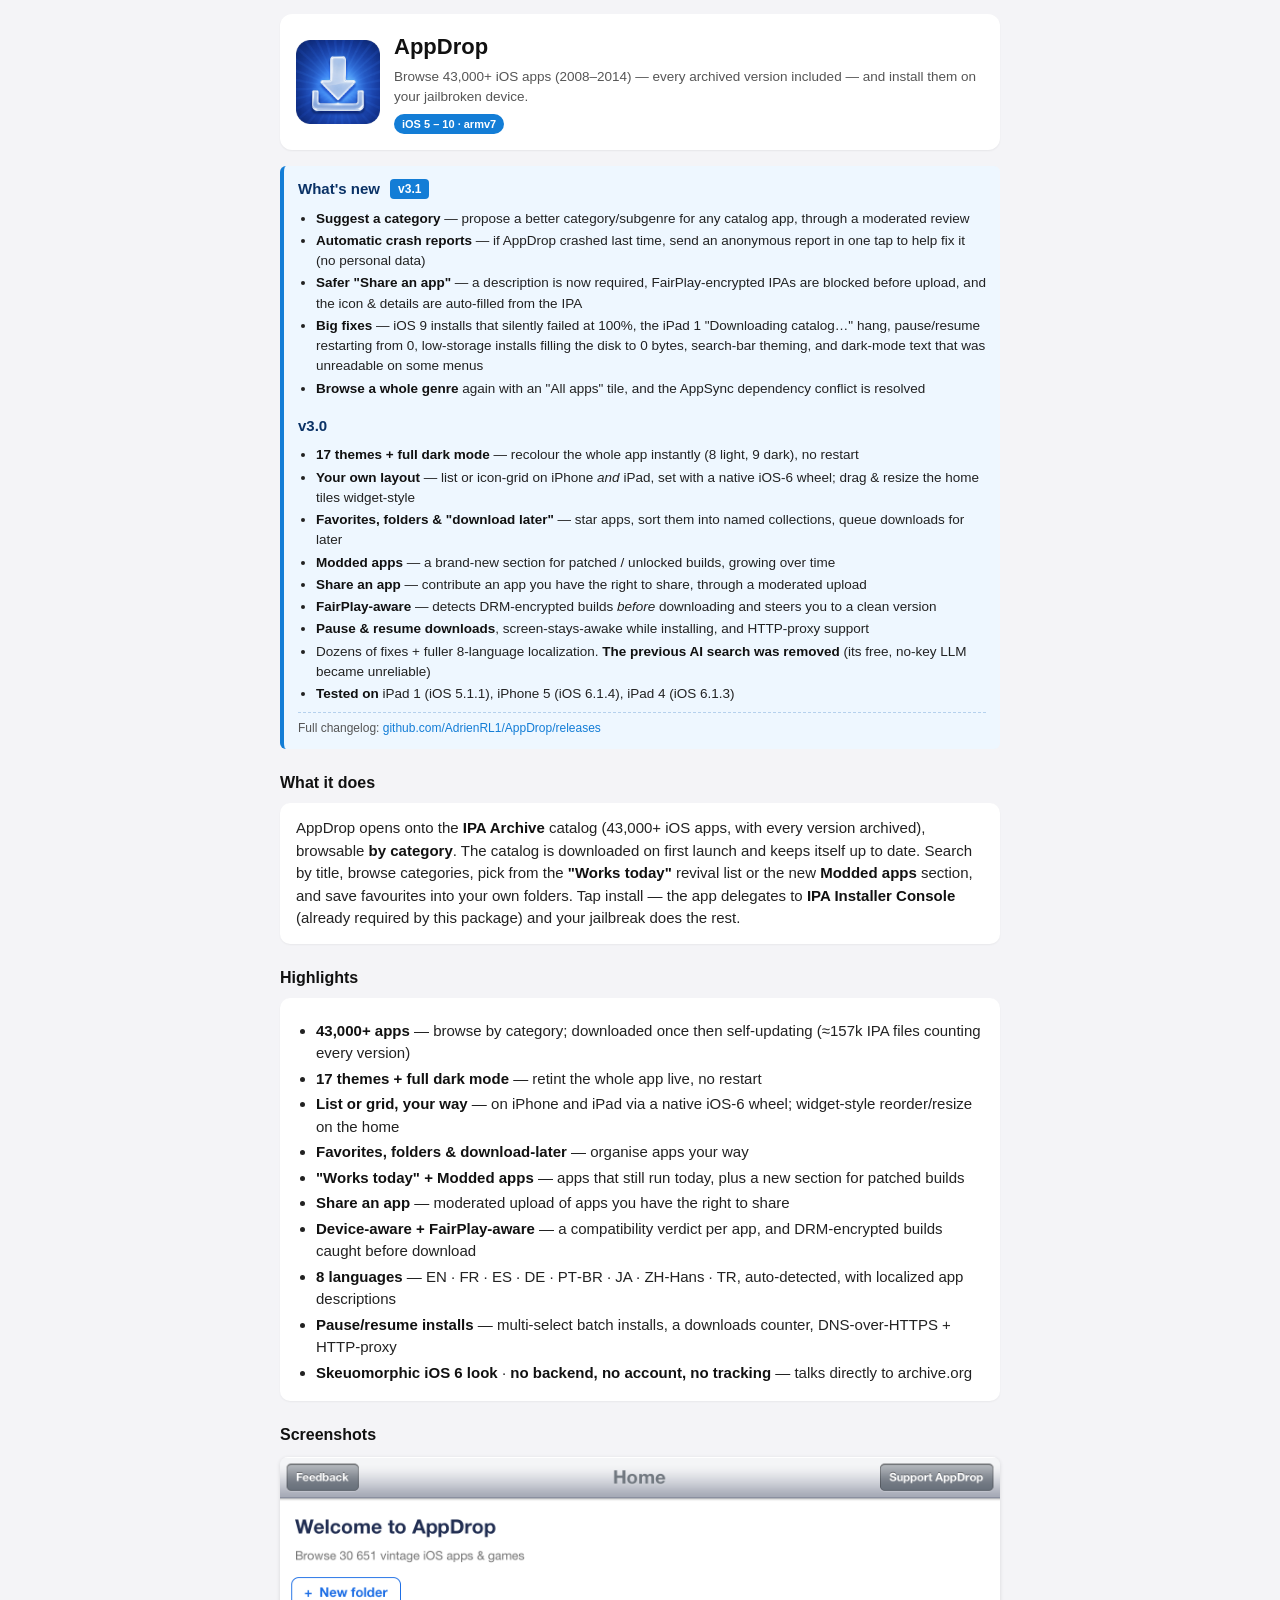
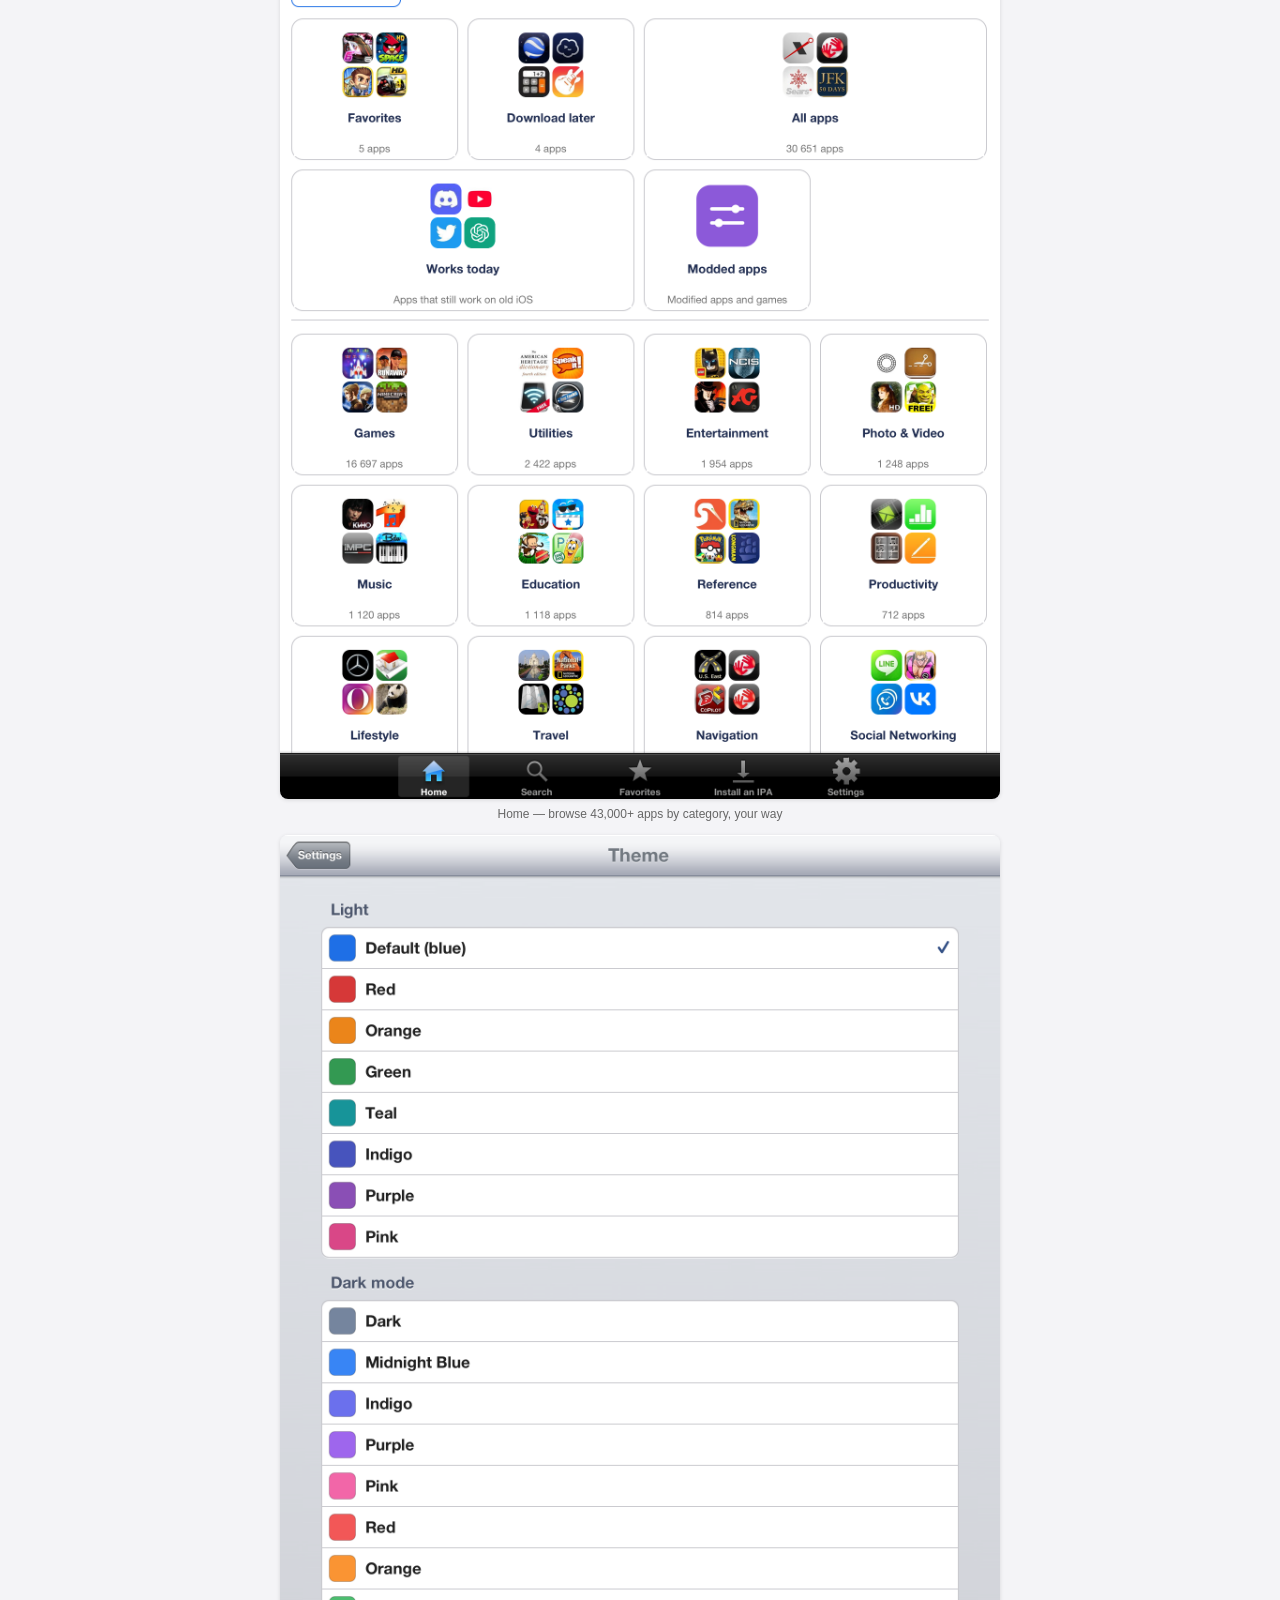
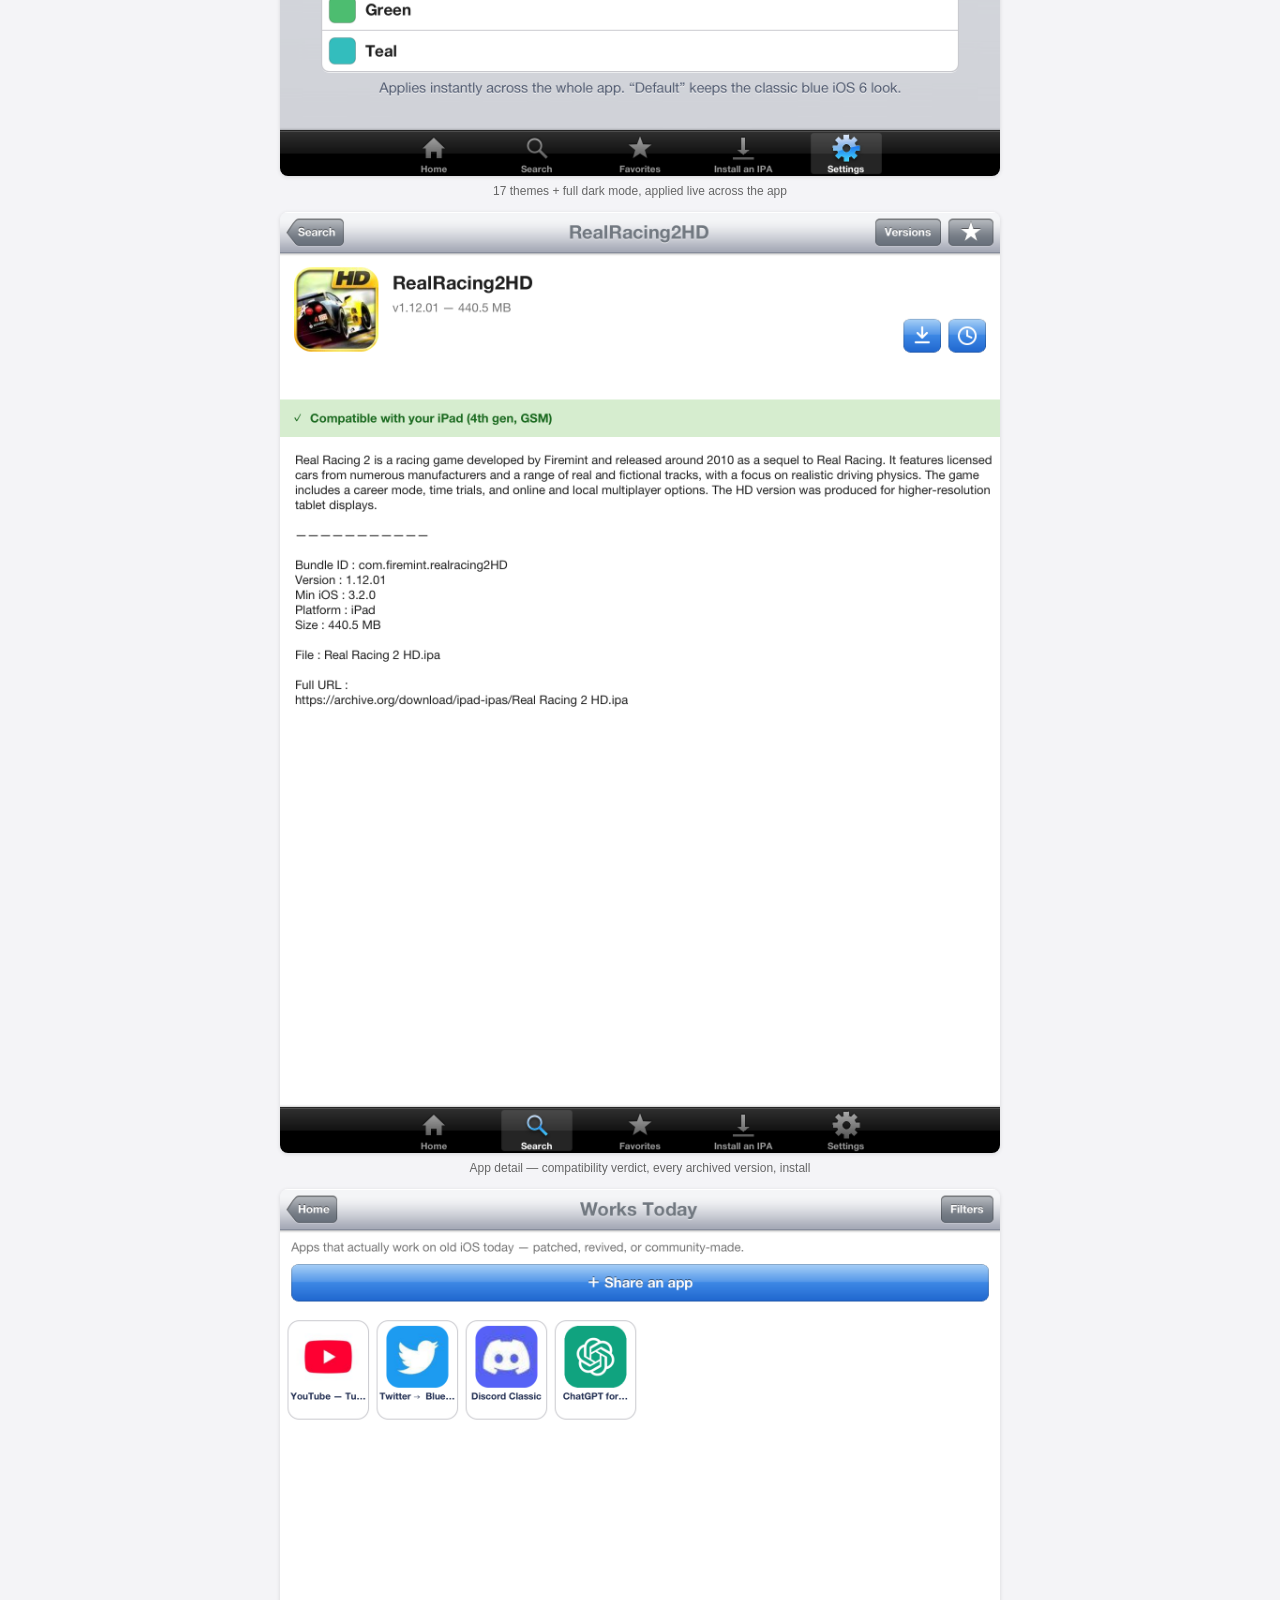
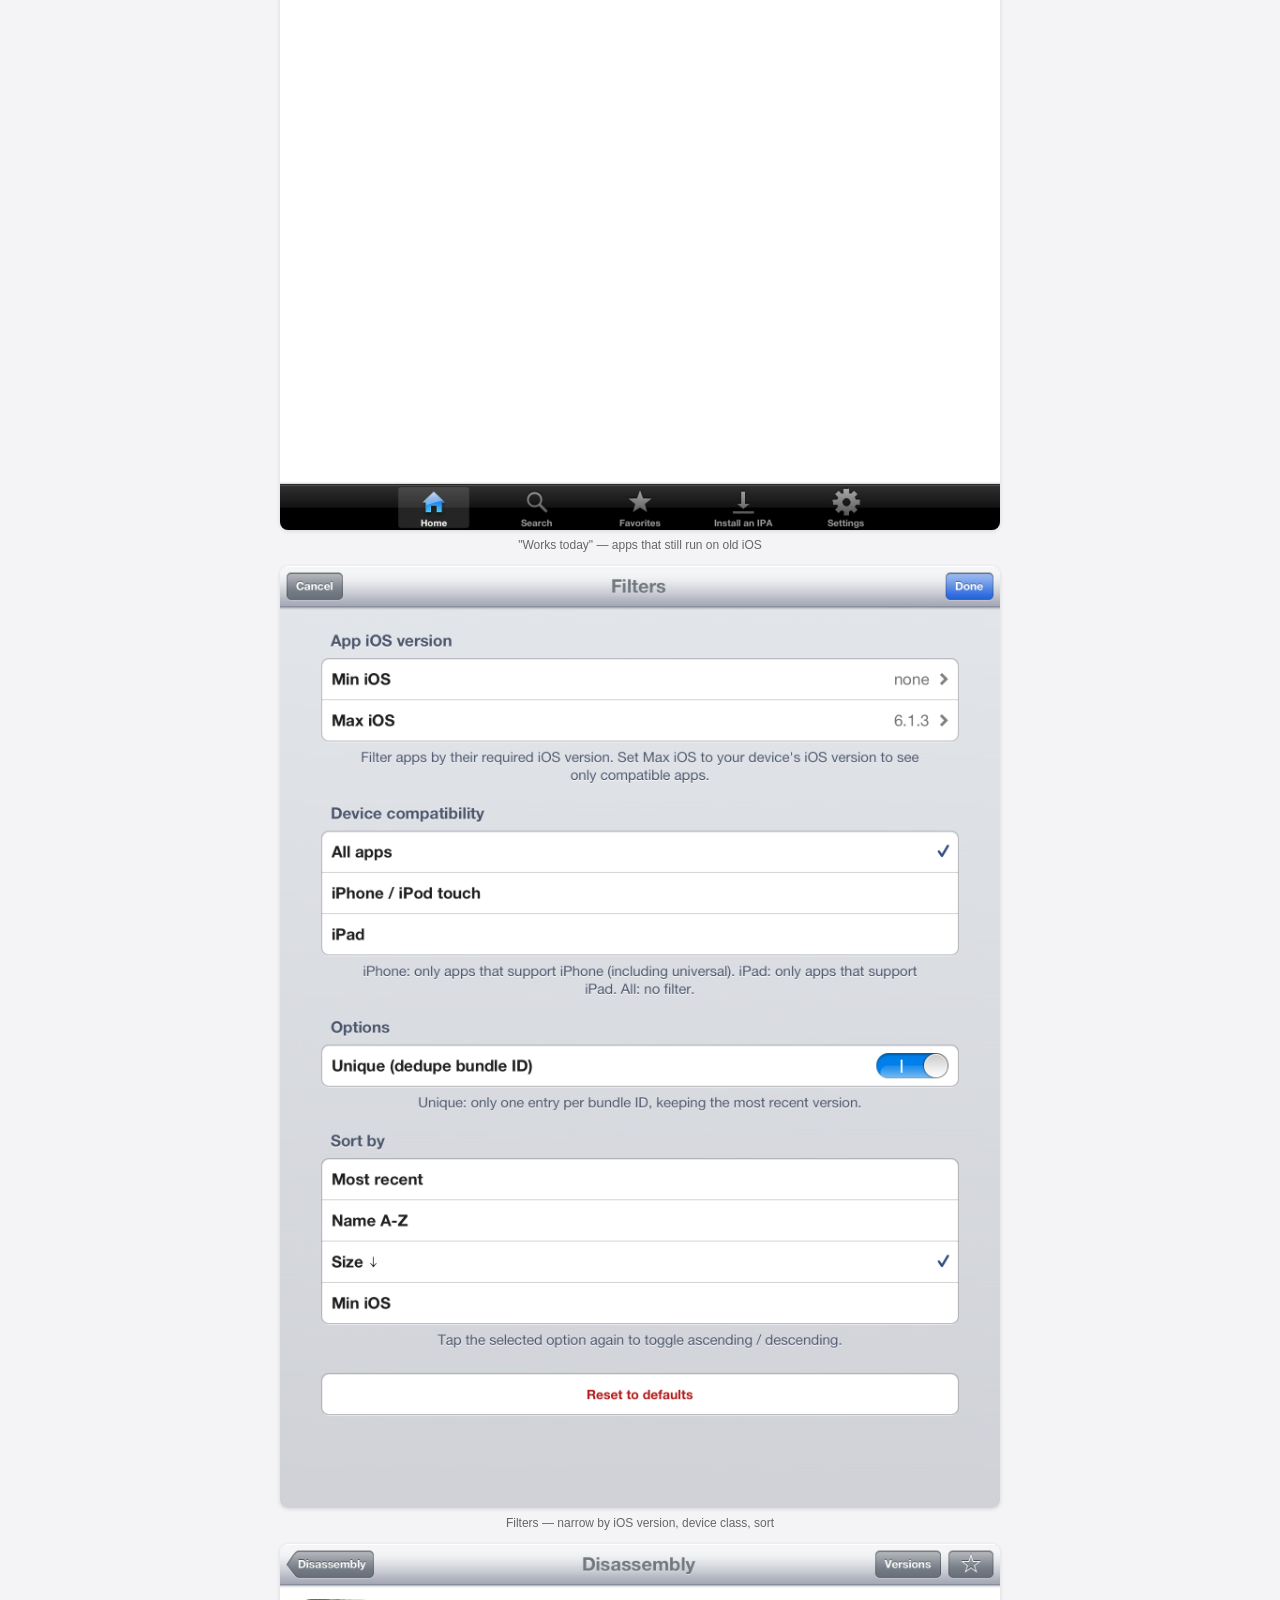
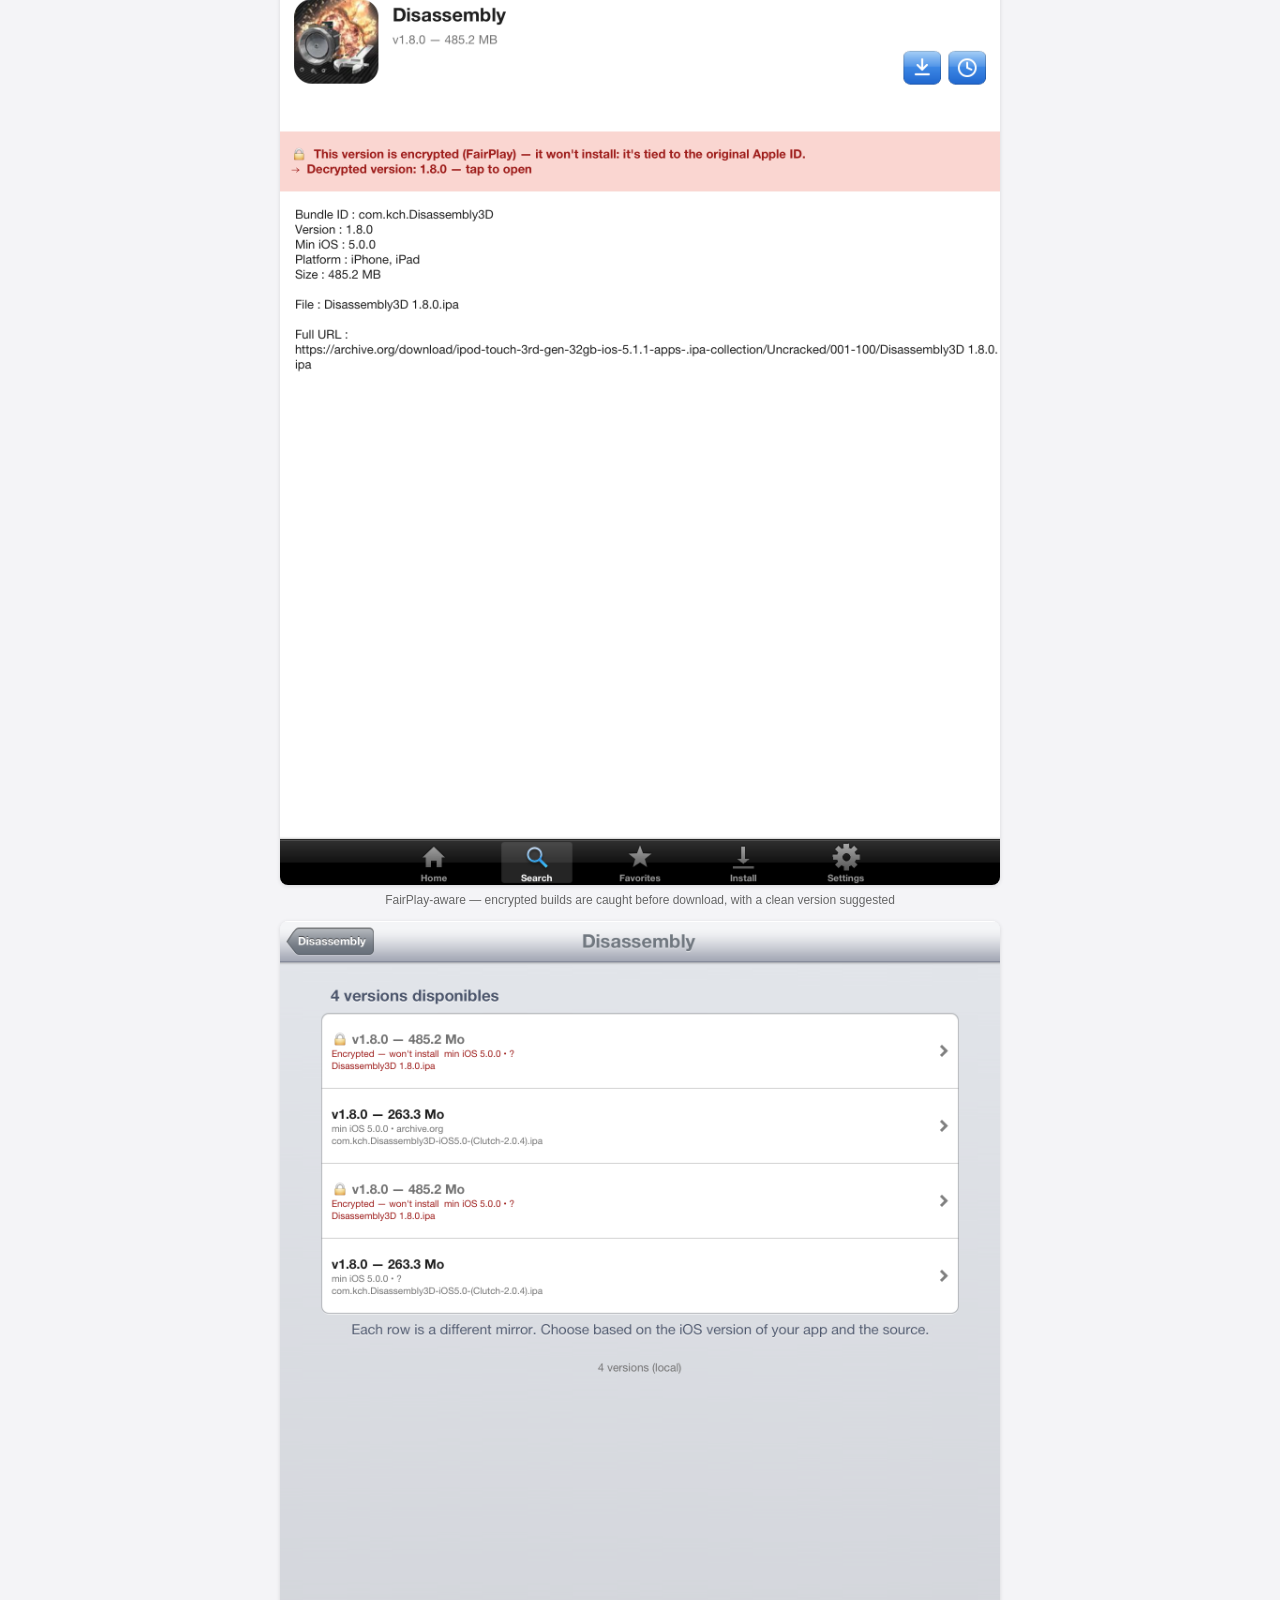
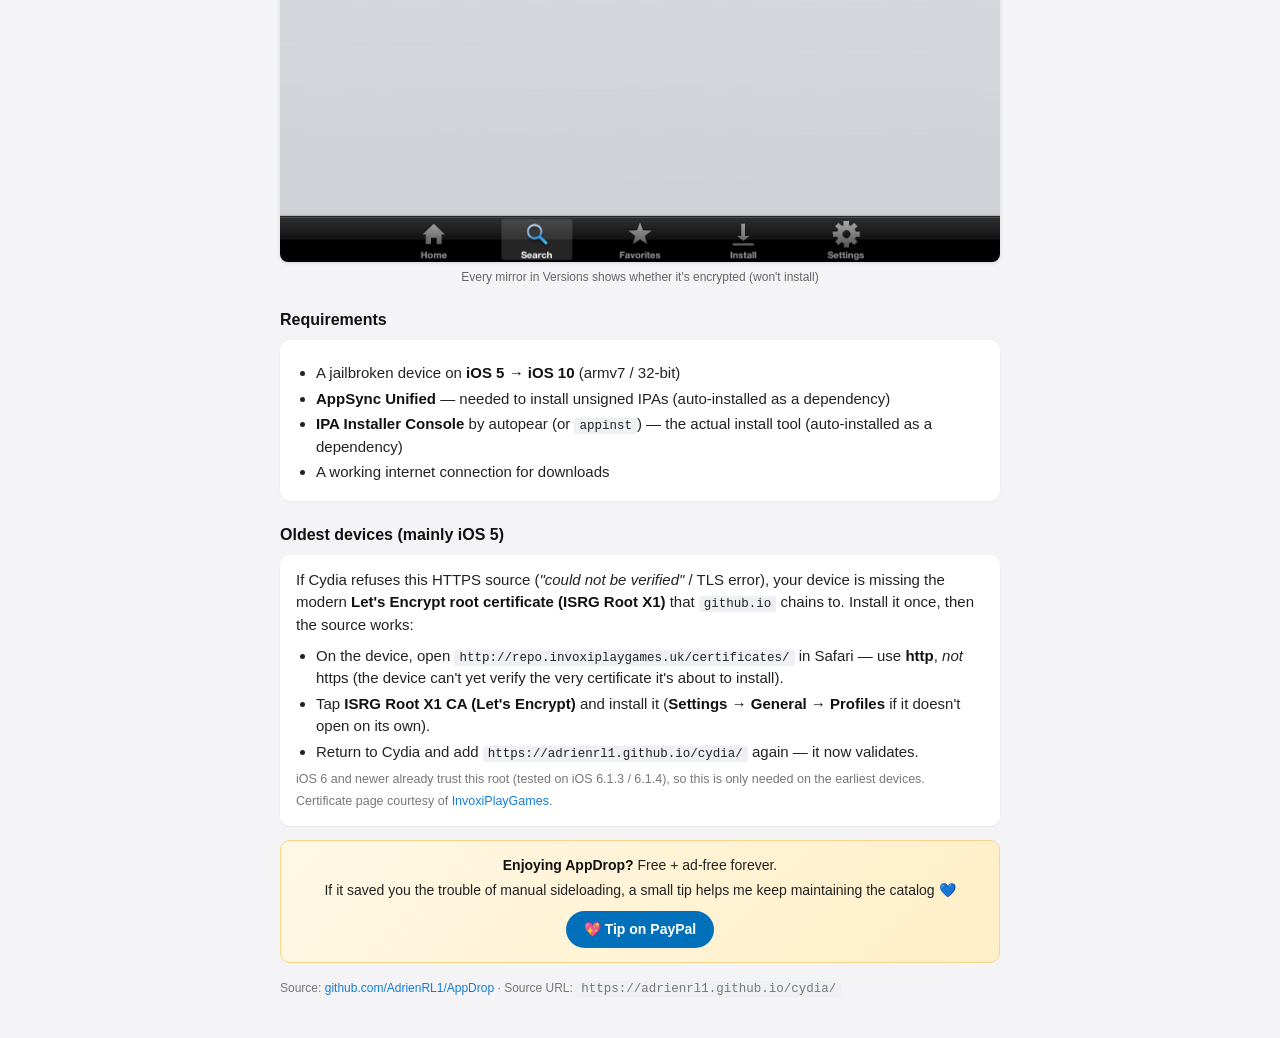
==== depiction.html @ 8e3e1da1 "Drop 'vintage' from repo metadata, depiction, Packages & revival notes; revival bump v17" ====
<!doctype html>
<html lang="en">
<head>
<meta charset="utf-8">
<meta name="viewport" content="width=device-width, initial-scale=1">
<title>AppDrop</title>
<style>
  html, body { margin: 0; padding: 0; }
  body {
    font-family: -apple-system, "Helvetica Neue", Helvetica, Arial, sans-serif;
    color: #222;
    background: #f4f4f7;
    line-height: 1.5;
    font-size: 15px;
    -webkit-text-size-adjust: 100%;
  }
  .wrap { padding: 14px 14px 28px 14px; max-width: 720px; margin: 0 auto; }

  .hero {
    background: #fff;
    border-radius: 12px;
    padding: 16px;
    display: flex;
    gap: 14px;
    align-items: center;
    box-shadow: 0 1px 2px rgba(0,0,0,.06);
  }
  .hero img { width: 84px; height: 84px; flex-shrink: 0; }
  .hero h1 { margin: 0 0 4px 0; font-size: 22px; font-weight: 700; color: #111; }
  .hero p { margin: 0; color: #555; font-size: 13.5px; }

  .pill {
    display: inline-block;
    background: #137dd6;
    color: #fff;
    font-size: 11px;
    padding: 2px 8px;
    border-radius: 999px;
    margin-top: 6px;
    font-weight: 600;
  }

  h2 {
    font-size: 16px;
    margin: 22px 0 8px 0;
    color: #111;
  }

  .card {
    background: #fff;
    border-radius: 10px;
    padding: 14px 16px;
    box-shadow: 0 1px 2px rgba(0,0,0,.05);
  }

  ul { margin: 8px 0 0 0; padding-left: 20px; }
  li { margin: 3px 0; }
  code {
    background: #eef0f4;
    padding: 1px 5px;
    border-radius: 3px;
    font-family: Menlo, Courier, monospace;
    font-size: 12.5px;
  }
  b { color: #111; }

  .shots img {
    width: 100%;
    max-width: 100%;
    height: auto;
    display: block;
    border-radius: 8px;
    margin: 10px 0;
    box-shadow: 0 1px 4px rgba(0,0,0,.12);
  }
  .caption {
    text-align: center;
    color: #666;
    font-size: 12px;
    margin: -4px 0 12px 0;
  }

  .meta {
    margin-top: 16px;
    color: #777;
    font-size: 12px;
  }
  a { color: #137dd6; text-decoration: none; }

  .tip-card {
    background: linear-gradient(135deg, #fff8e6 0%, #ffefc6 100%);
    border: 1px solid #f5d68a;
    border-radius: 10px;
    padding: 14px 16px;
    margin-top: 14px;
    text-align: center;
  }
  .tip-card a {
    display: inline-block;
    background: #0070ba;
    color: #fff;
    font-weight: 700;
    padding: 8px 18px;
    border-radius: 999px;
    margin-top: 6px;
    text-decoration: none;
    font-size: 14px;
  }
  .tip-card p { margin: 0 0 4px 0; font-size: 14px; }

  .changelog {
    background: #eef7ff;
    border-left: 4px solid #137dd6;
    border-radius: 6px;
    padding: 12px 14px;
    margin-top: 16px;
  }
  .changelog h3 {
    margin: 0 0 8px 0;
    font-size: 15px;
    color: #0a3266;
  }
  .changelog .ver {
    display: inline-block;
    background: #137dd6;
    color: #fff;
    padding: 1px 8px;
    border-radius: 4px;
    font-size: 12px;
    font-weight: 700;
    margin-left: 6px;
    vertical-align: 1px;
  }
  .changelog ul { margin: 4px 0 0 0; padding-left: 18px; }
  .changelog li { margin: 2px 0; font-size: 13.5px; }
  .changelog .older {
    font-size: 12px;
    color: #555;
    margin-top: 8px;
    padding-top: 6px;
    border-top: 1px dashed #b5d1ed;
  }
</style>
</head>
<body>
<div class="wrap">

<div class="hero">
  <img src="screenshots/appdrop-icon.png" alt="AppDrop icon">
  <div>
    <h1>AppDrop</h1>
    <p>Browse 43,000+ iOS apps (2008–2014) — every archived version included — and install them on your jailbroken device.</p>
    <span class="pill">iOS 5 – 10 · armv7</span>
  </div>
</div>

<div class="changelog">
  <h3>What's new <span class="ver">v3.1</span></h3>
  <ul>
    <li><b>Suggest a category</b> — propose a better category/subgenre for any catalog app, through a moderated review</li>
    <li><b>Automatic crash reports</b> — if AppDrop crashed last time, send an anonymous report in one tap to help fix it (no personal data)</li>
    <li><b>Safer "Share an app"</b> — a description is now required, FairPlay-encrypted IPAs are blocked before upload, and the icon &amp; details are auto-filled from the IPA</li>
    <li><b>Big fixes</b> — iOS 9 installs that silently failed at 100%, the iPad 1 "Downloading catalog…" hang, pause/resume restarting from 0, low-storage installs filling the disk to 0 bytes, search-bar theming, and dark-mode text that was unreadable on some menus</li>
    <li><b>Browse a whole genre</b> again with an "All apps" tile, and the AppSync dependency conflict is resolved</li>
  </ul>
  <h3 style="margin-top:16px">v3.0</h3>
  <ul>
    <li><b>17 themes + full dark mode</b> — recolour the whole app instantly (8 light, 9 dark), no restart</li>
    <li><b>Your own layout</b> — list or icon-grid on iPhone <i>and</i> iPad, set with a native iOS-6 wheel; drag &amp; resize the home tiles widget-style</li>
    <li><b>Favorites, folders &amp; "download later"</b> — star apps, sort them into named collections, queue downloads for later</li>
    <li><b>Modded apps</b> — a brand-new section for patched / unlocked builds, growing over time</li>
    <li><b>Share an app</b> — contribute an app you have the right to share, through a moderated upload</li>
    <li><b>FairPlay-aware</b> — detects DRM-encrypted builds <i>before</i> downloading and steers you to a clean version</li>
    <li><b>Pause &amp; resume downloads</b>, screen-stays-awake while installing, and HTTP-proxy support</li>
    <li>Dozens of fixes + fuller 8-language localization. <b>The previous AI search was removed</b> (its free, no-key LLM became unreliable)</li>
    <li><b>Tested on</b> iPad 1 (iOS 5.1.1), iPhone 5 (iOS 6.1.4), iPad 4 (iOS 6.1.3)</li>
  </ul>
  <div class="older">
    Full changelog: <a href="https://github.com/AdrienRL1/AppDrop/releases">github.com/AdrienRL1/AppDrop/releases</a>
  </div>
</div>

<h2>What it does</h2>
<div class="card">
AppDrop opens onto the <b>IPA Archive</b> catalog (43,000+ iOS apps, with every version archived), browsable <b>by category</b>. The catalog is downloaded on first launch and keeps itself up to date. Search by title, browse categories, pick from the <b>"Works today"</b> revival list or the new <b>Modded apps</b> section, and save favourites into your own folders. Tap install — the app delegates to <b>IPA Installer Console</b> (already required by this package) and your jailbreak does the rest.
</div>

<h2>Highlights</h2>
<div class="card">
<ul>
  <li><b>43,000+ apps</b> — browse by category; downloaded once then self-updating (≈157k IPA files counting every version)</li>
  <li><b>17 themes + full dark mode</b> — retint the whole app live, no restart</li>
  <li><b>List or grid, your way</b> — on iPhone and iPad via a native iOS-6 wheel; widget-style reorder/resize on the home</li>
  <li><b>Favorites, folders &amp; download-later</b> — organise apps your way</li>
  <li><b>"Works today" + Modded apps</b> — apps that still run today, plus a new section for patched builds</li>
  <li><b>Share an app</b> — moderated upload of apps you have the right to share</li>
  <li><b>Device-aware + FairPlay-aware</b> — a compatibility verdict per app, and DRM-encrypted builds caught before download</li>
  <li><b>8 languages</b> — EN · FR · ES · DE · PT‑BR · JA · ZH‑Hans · TR, auto-detected, with localized app descriptions</li>
  <li><b>Pause/resume installs</b> — multi-select batch installs, a downloads counter, DNS-over-HTTPS + HTTP-proxy</li>
  <li><b>Skeuomorphic iOS 6 look</b> · <b>no backend, no account, no tracking</b> — talks directly to archive.org</li>
</ul>
</div>

<h2>Screenshots</h2>
<div class="shots">
  <img src="screenshots/v3-home.png" alt="Categories home on iPad">
  <div class="caption">Home — browse 43,000+ apps by category, your way</div>

  <img src="screenshots/v3-themes.png" alt="Theme picker">
  <div class="caption">17 themes + full dark mode, applied live across the app</div>

  <img src="screenshots/v3-detail.png" alt="App detail screen">
  <div class="caption">App detail — compatibility verdict, every archived version, install</div>

  <img src="screenshots/v3-works-today.png" alt="Works Today list">
  <div class="caption">"Works today" — apps that still run on old iOS</div>

  <img src="screenshots/v3-filters.png" alt="Filters screen">
  <div class="caption">Filters — narrow by iOS version, device class, sort</div>

  <img src="screenshots/v3-fairplay-detail.png" alt="FairPlay-encrypted version flagged before download">
  <div class="caption">FairPlay-aware — encrypted builds are caught before download, with a clean version suggested</div>

  <img src="screenshots/v3-fairplay-versions.png" alt="Versions list marking encrypted mirrors">
  <div class="caption">Every mirror in Versions shows whether it's encrypted (won't install)</div>
</div>

<h2>Requirements</h2>
<div class="card">
<ul>
  <li>A jailbroken device on <b>iOS 5 → iOS 10</b> (armv7 / 32-bit)</li>
  <li><b>AppSync Unified</b> — needed to install unsigned IPAs (auto-installed as a dependency)</li>
  <li><b>IPA Installer Console</b> by autopear (or <code>appinst</code>) — the actual install tool (auto-installed as a dependency)</li>
  <li>A working internet connection for downloads</li>
</ul>
</div>

<h2>Oldest devices (mainly iOS 5)</h2>
<div class="card">
If Cydia refuses this HTTPS source (<i>"could not be verified"</i> / TLS error), your device is missing the modern <b>Let's Encrypt root certificate (ISRG Root X1)</b> that <code>github.io</code> chains to. Install it once, then the source works:
<ul>
  <li>On the device, open <code>http://repo.invoxiplaygames.uk/certificates/</code> in Safari — use <b>http</b>, <i>not</i> https (the device can't yet verify the very certificate it's about to install).</li>
  <li>Tap <b>ISRG Root X1 CA (Let's Encrypt)</b> and install it (<b>Settings → General → Profiles</b> if it doesn't open on its own).</li>
  <li>Return to Cydia and add <code>https://adrienrl1.github.io/cydia/</code> again — it now validates.</li>
</ul>
<span style="color:#777;font-size:12.5px">iOS 6 and newer already trust this root (tested on iOS 6.1.3 / 6.1.4), so this is only needed on the earliest devices. Certificate page courtesy of <a href="https://repo.invoxiplaygames.uk/">InvoxiPlayGames</a>.</span>
</div>

<div class="tip-card">
  <p><b>Enjoying AppDrop?</b> Free + ad-free forever.</p>
  <p>If it saved you the trouble of manual sideloading, a small tip helps me keep maintaining the catalog 💙</p>
  <a href="https://paypal.me/adrienrl1">💖 Tip on PayPal</a>
</div>

<p class="meta">
  Source: <a href="https://github.com/AdrienRL1/AppDrop">github.com/AdrienRL1/AppDrop</a> ·
  Source URL: <code>https://adrienrl1.github.io/cydia/</code>
</p>

</div>
</body>
</html>
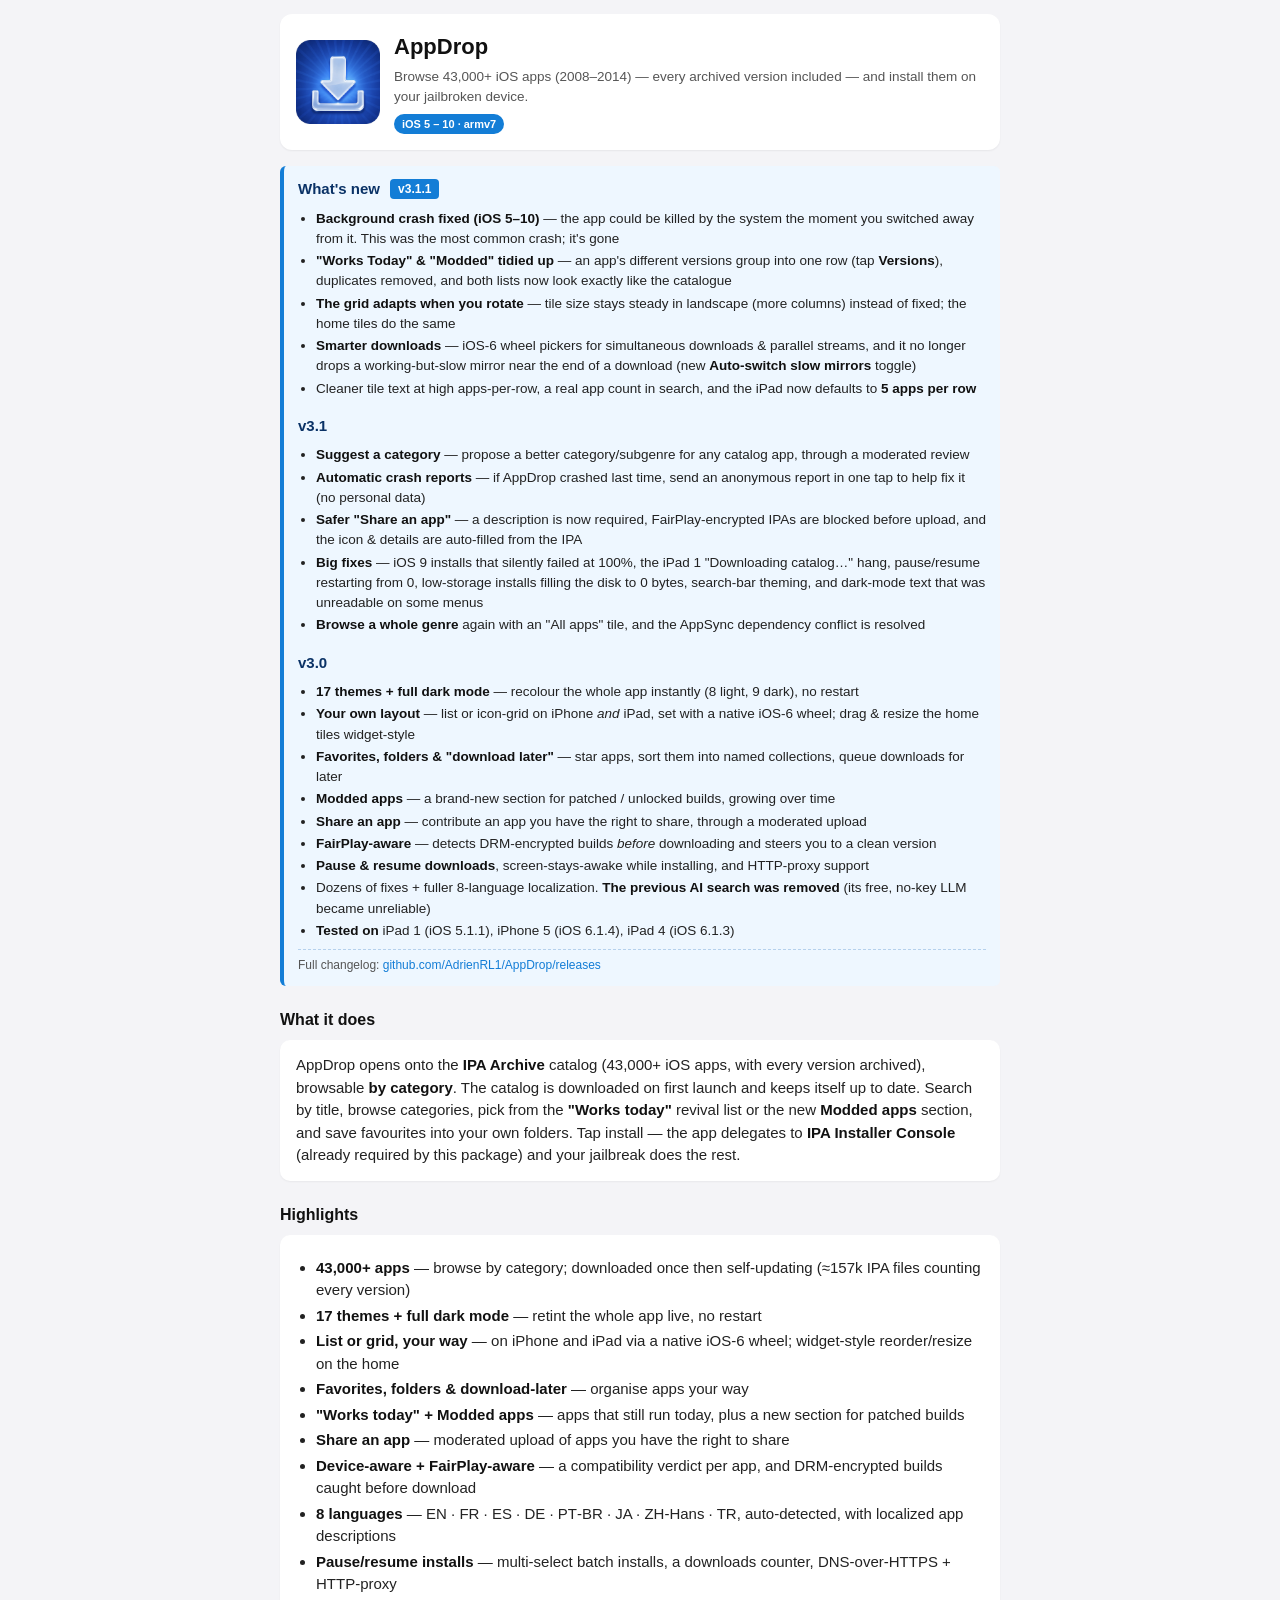
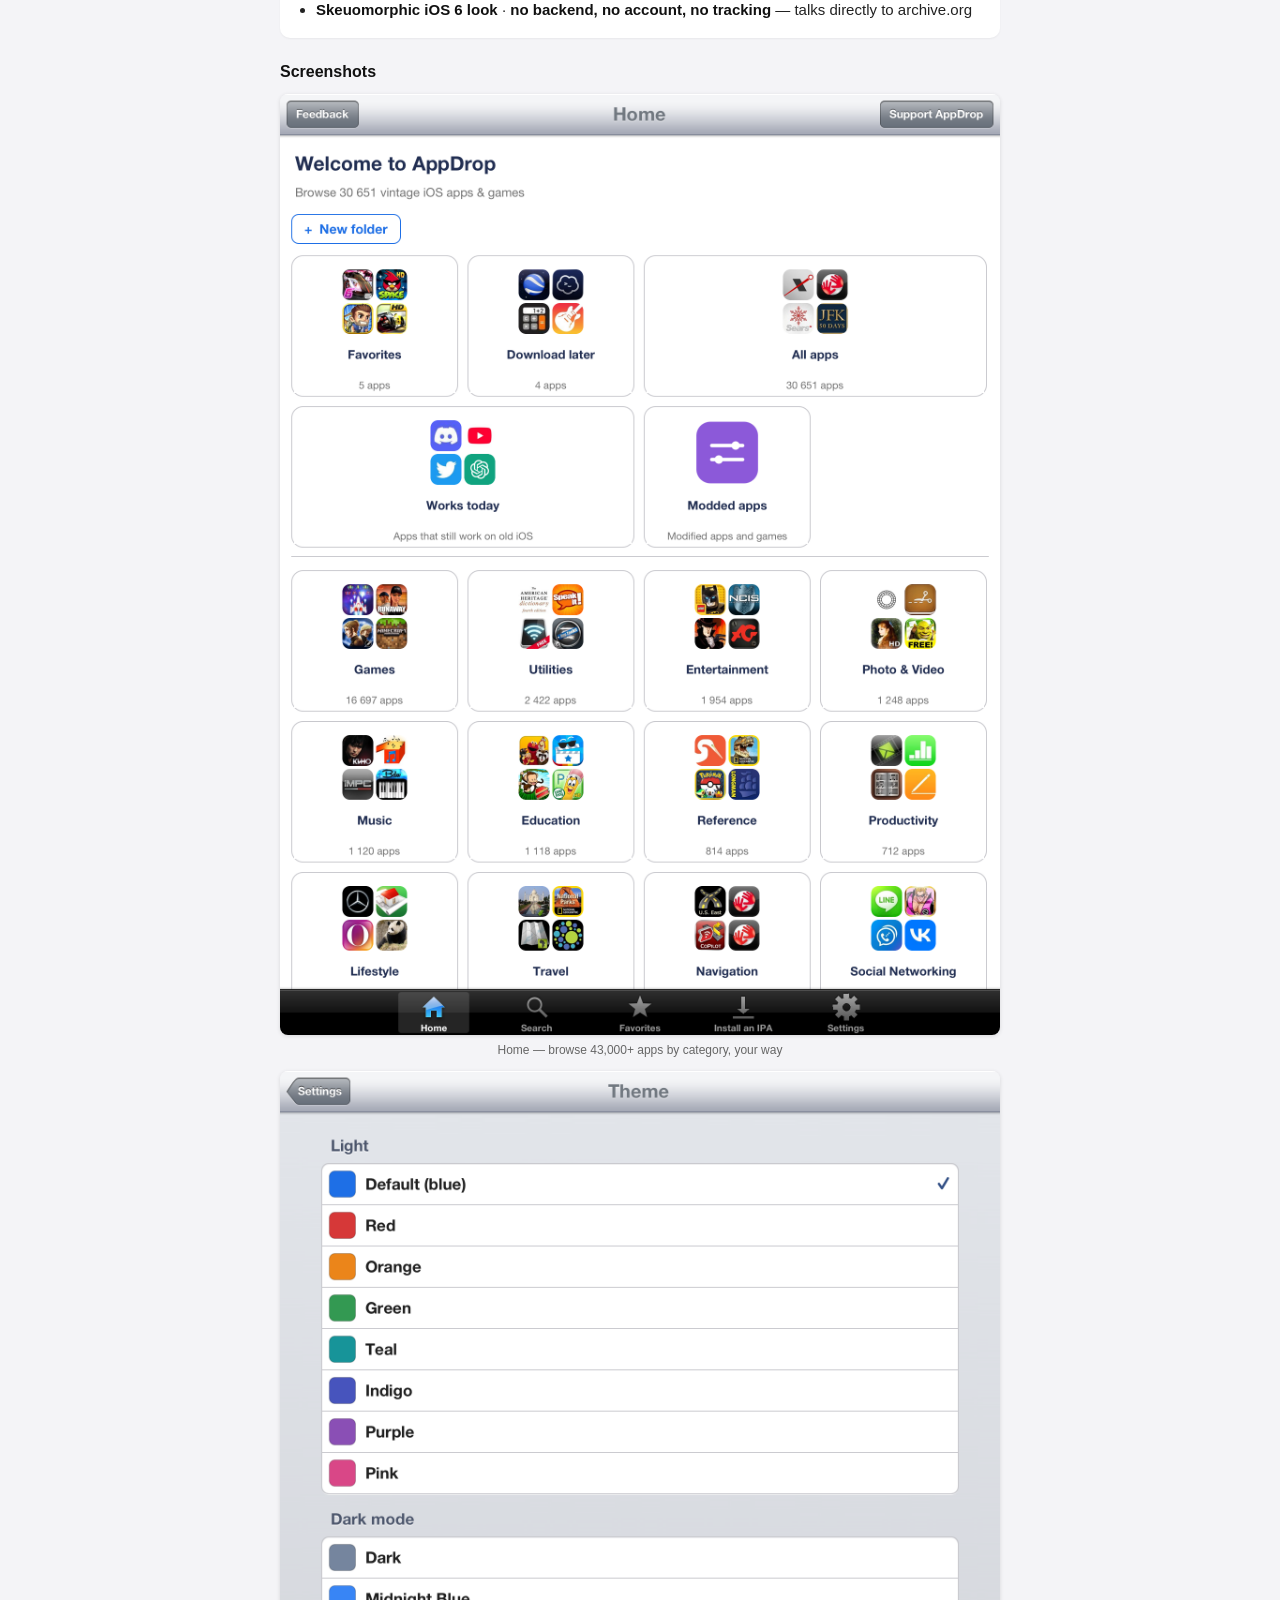
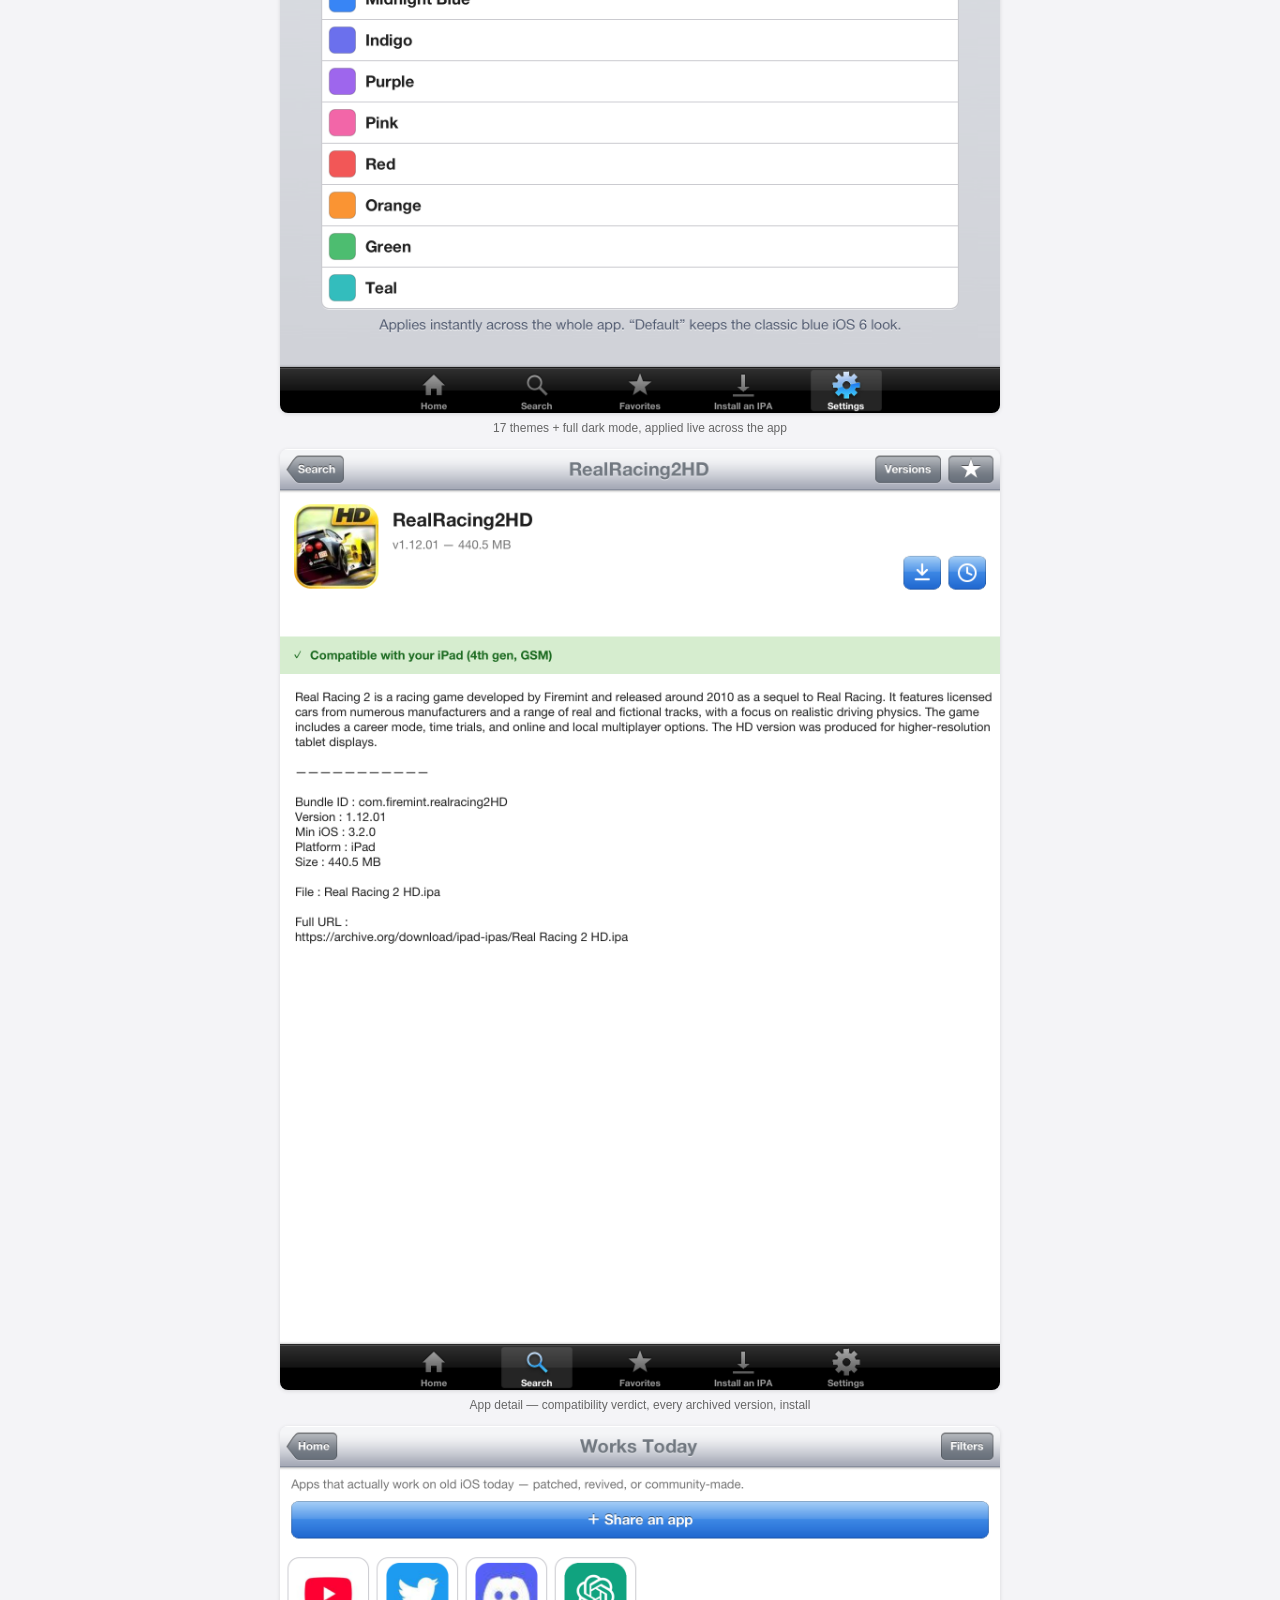
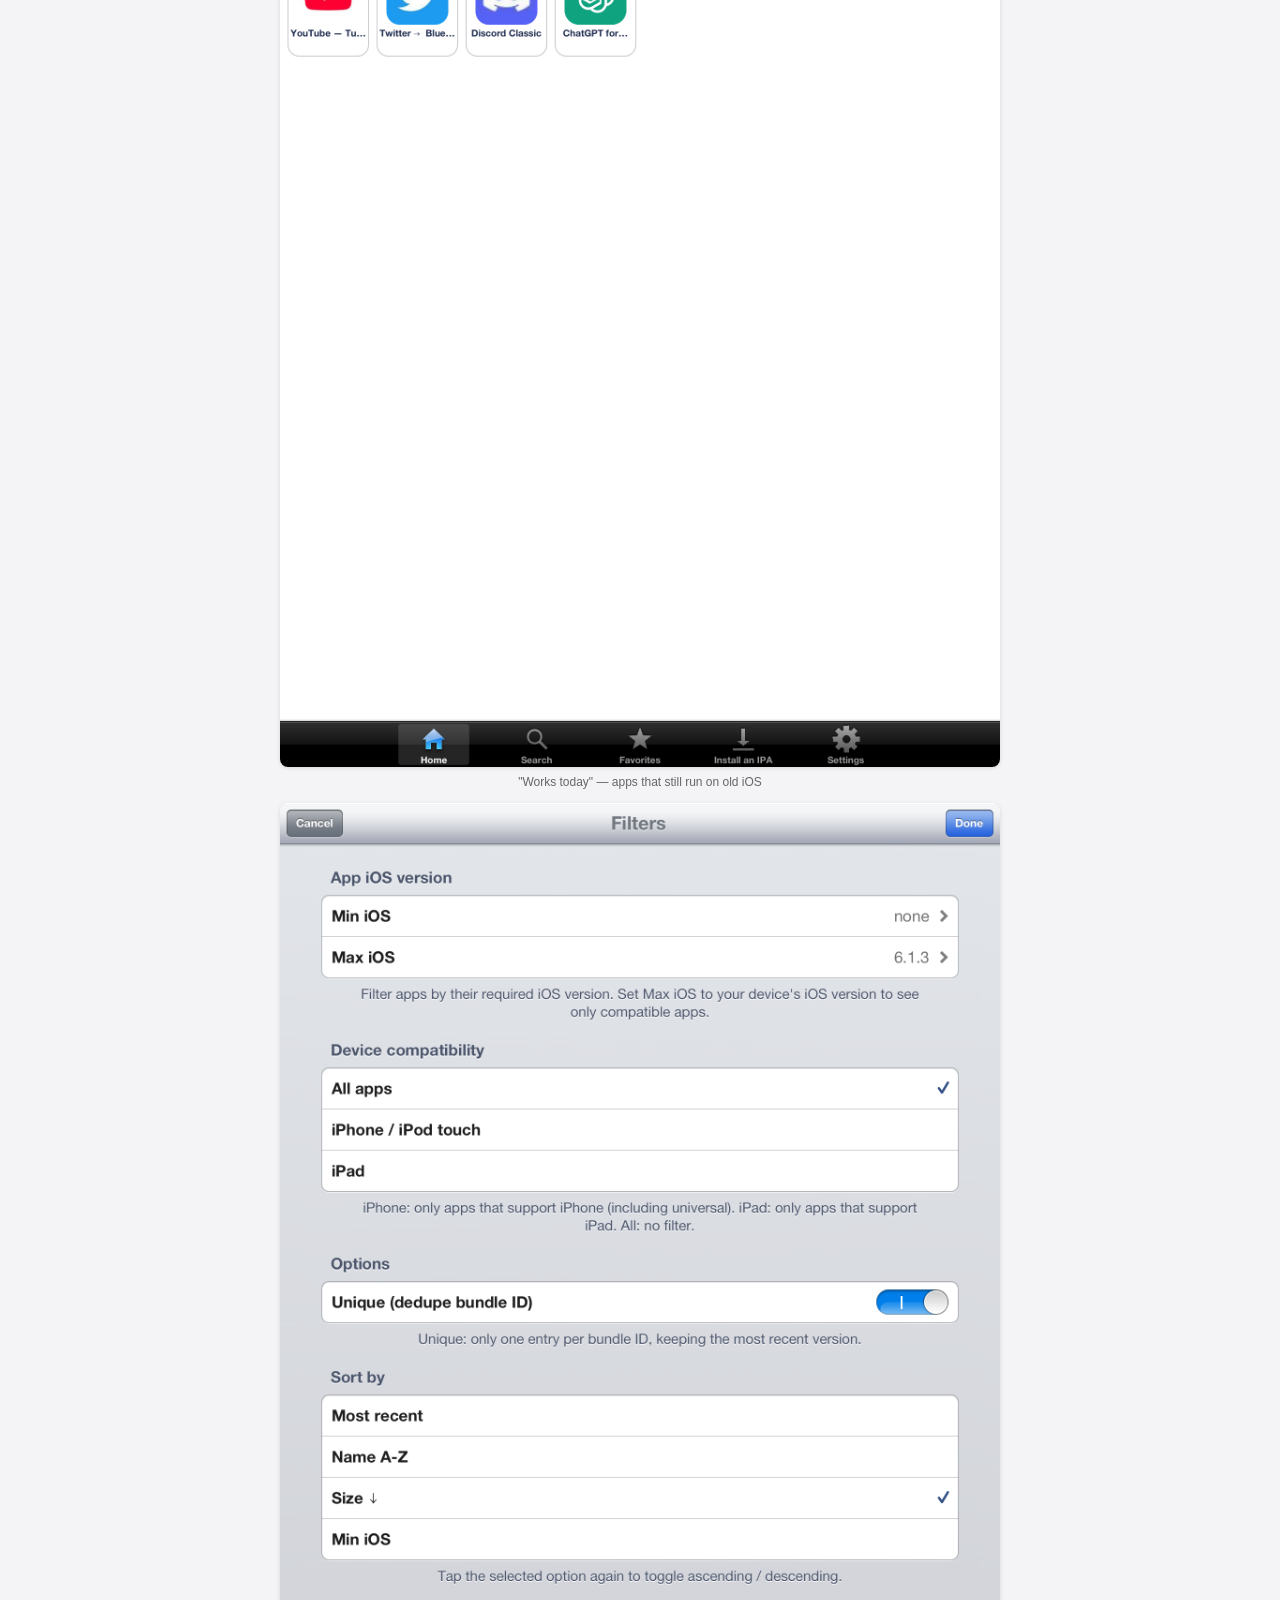
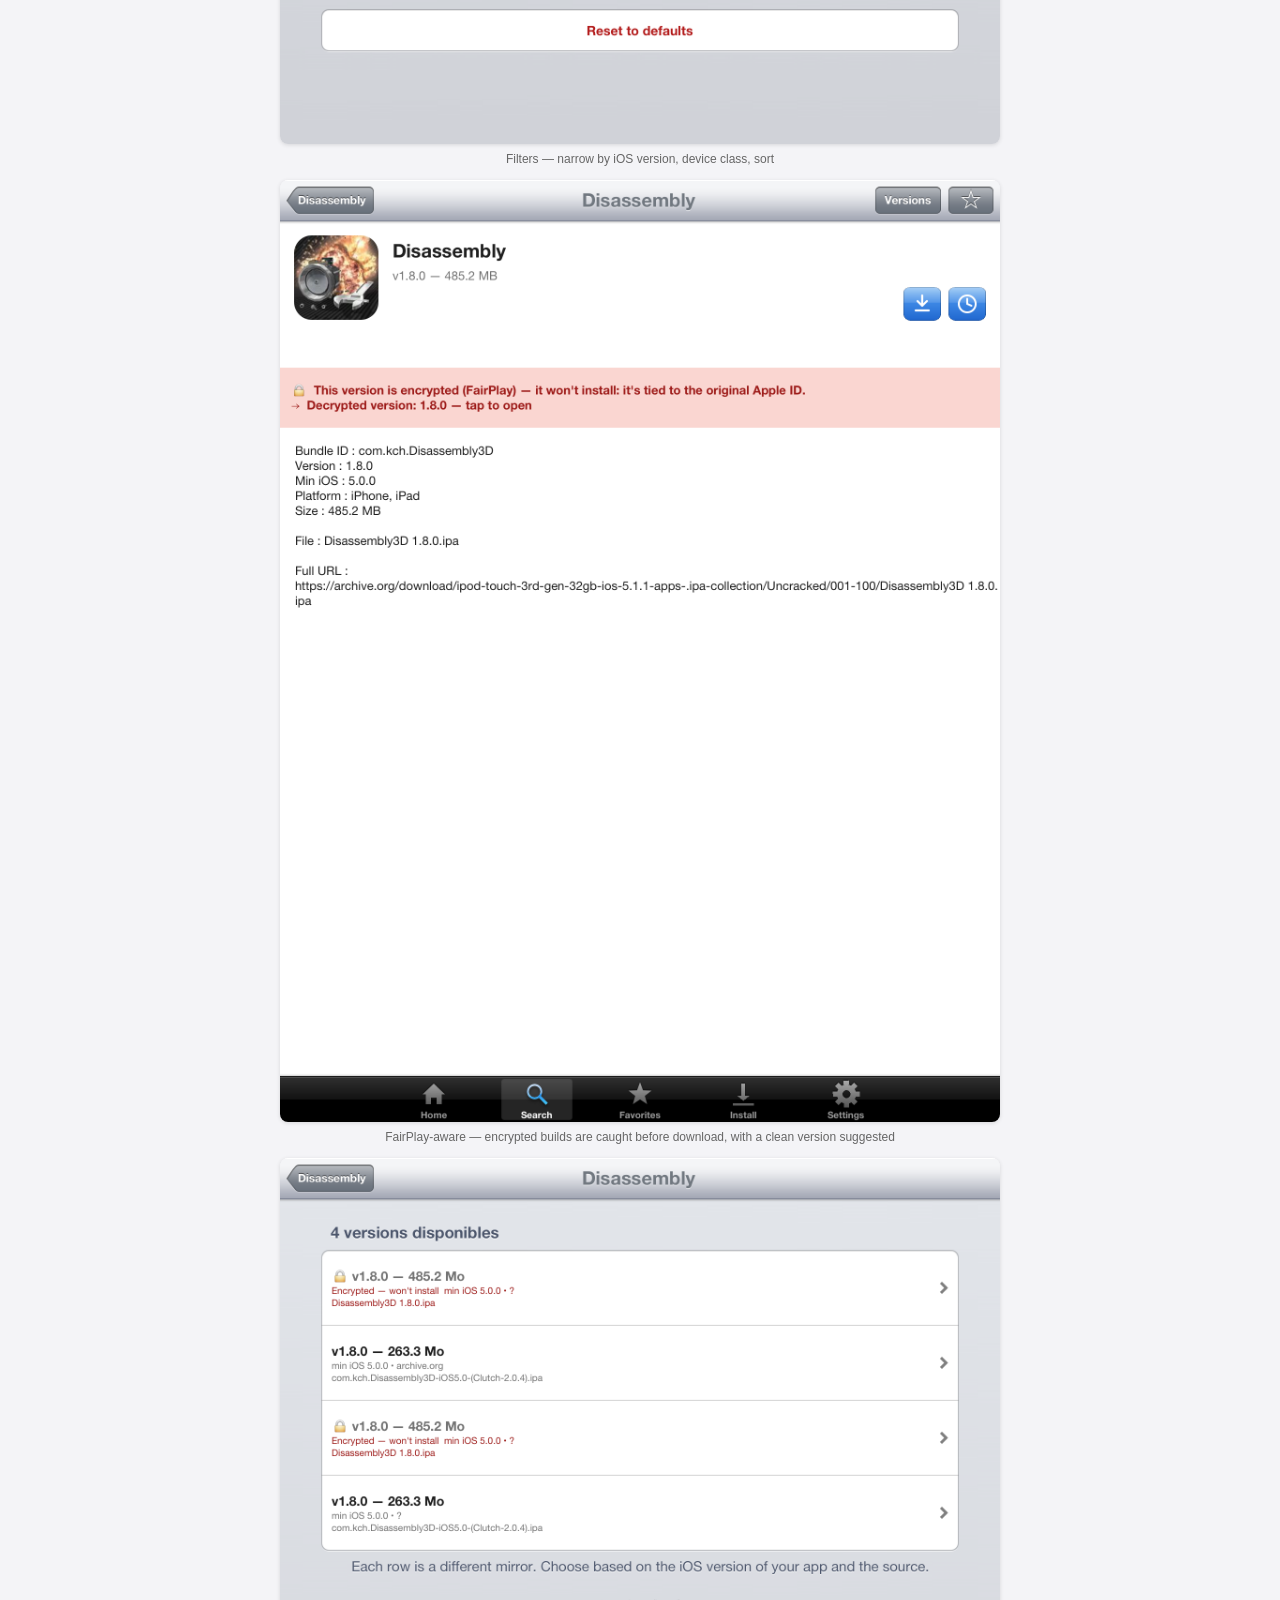
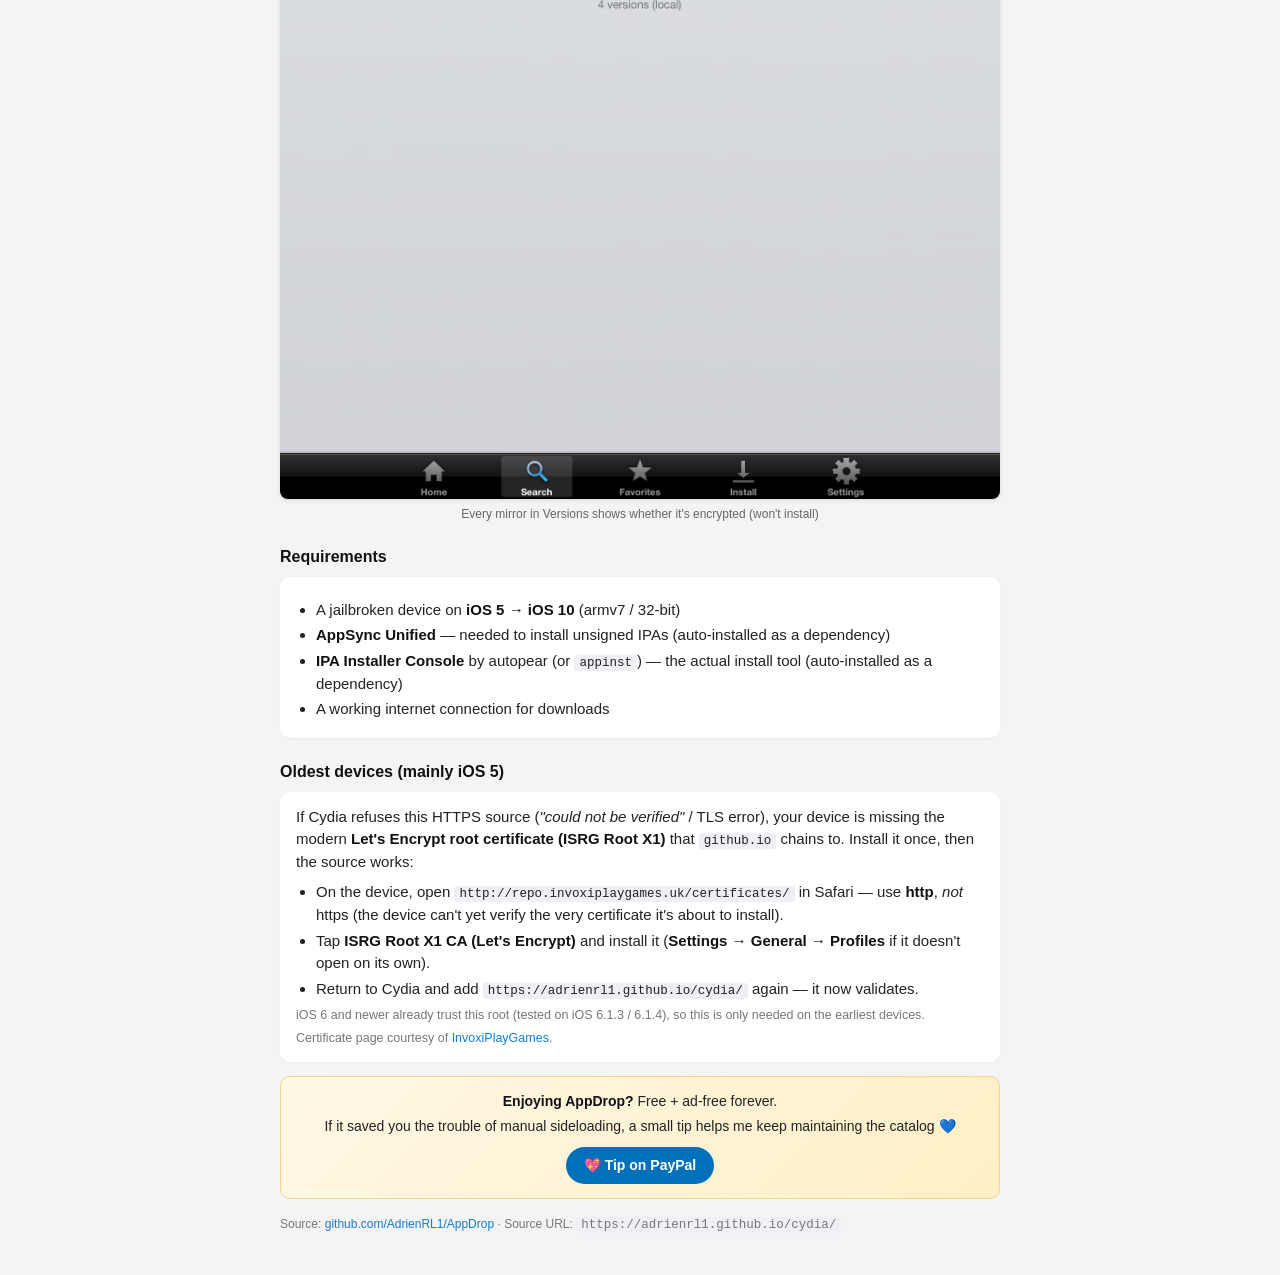
==== commit 2579afa4: "AppDrop v3.1.1: add .deb + Packages stanza 3.1.1 (+ gz/bz2) + depiction changelog" ====
--- a/depiction.html
+++ b/depiction.html
@@ -155,7 +155,15 @@
 </div>
 
 <div class="changelog">
-  <h3>What's new <span class="ver">v3.1</span></h3>
+  <h3>What's new <span class="ver">v3.1.1</span></h3>
+  <ul>
+    <li><b>Background crash fixed (iOS 5–10)</b> — the app could be killed by the system the moment you switched away from it. This was the most common crash; it's gone</li>
+    <li><b>"Works Today" &amp; "Modded" tidied up</b> — an app's different versions group into one row (tap <b>Versions</b>), duplicates removed, and both lists now look exactly like the catalogue</li>
+    <li><b>The grid adapts when you rotate</b> — tile size stays steady in landscape (more columns) instead of fixed; the home tiles do the same</li>
+    <li><b>Smarter downloads</b> — iOS-6 wheel pickers for simultaneous downloads &amp; parallel streams, and it no longer drops a working-but-slow mirror near the end of a download (new <b>Auto-switch slow mirrors</b> toggle)</li>
+    <li>Cleaner tile text at high apps-per-row, a real app count in search, and the iPad now defaults to <b>5 apps per row</b></li>
+  </ul>
+  <h3 style="margin-top:16px">v3.1</h3>
   <ul>
     <li><b>Suggest a category</b> — propose a better category/subgenre for any catalog app, through a moderated review</li>
     <li><b>Automatic crash reports</b> — if AppDrop crashed last time, send an anonymous report in one tap to help fix it (no personal data)</li>
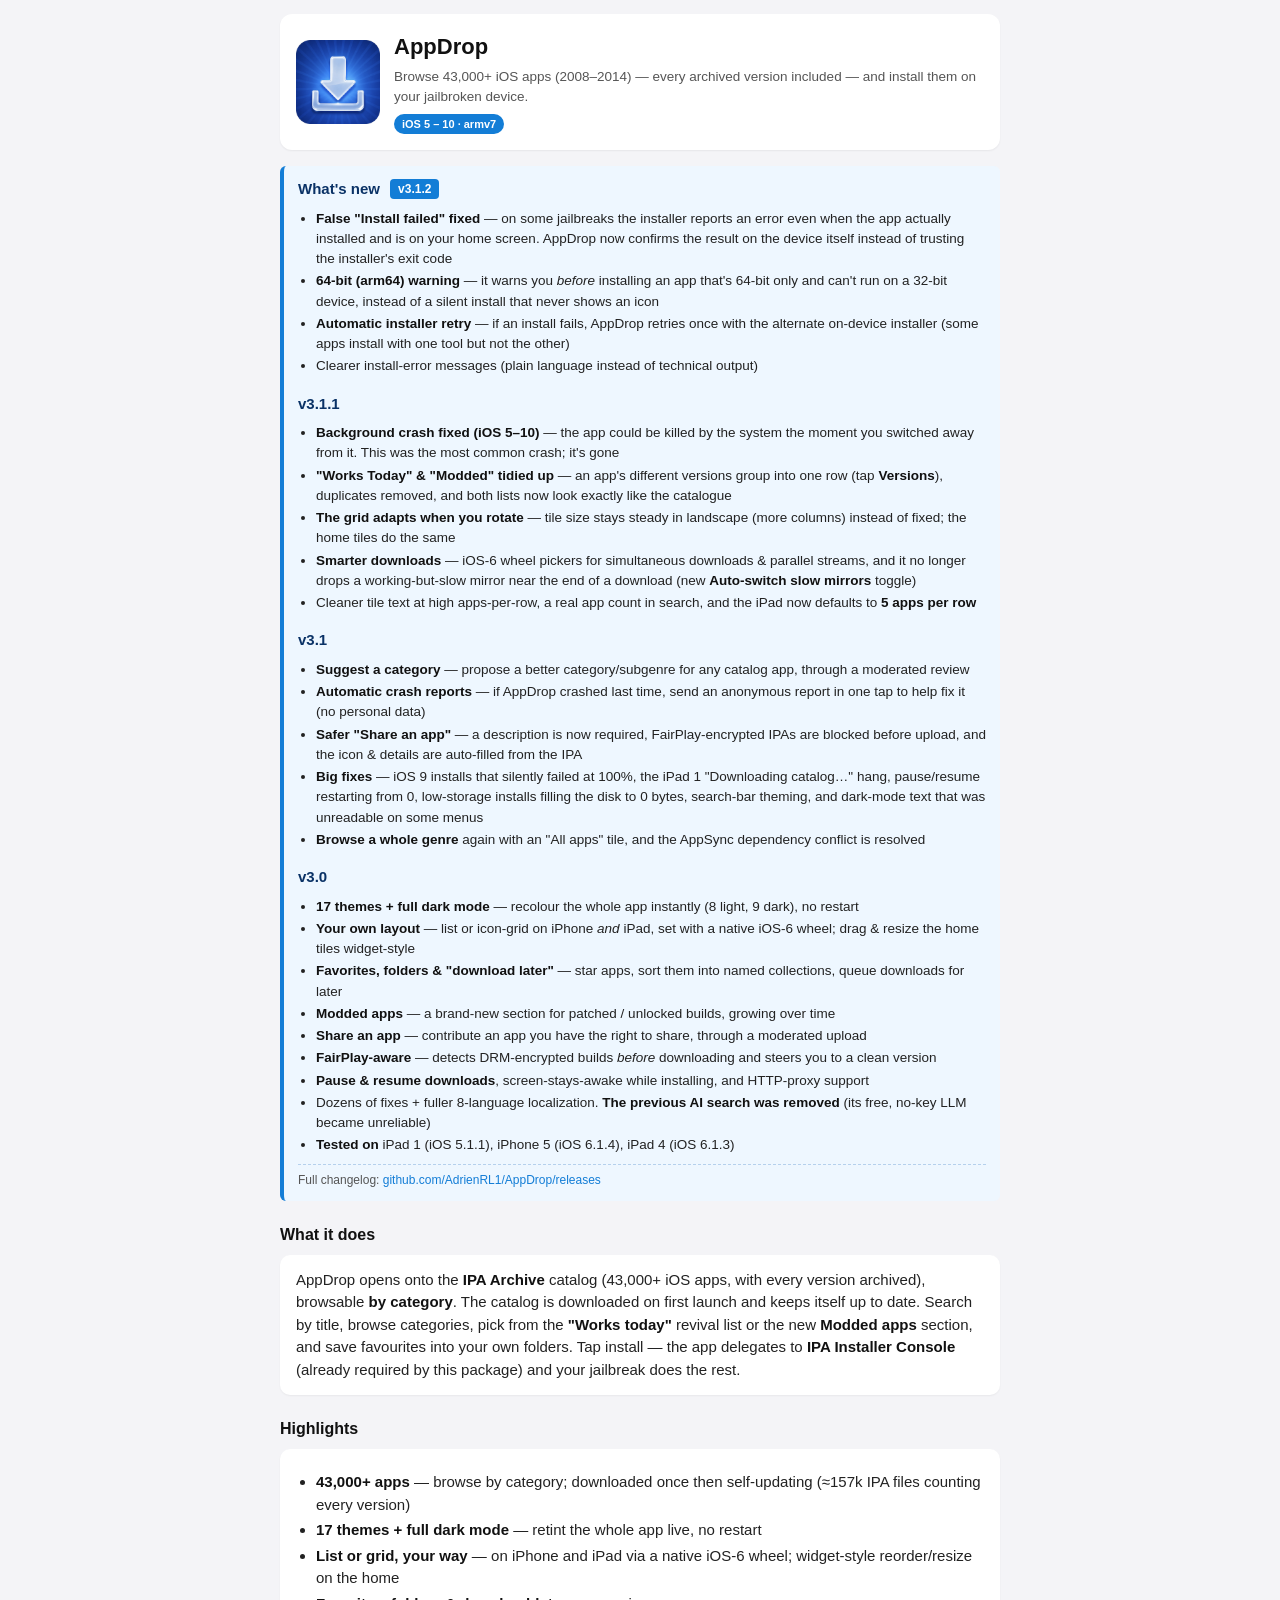
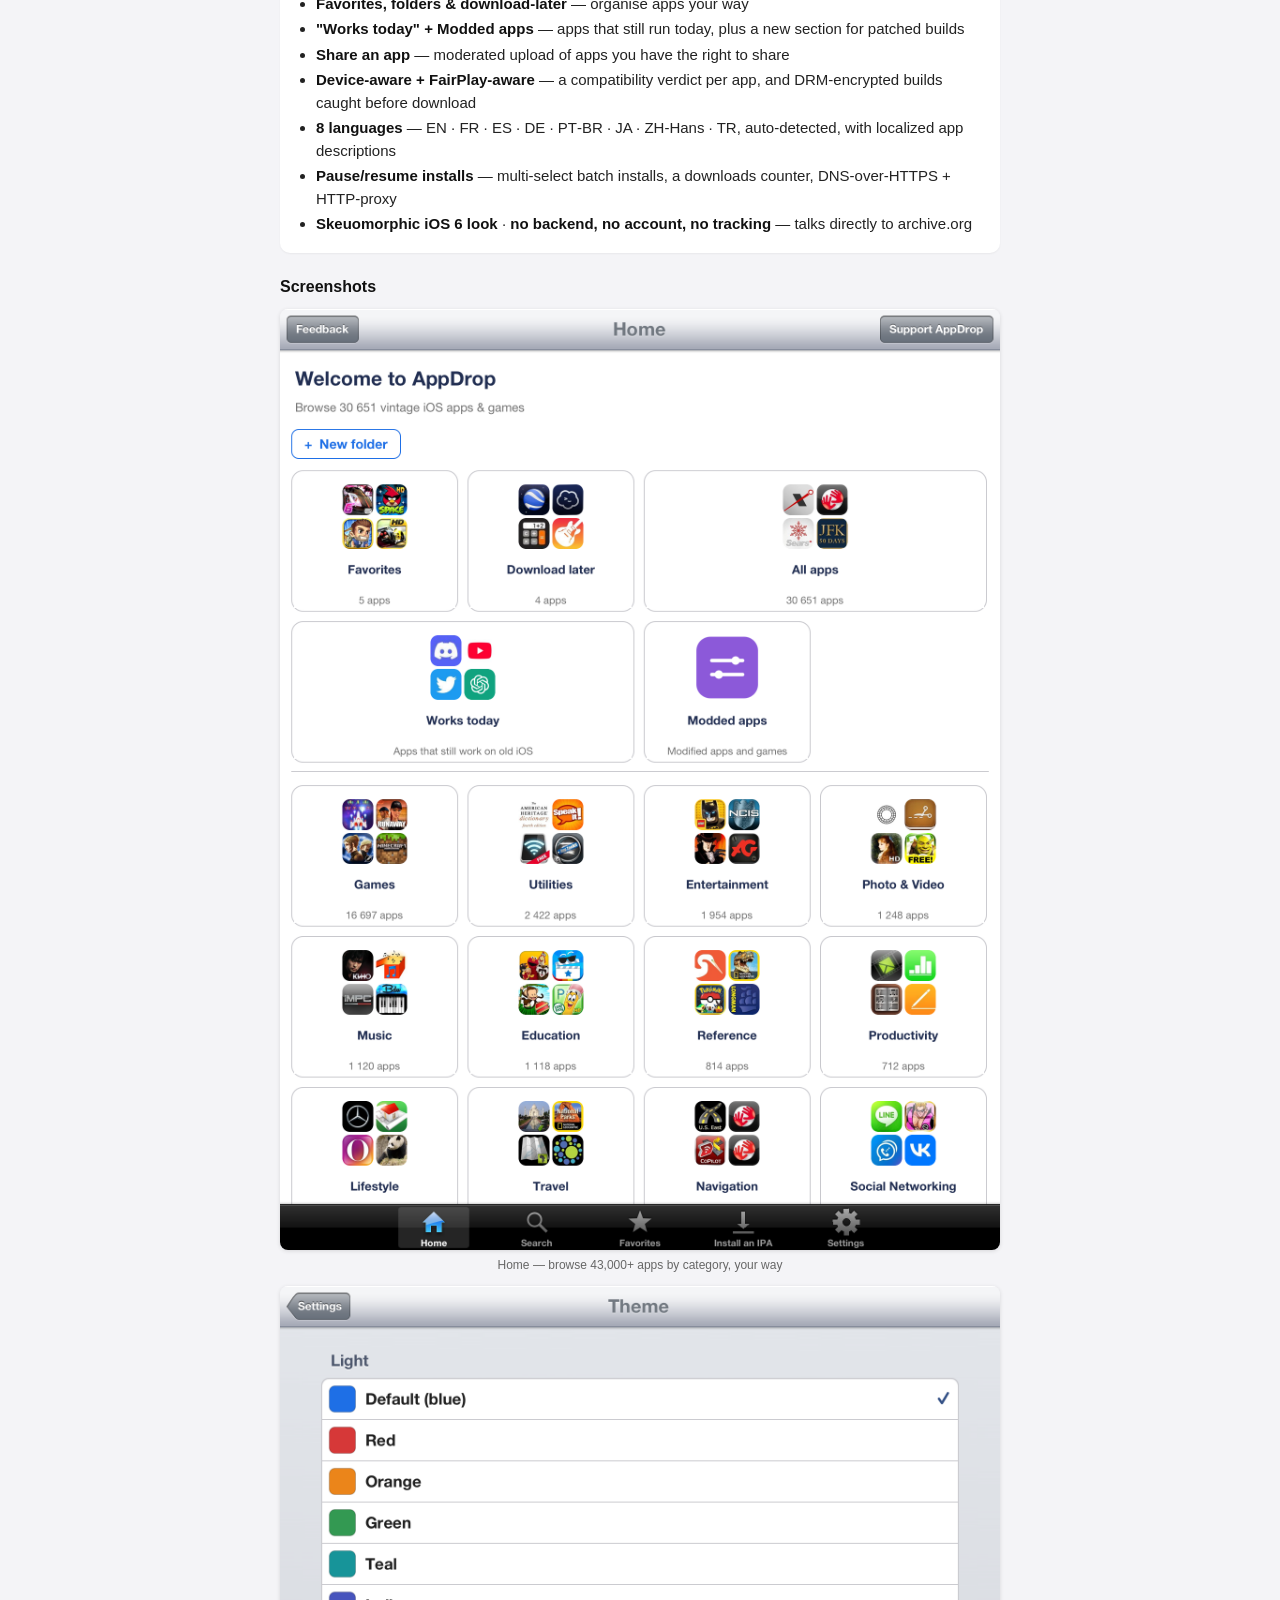
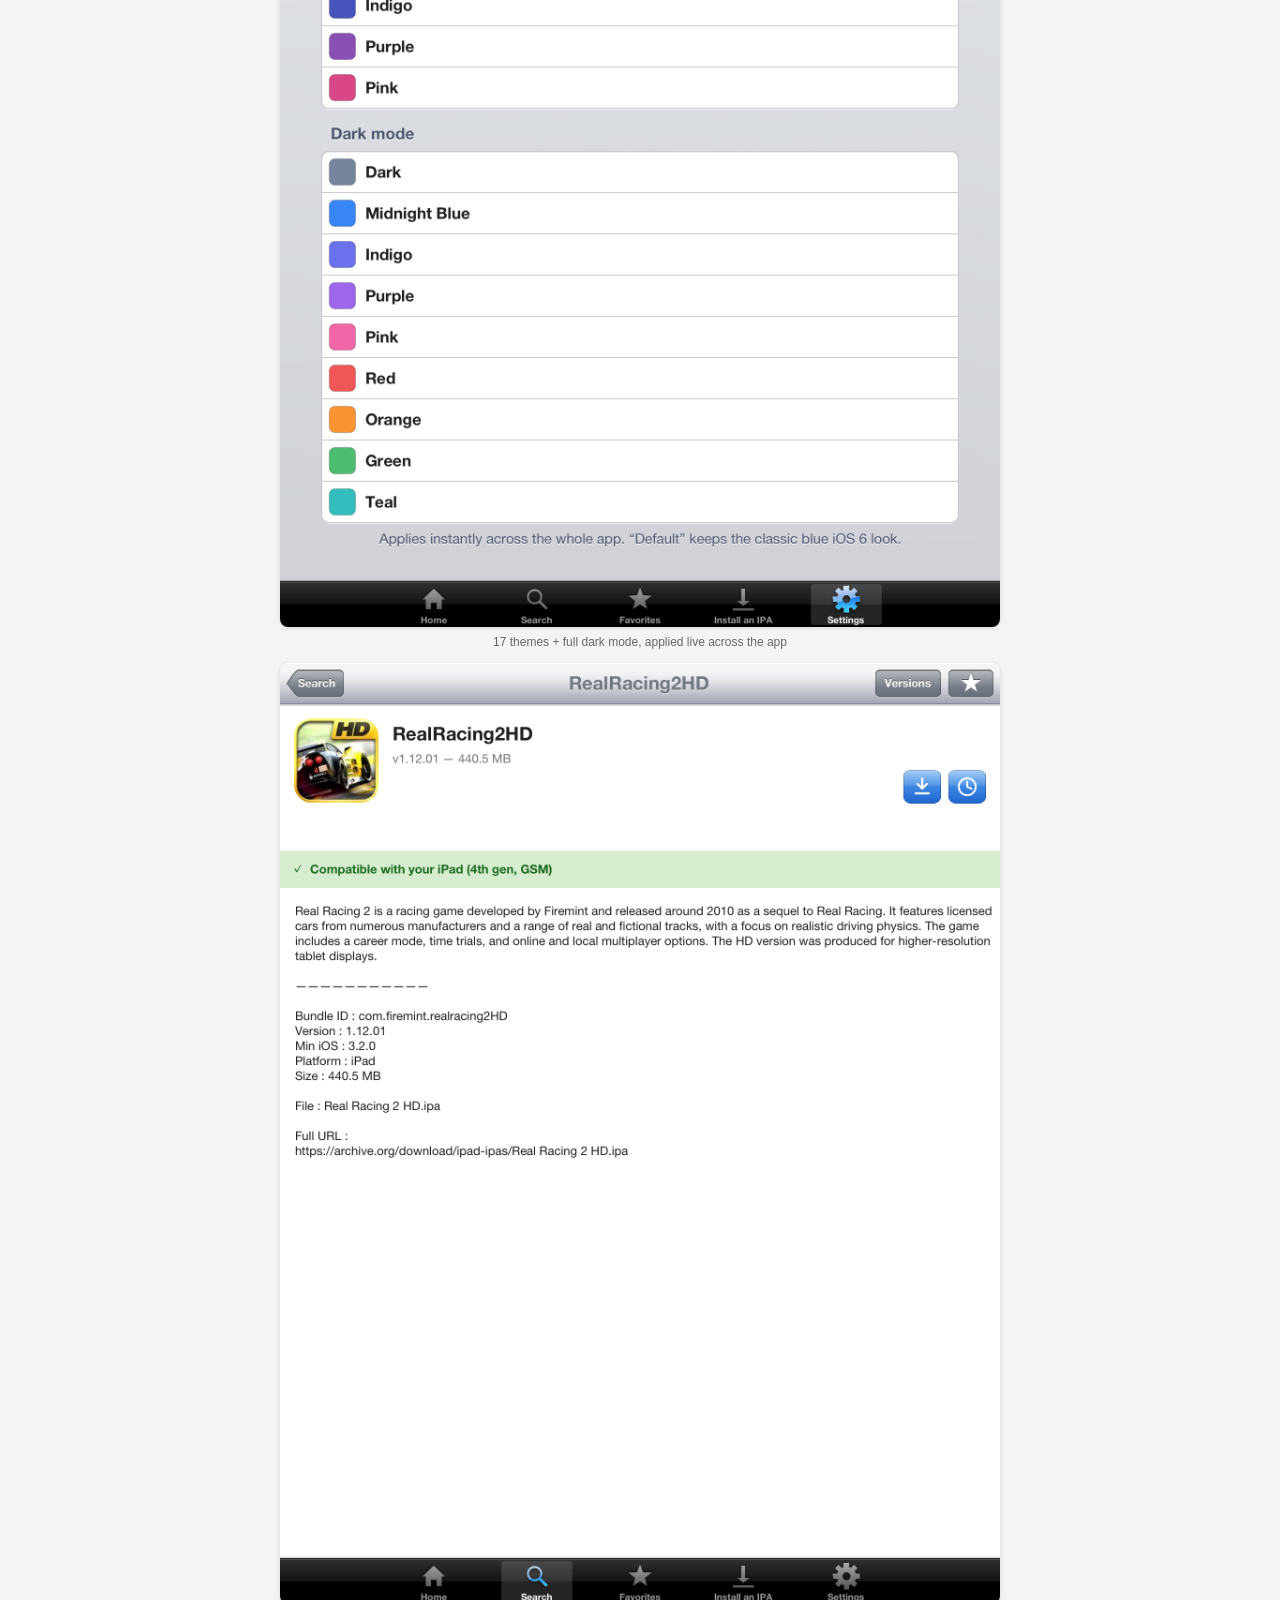
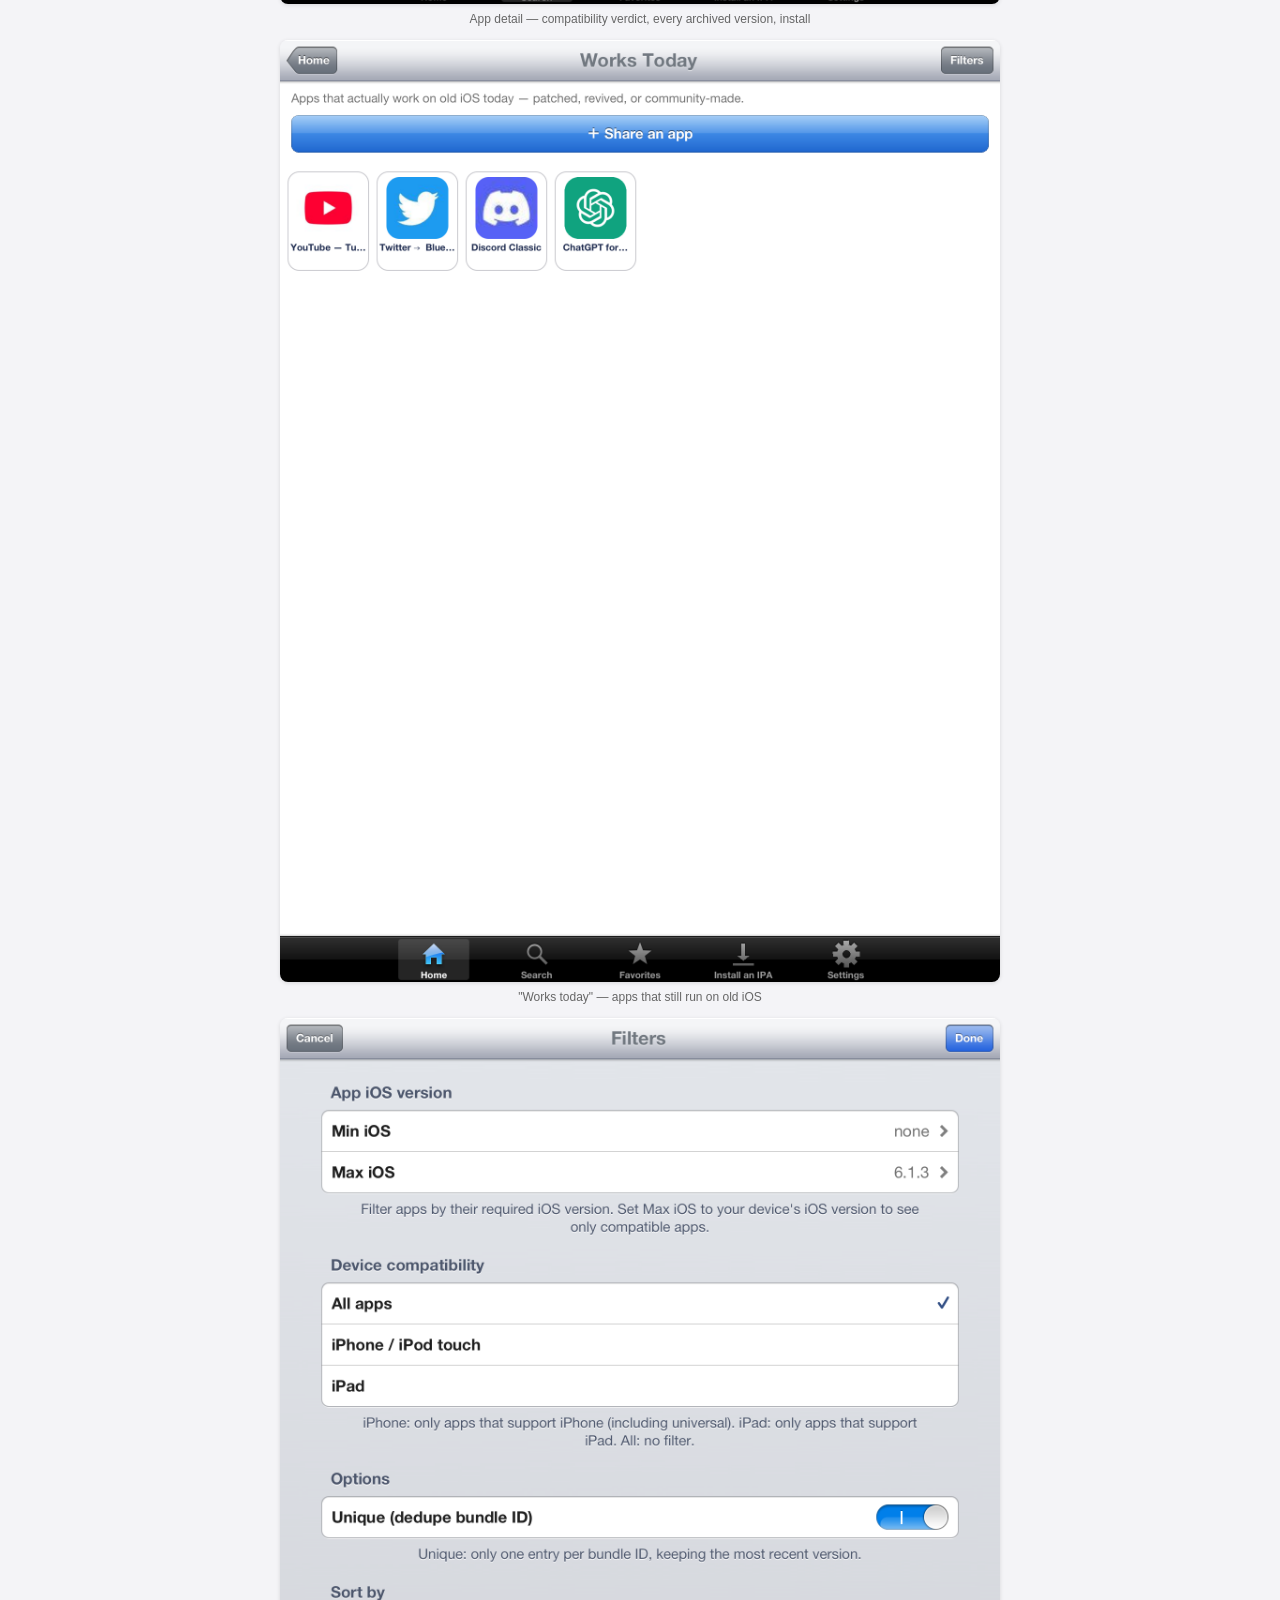
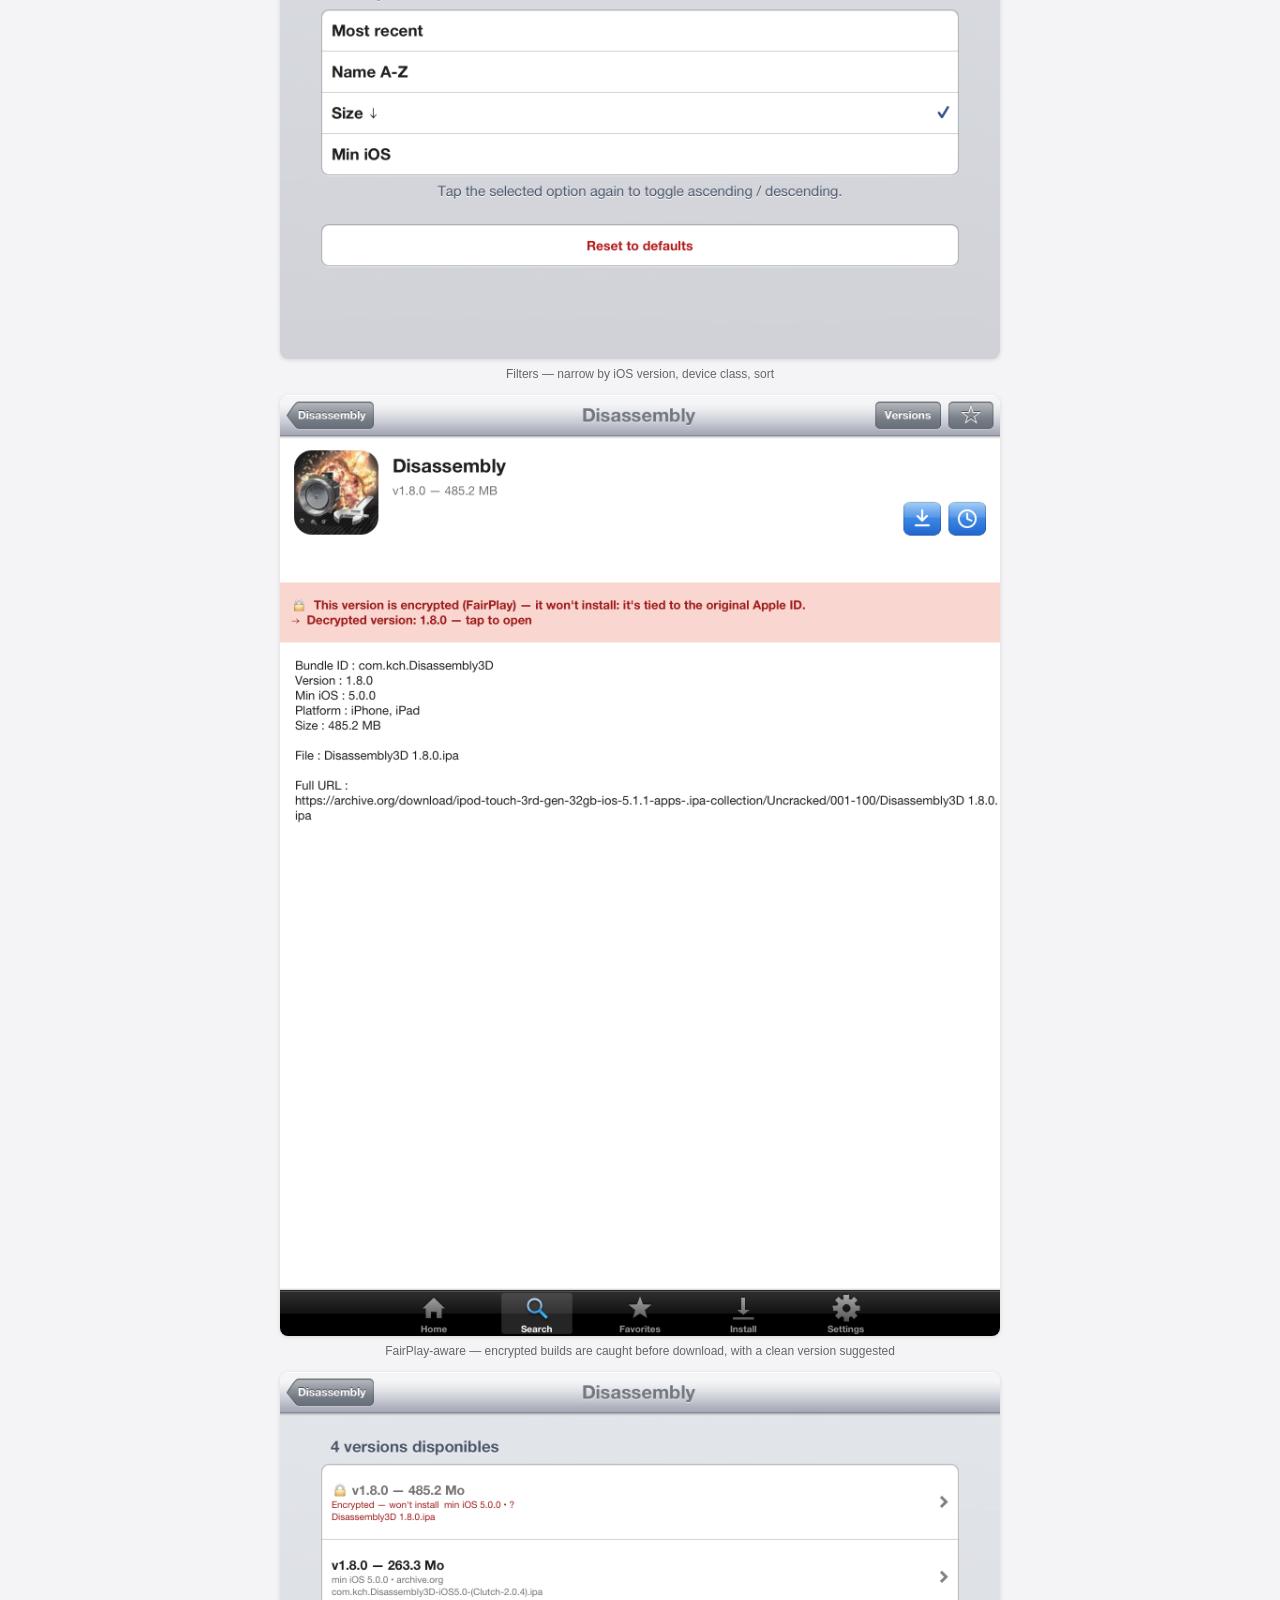
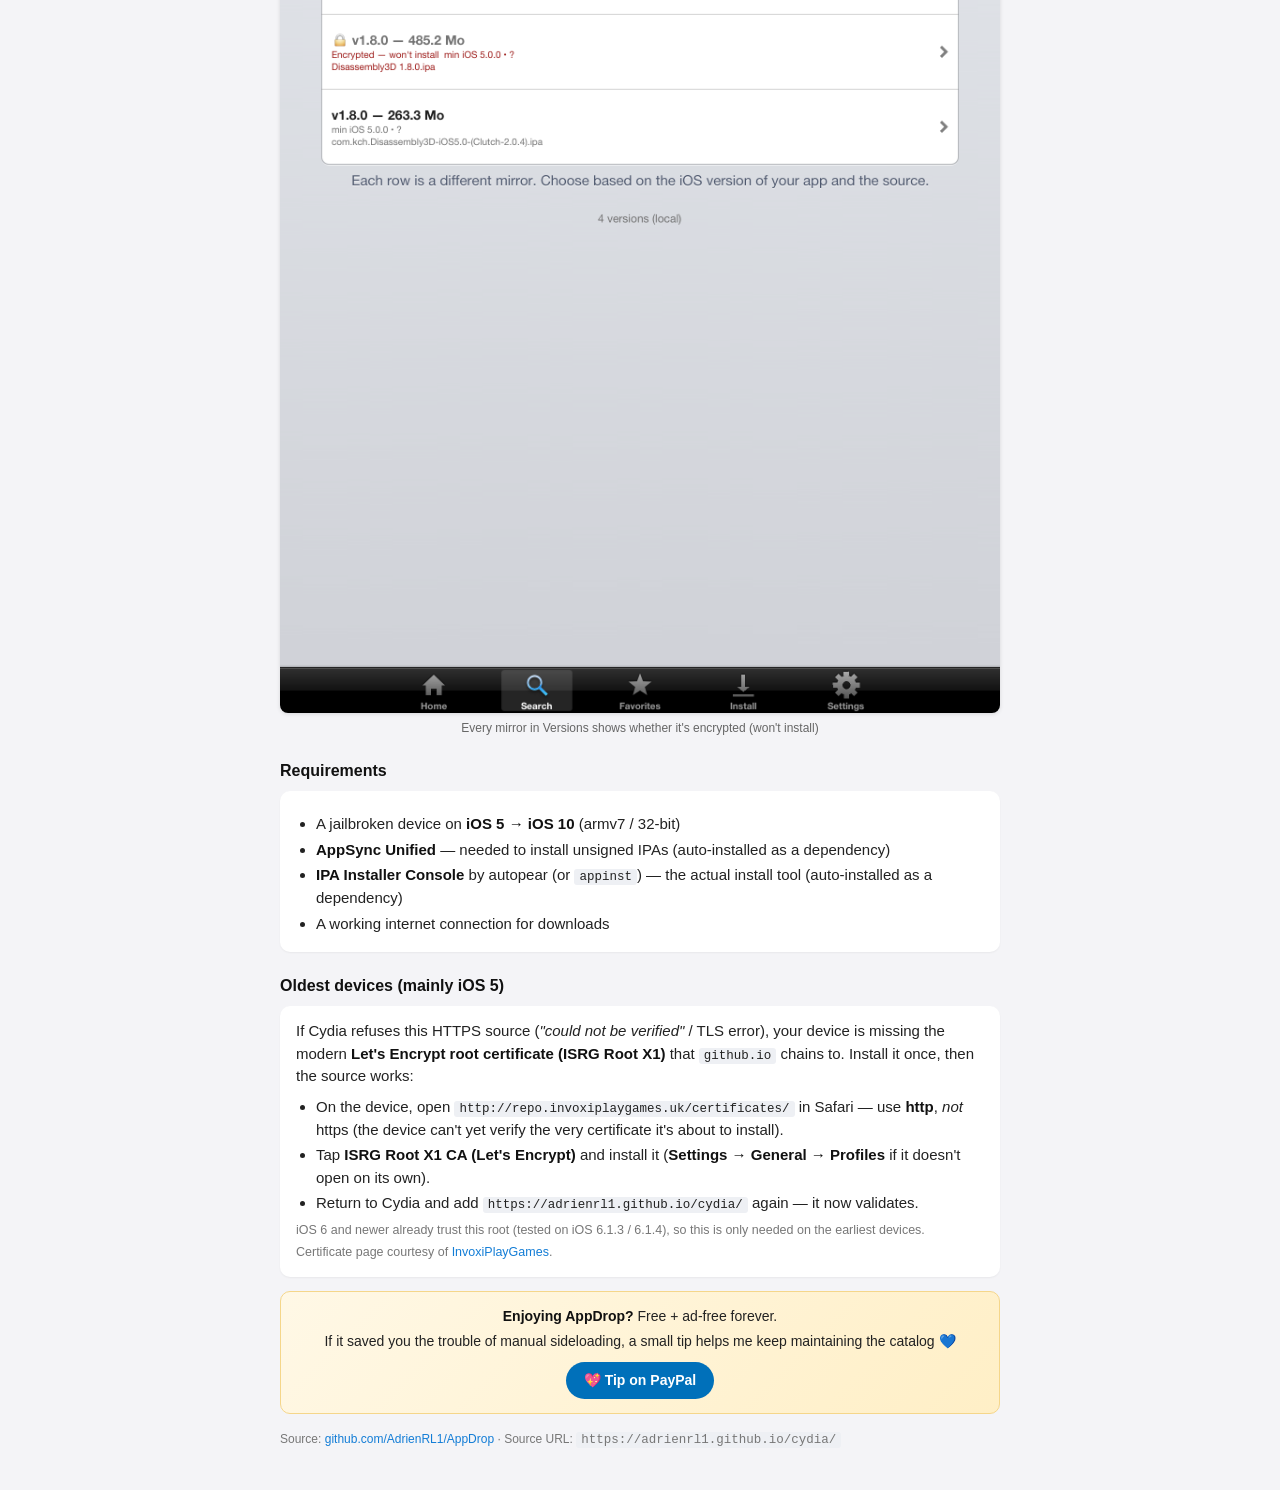
==== commit 03a5e8ee: "AppDrop v3.1.2 — add 3.1.2 to repo (Packages stanza + .deb + indexes + depiction changelog)" ====
--- a/depiction.html
+++ b/depiction.html
@@ -155,7 +155,14 @@
 </div>
 
 <div class="changelog">
-  <h3>What's new <span class="ver">v3.1.1</span></h3>
+  <h3>What's new <span class="ver">v3.1.2</span></h3>
+  <ul>
+    <li><b>False "Install failed" fixed</b> — on some jailbreaks the installer reports an error even when the app actually installed and is on your home screen. AppDrop now confirms the result on the device itself instead of trusting the installer's exit code</li>
+    <li><b>64-bit (arm64) warning</b> — it warns you <i>before</i> installing an app that's 64-bit only and can't run on a 32-bit device, instead of a silent install that never shows an icon</li>
+    <li><b>Automatic installer retry</b> — if an install fails, AppDrop retries once with the alternate on-device installer (some apps install with one tool but not the other)</li>
+    <li>Clearer install-error messages (plain language instead of technical output)</li>
+  </ul>
+  <h3 style="margin-top:16px">v3.1.1</h3>
   <ul>
     <li><b>Background crash fixed (iOS 5–10)</b> — the app could be killed by the system the moment you switched away from it. This was the most common crash; it's gone</li>
     <li><b>"Works Today" &amp; "Modded" tidied up</b> — an app's different versions group into one row (tap <b>Versions</b>), duplicates removed, and both lists now look exactly like the catalogue</li>
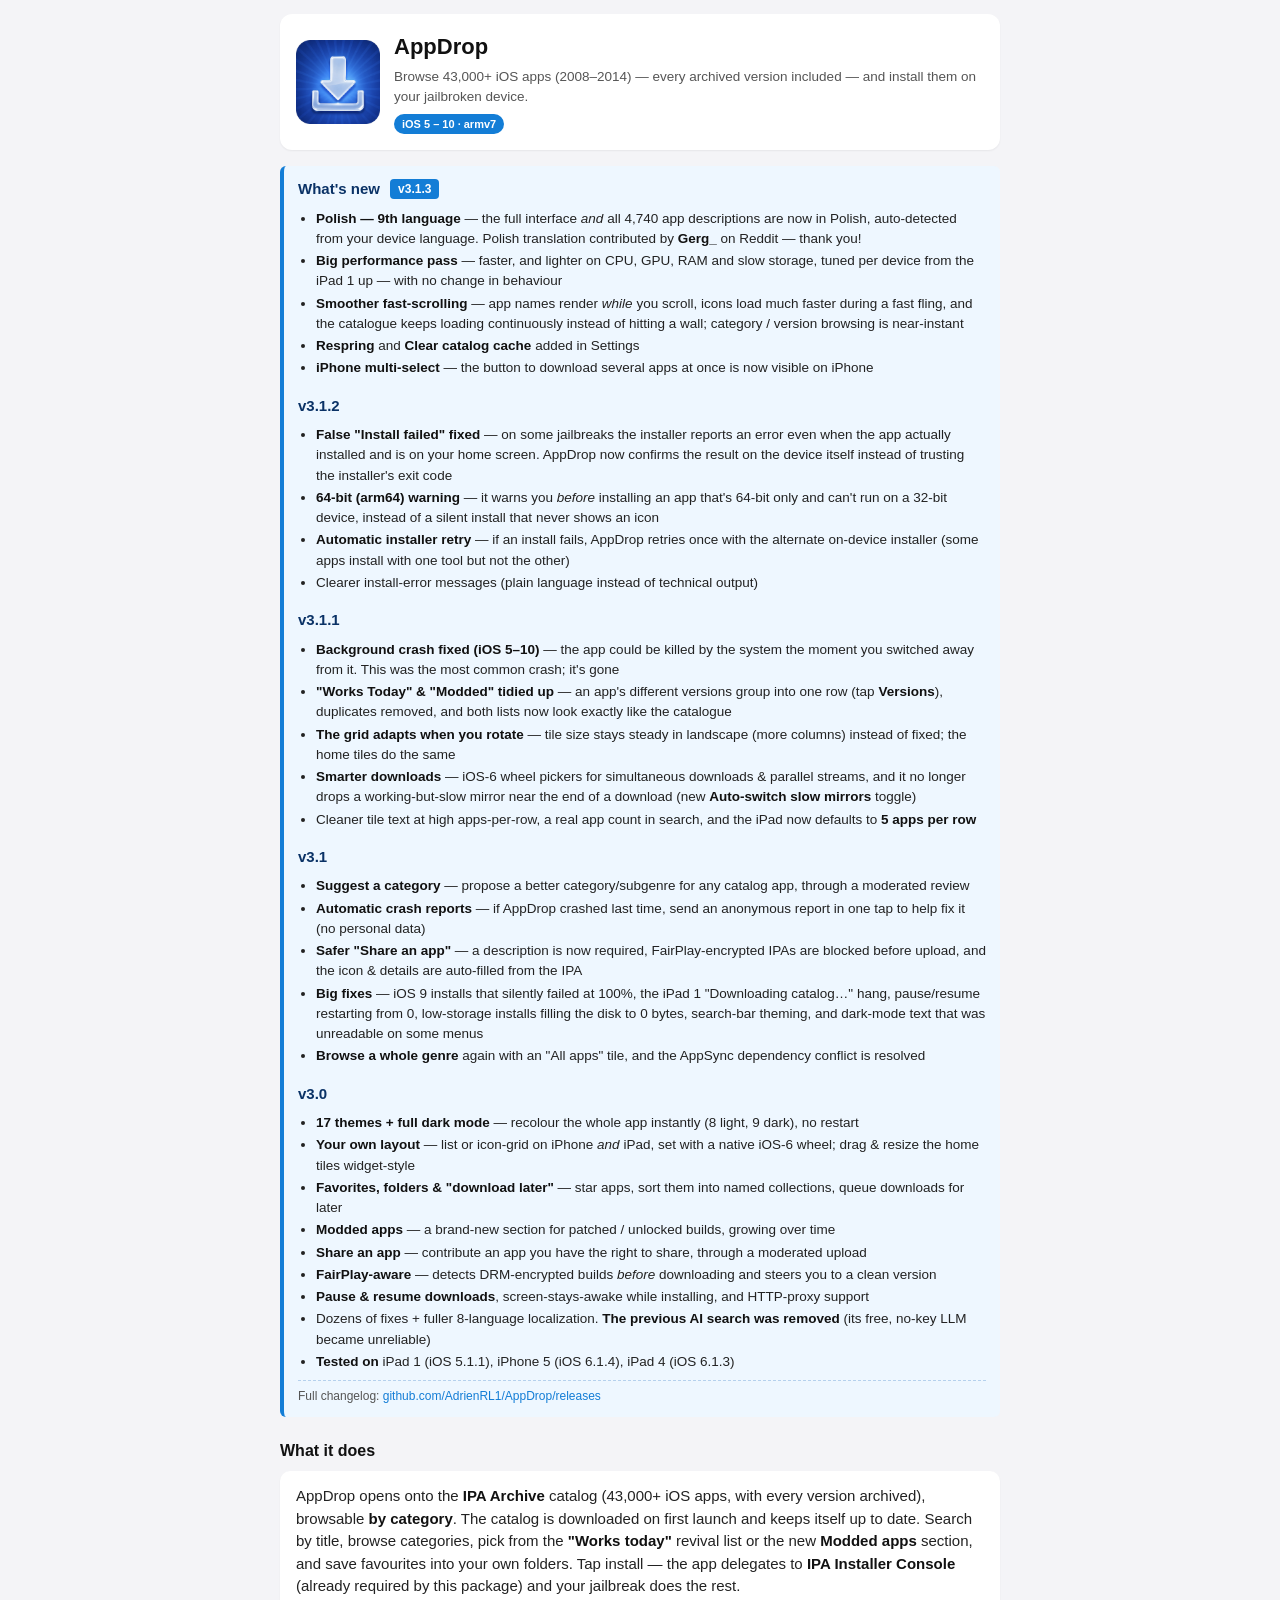
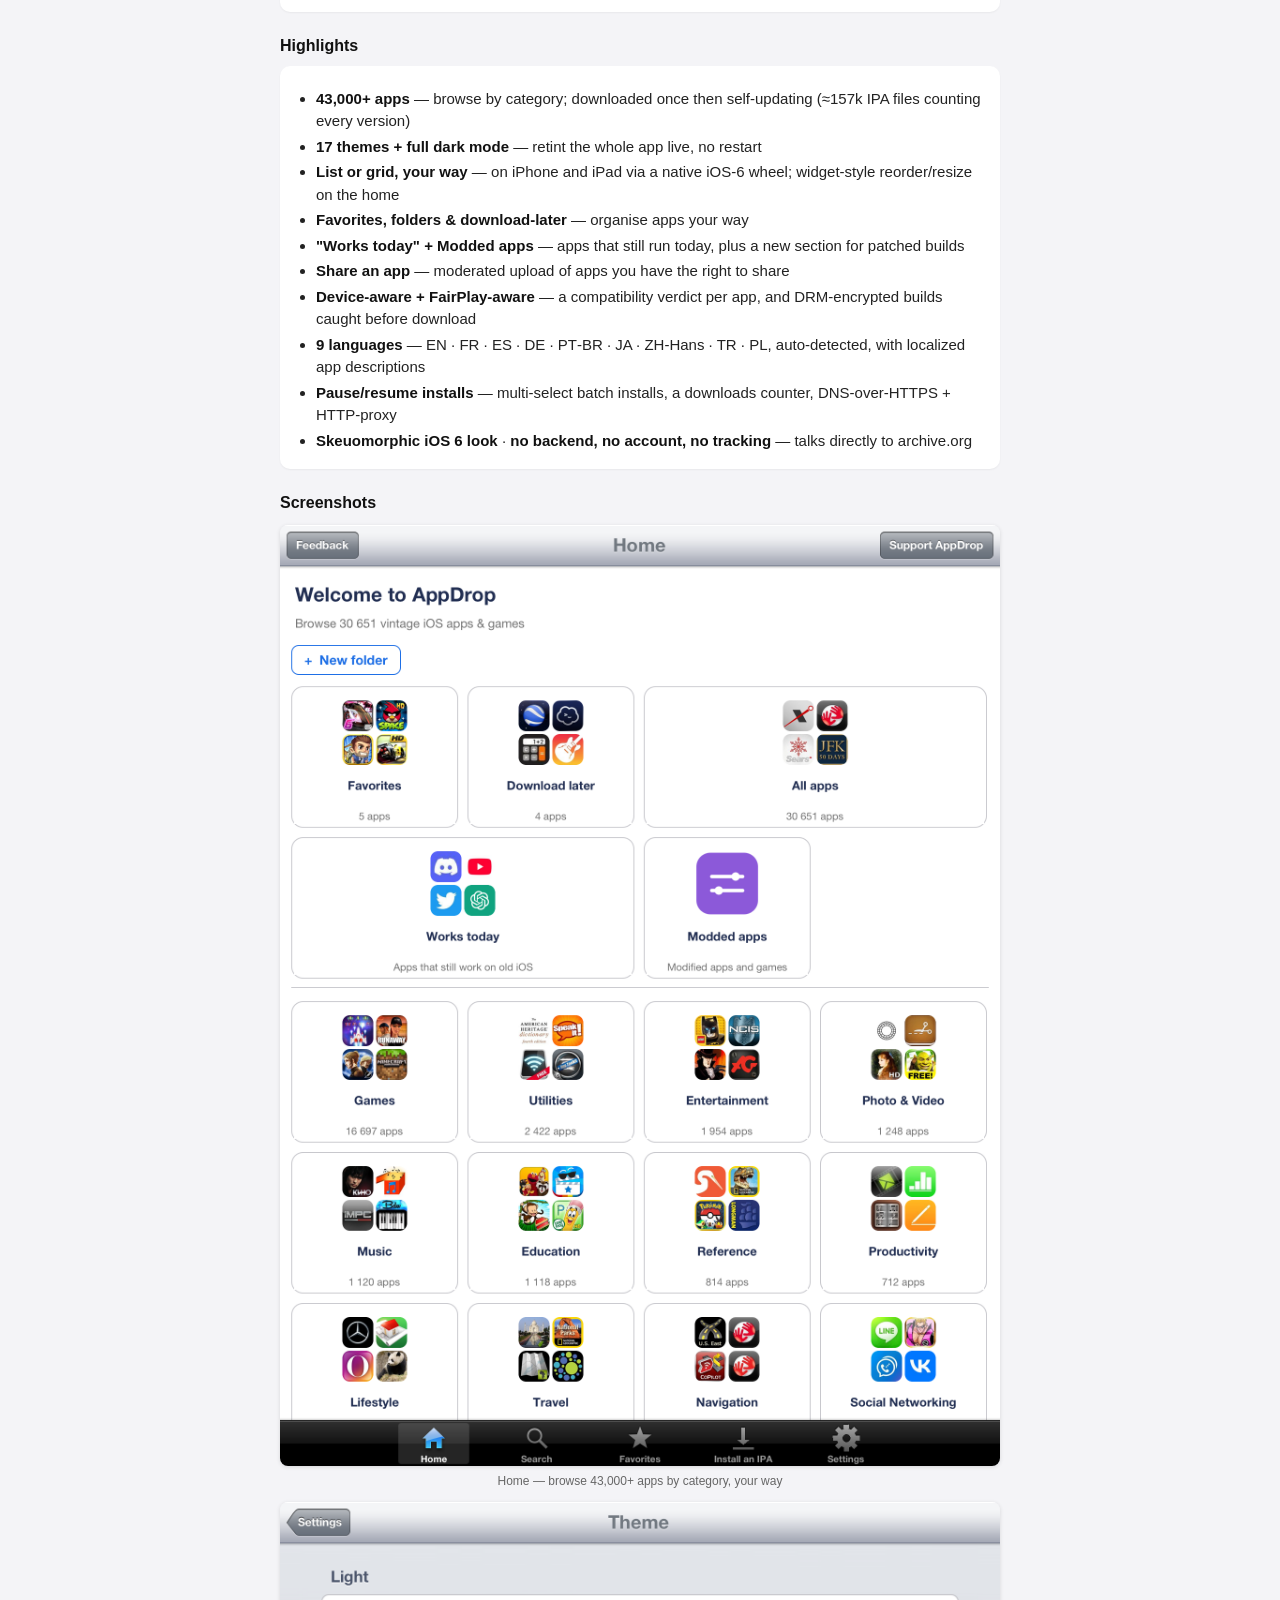
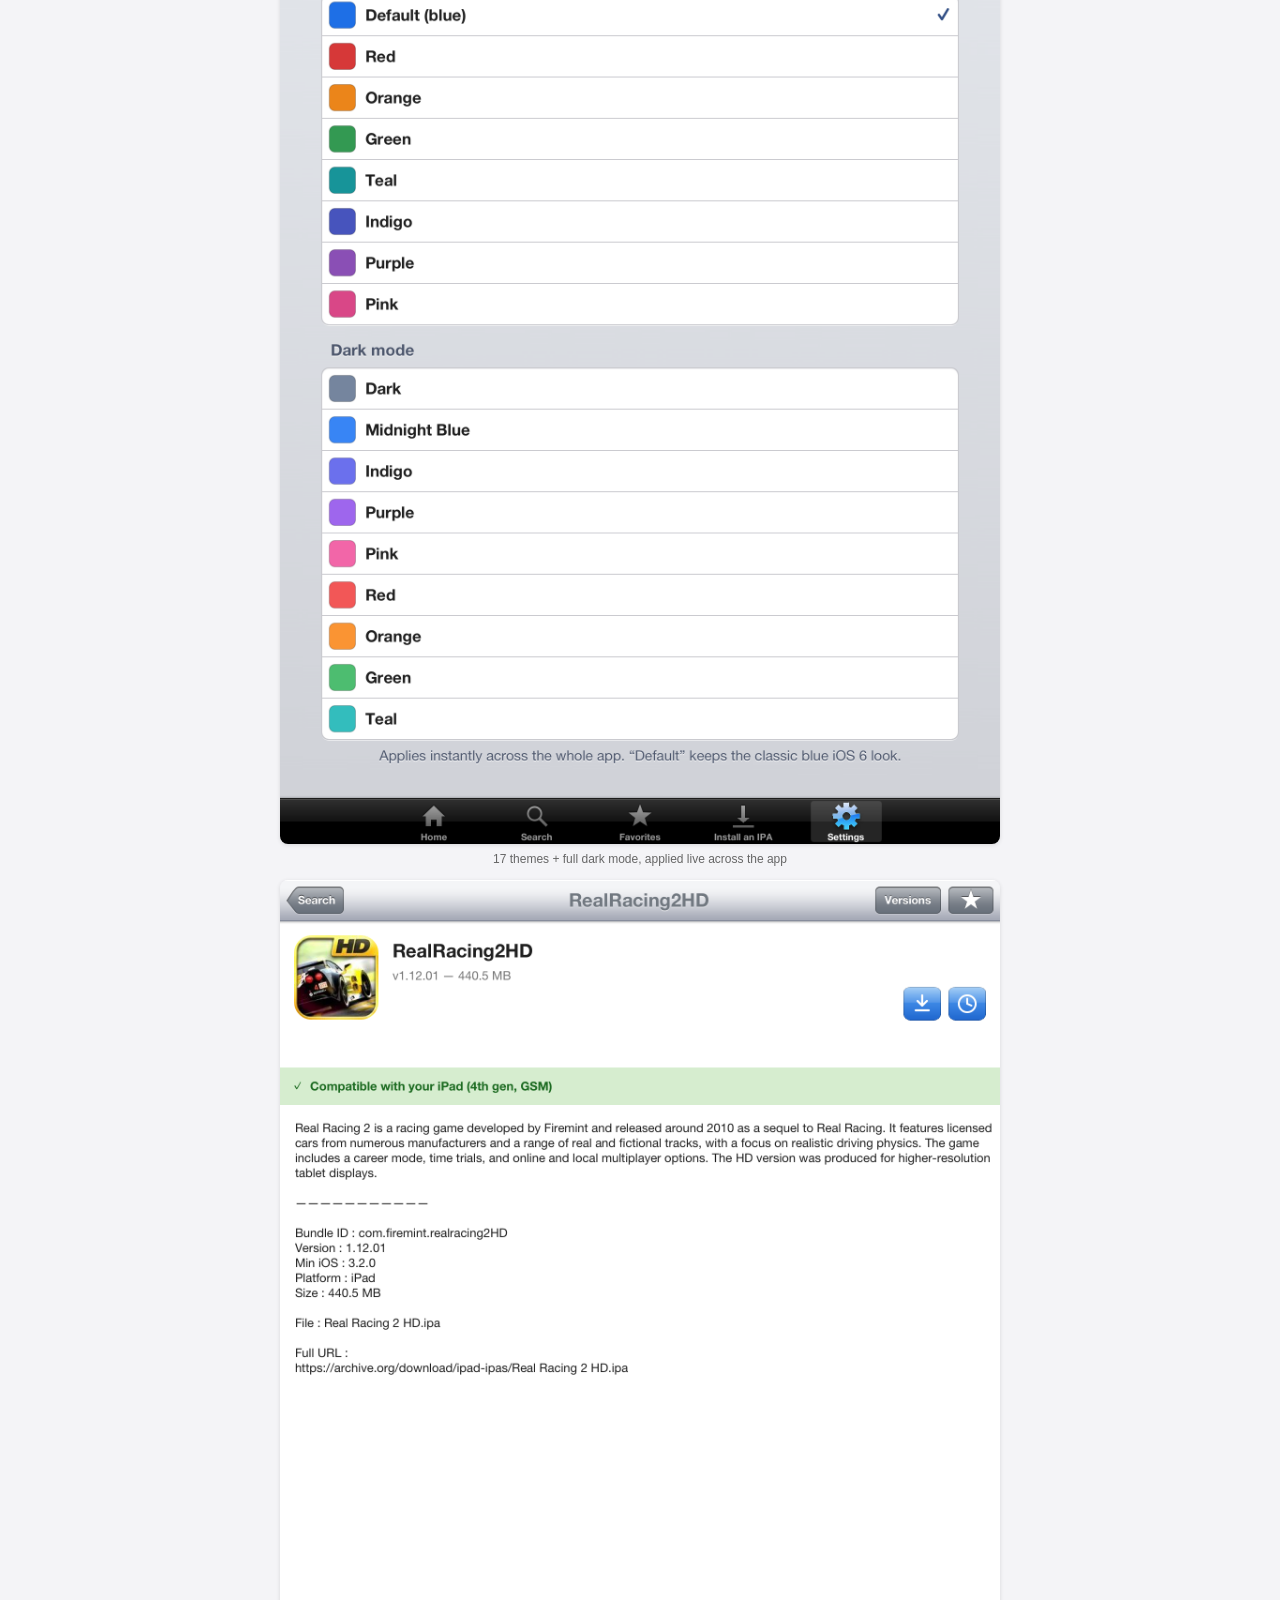
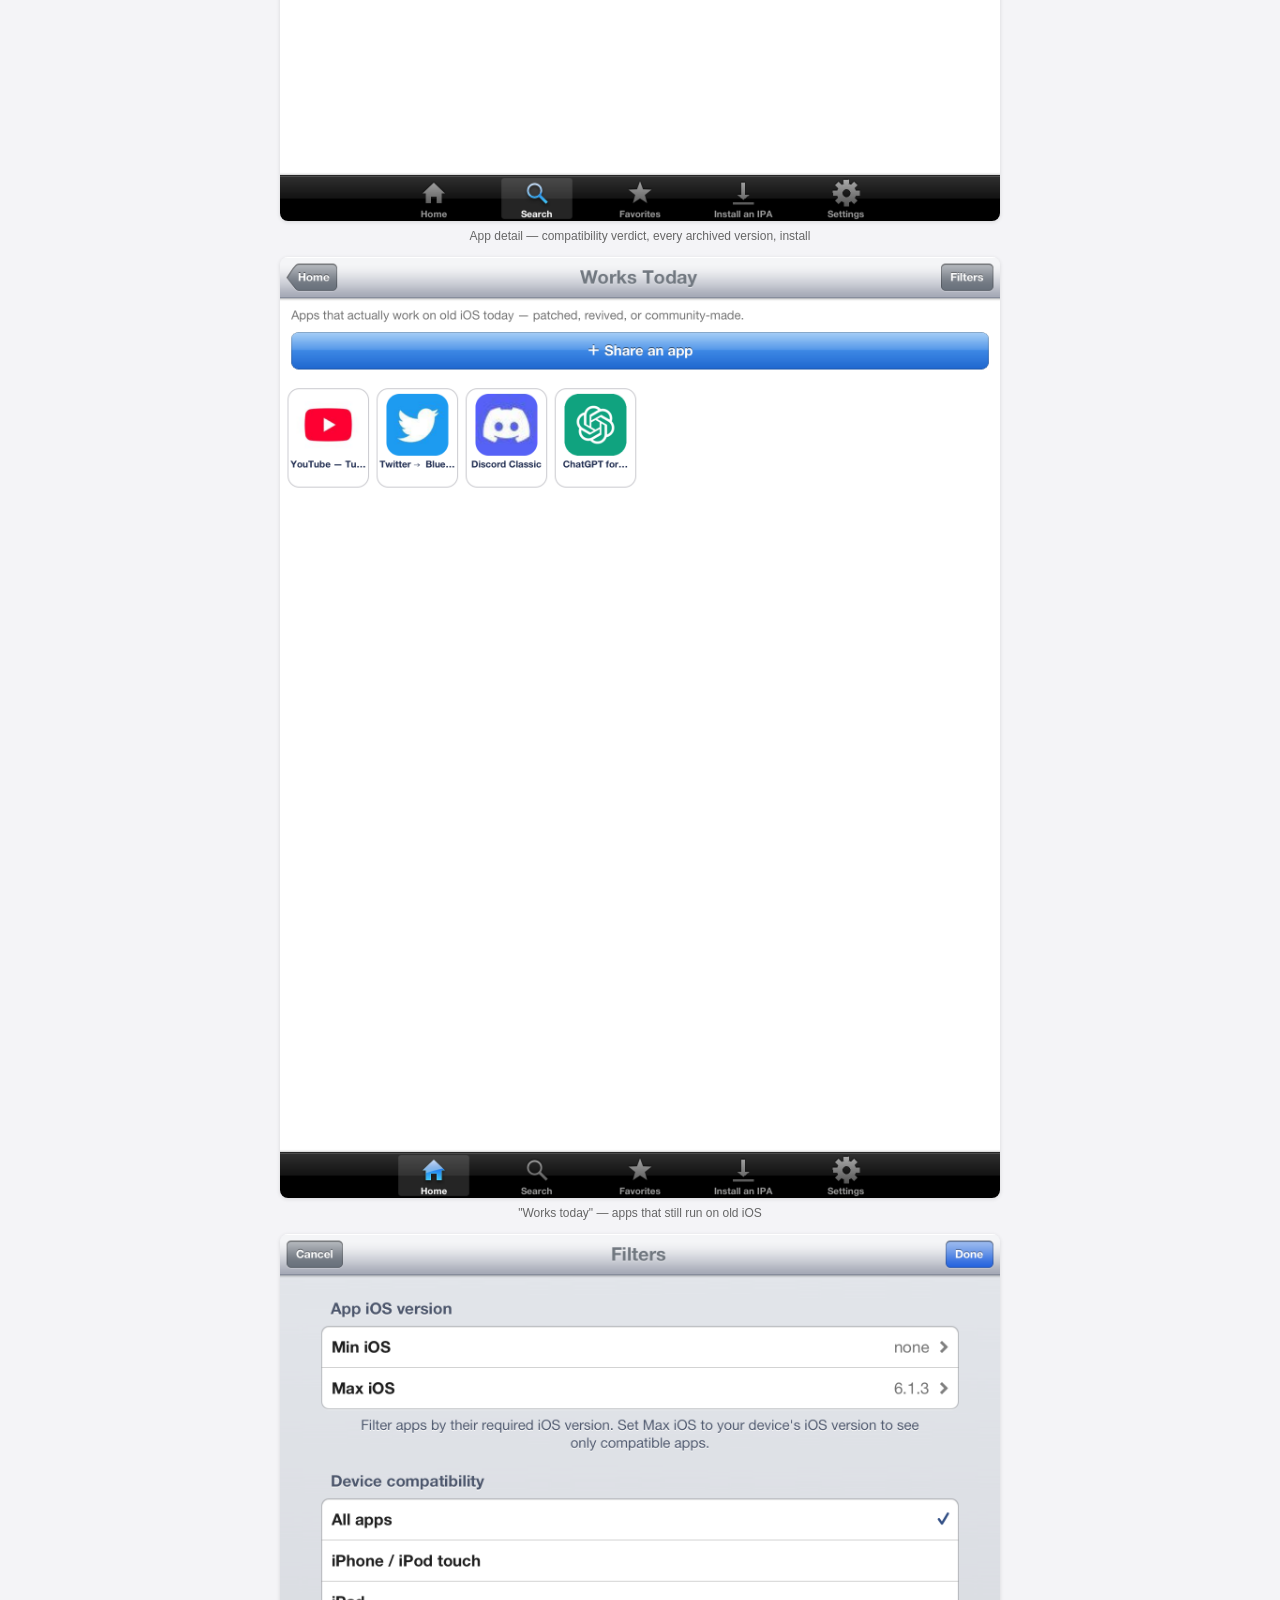
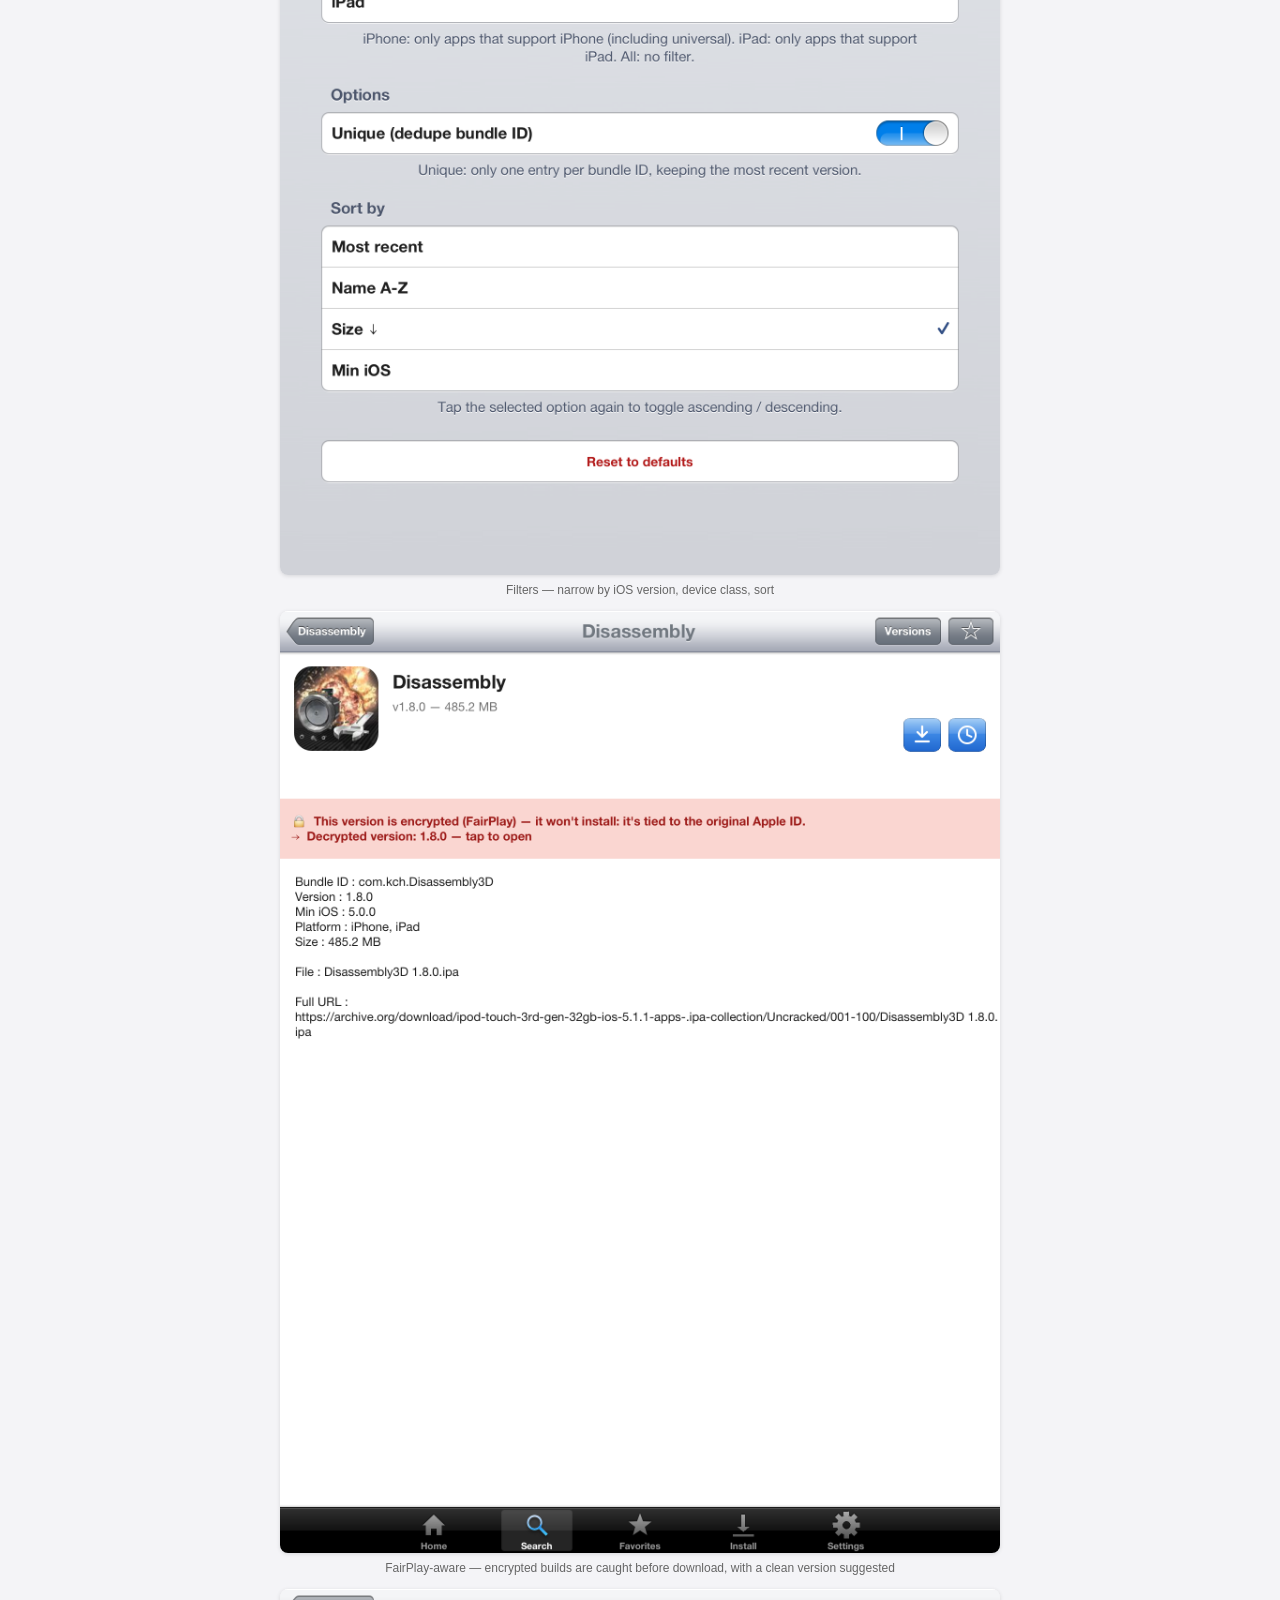
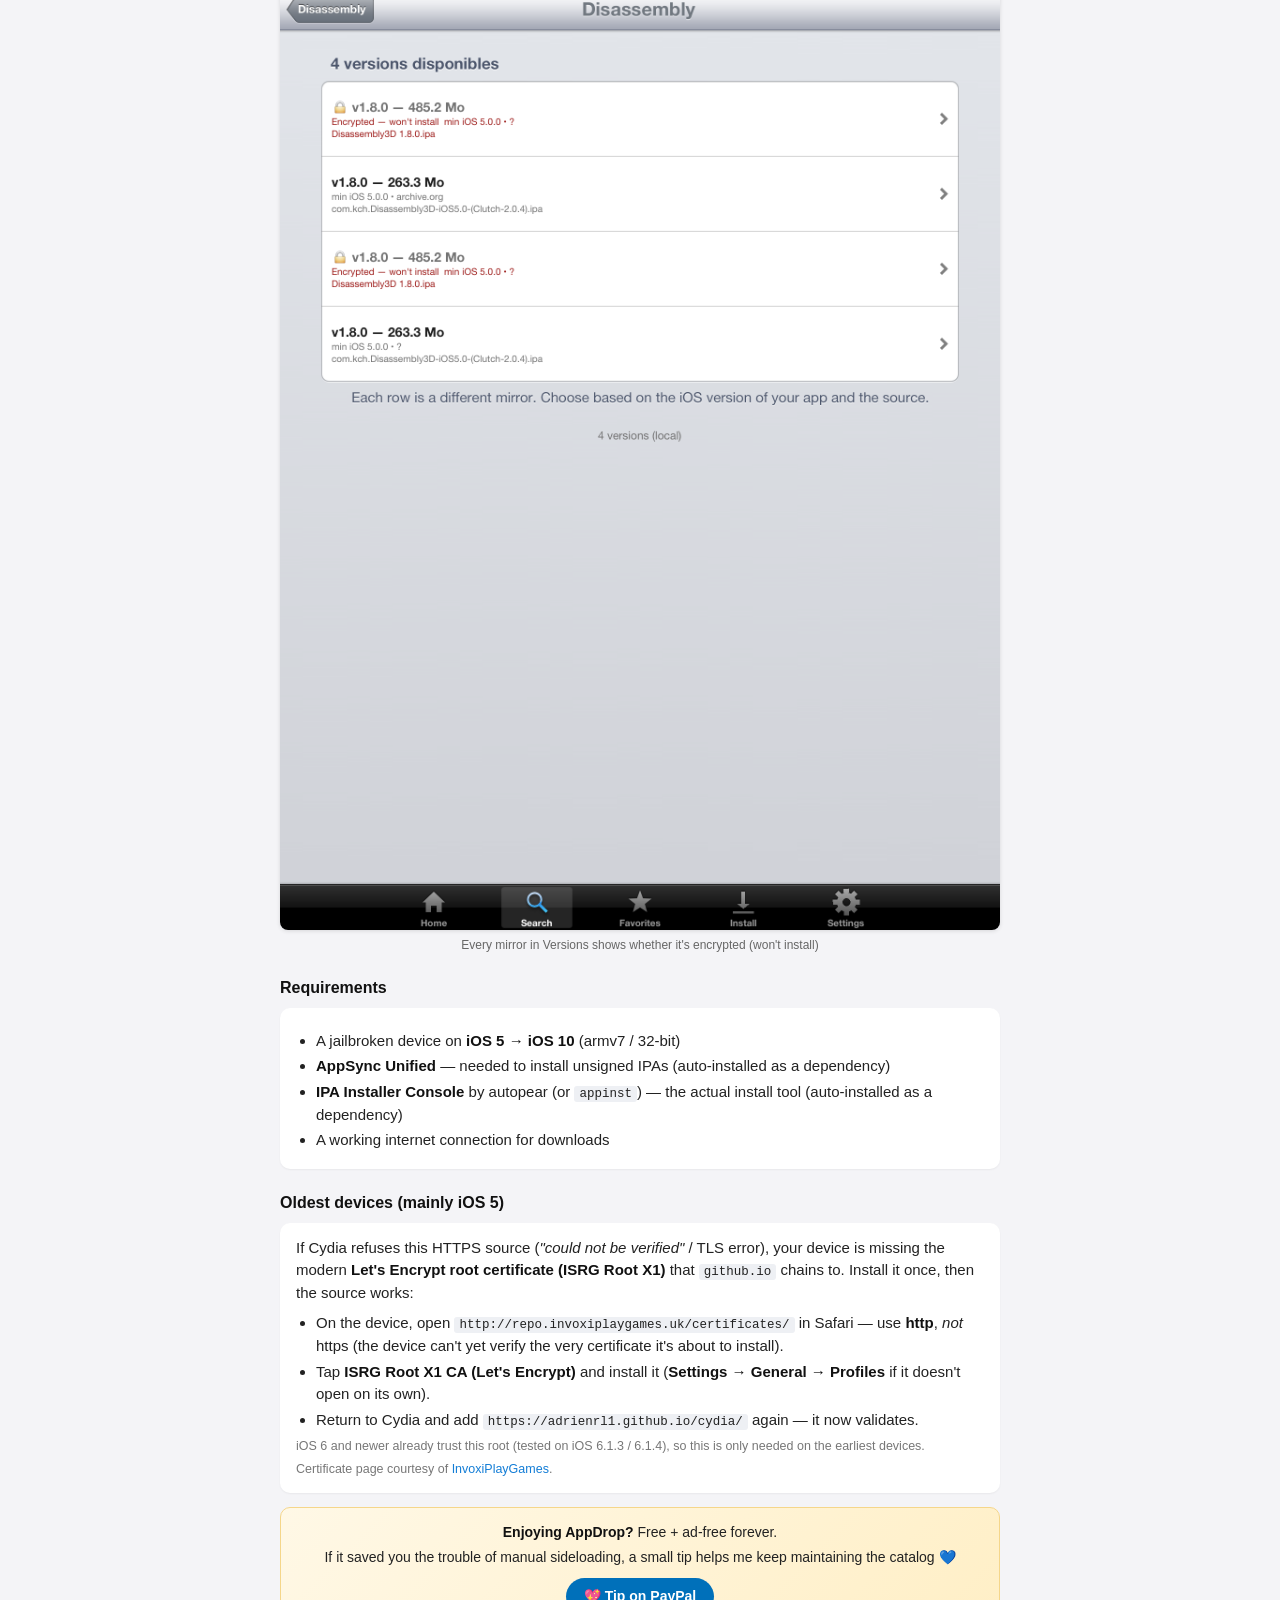
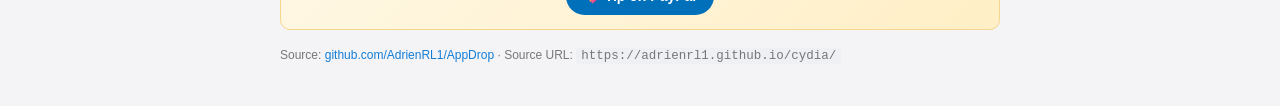
==== commit c177e0ab: "AppDrop v3.1.3 — Polish (9th language) + performance pass - debs/ca.adrien.appdrop_3.1.3_iphoneos-ar" ====
--- a/depiction.html
+++ b/depiction.html
@@ -155,7 +155,15 @@
 </div>
 
 <div class="changelog">
-  <h3>What's new <span class="ver">v3.1.2</span></h3>
+  <h3>What's new <span class="ver">v3.1.3</span></h3>
+  <ul>
+    <li><b>Polish — 9th language</b> — the full interface <i>and</i> all 4,740 app descriptions are now in Polish, auto-detected from your device language. Polish translation contributed by <b>Gerg_</b> on Reddit — thank you!</li>
+    <li><b>Big performance pass</b> — faster, and lighter on CPU, GPU, RAM and slow storage, tuned per device from the iPad 1 up — with no change in behaviour</li>
+    <li><b>Smoother fast-scrolling</b> — app names render <i>while</i> you scroll, icons load much faster during a fast fling, and the catalogue keeps loading continuously instead of hitting a wall; category / version browsing is near-instant</li>
+    <li><b>Respring</b> and <b>Clear catalog cache</b> added in Settings</li>
+    <li><b>iPhone multi-select</b> — the button to download several apps at once is now visible on iPhone</li>
+  </ul>
+  <h3 style="margin-top:16px">v3.1.2</h3>
   <ul>
     <li><b>False "Install failed" fixed</b> — on some jailbreaks the installer reports an error even when the app actually installed and is on your home screen. AppDrop now confirms the result on the device itself instead of trusting the installer's exit code</li>
     <li><b>64-bit (arm64) warning</b> — it warns you <i>before</i> installing an app that's 64-bit only and can't run on a 32-bit device, instead of a silent install that never shows an icon</li>
@@ -210,7 +218,7 @@
   <li><b>"Works today" + Modded apps</b> — apps that still run today, plus a new section for patched builds</li>
   <li><b>Share an app</b> — moderated upload of apps you have the right to share</li>
   <li><b>Device-aware + FairPlay-aware</b> — a compatibility verdict per app, and DRM-encrypted builds caught before download</li>
-  <li><b>8 languages</b> — EN · FR · ES · DE · PT‑BR · JA · ZH‑Hans · TR, auto-detected, with localized app descriptions</li>
+  <li><b>9 languages</b> — EN · FR · ES · DE · PT‑BR · JA · ZH‑Hans · TR · PL, auto-detected, with localized app descriptions</li>
   <li><b>Pause/resume installs</b> — multi-select batch installs, a downloads counter, DNS-over-HTTPS + HTTP-proxy</li>
   <li><b>Skeuomorphic iOS 6 look</b> · <b>no backend, no account, no tracking</b> — talks directly to archive.org</li>
 </ul>
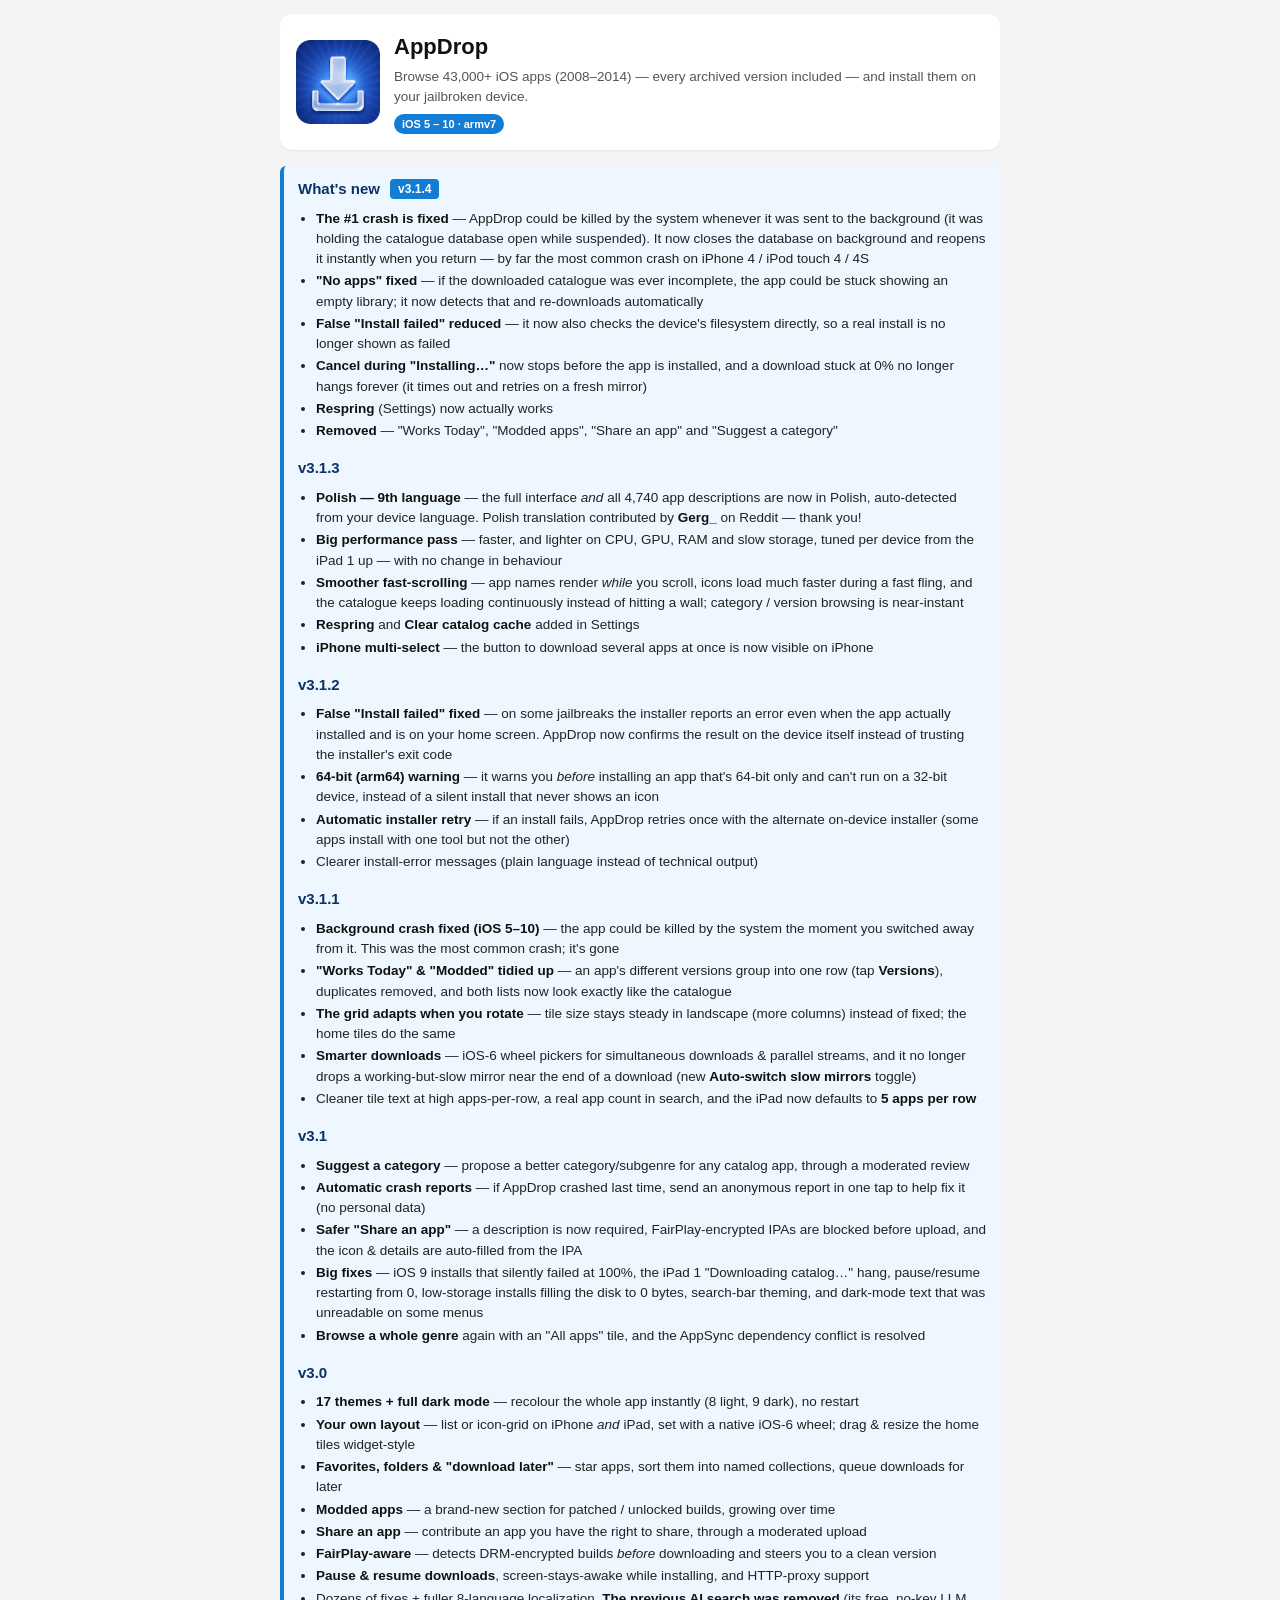
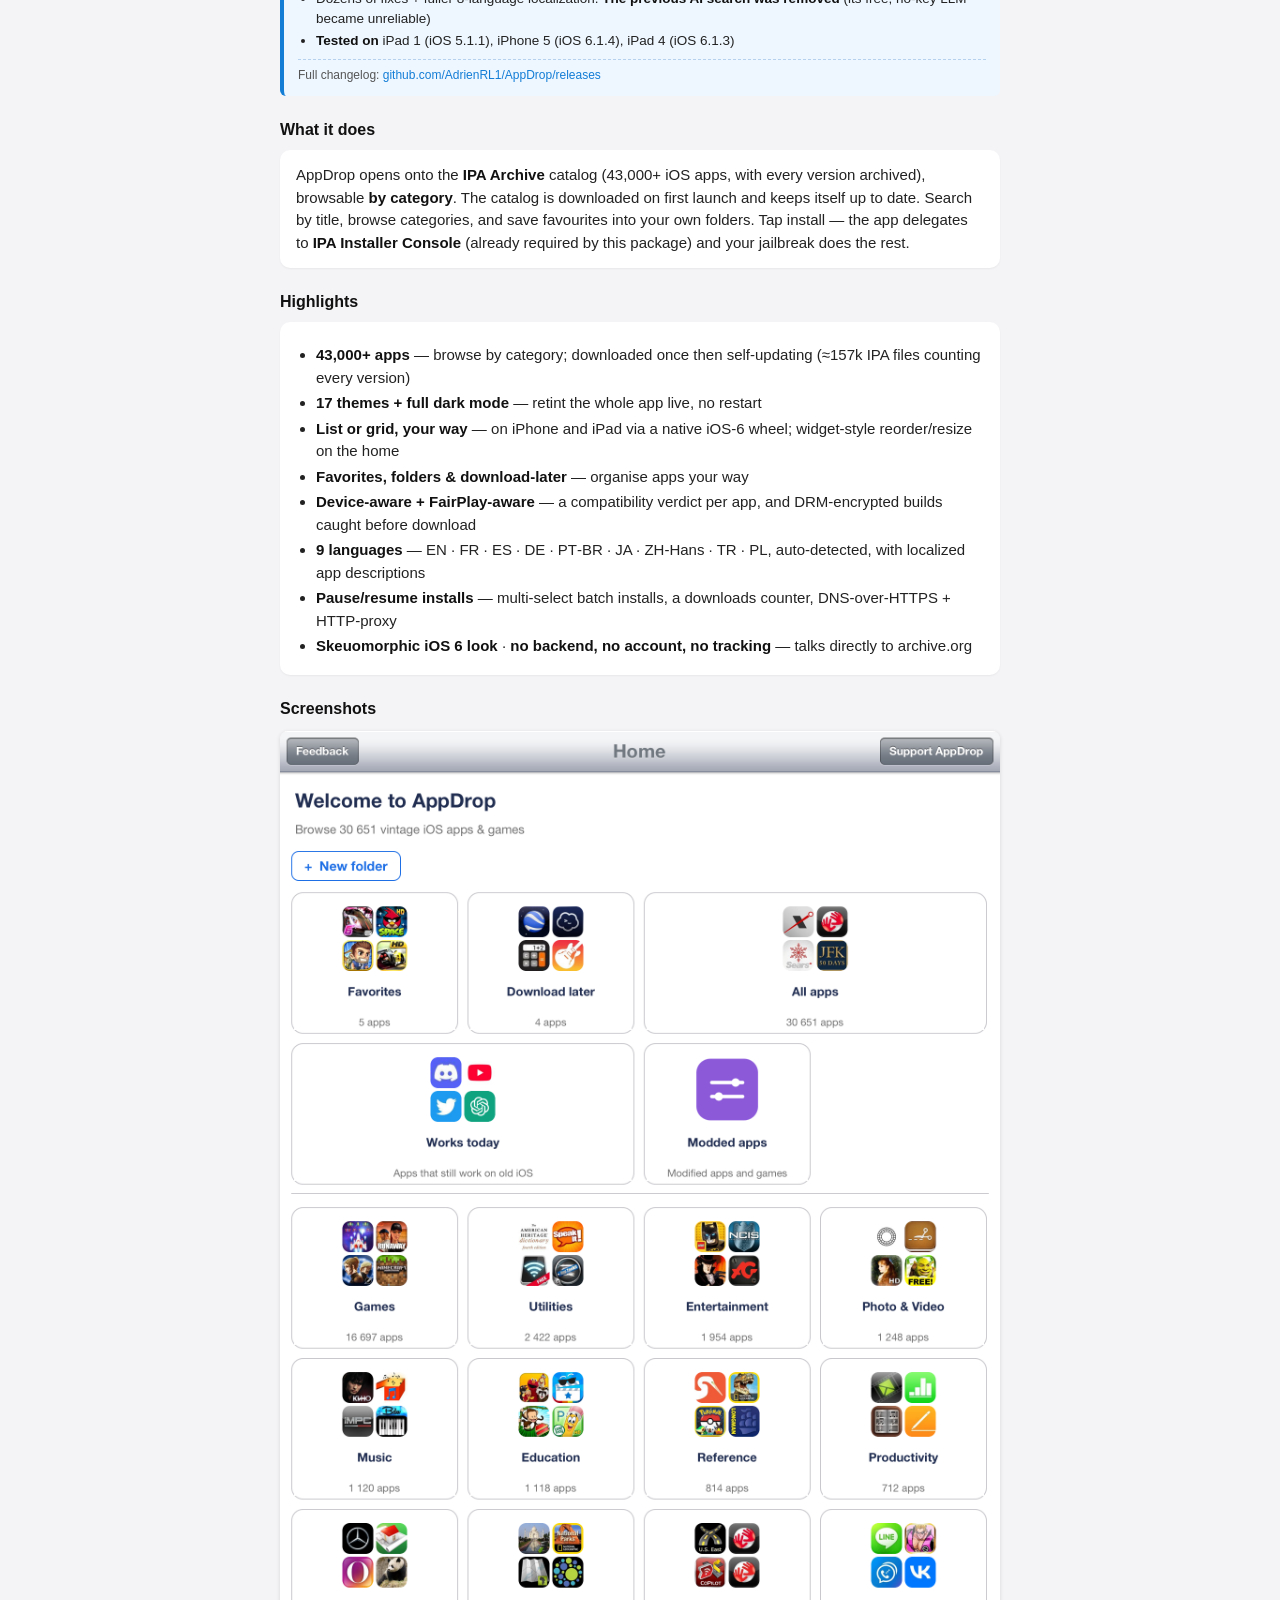
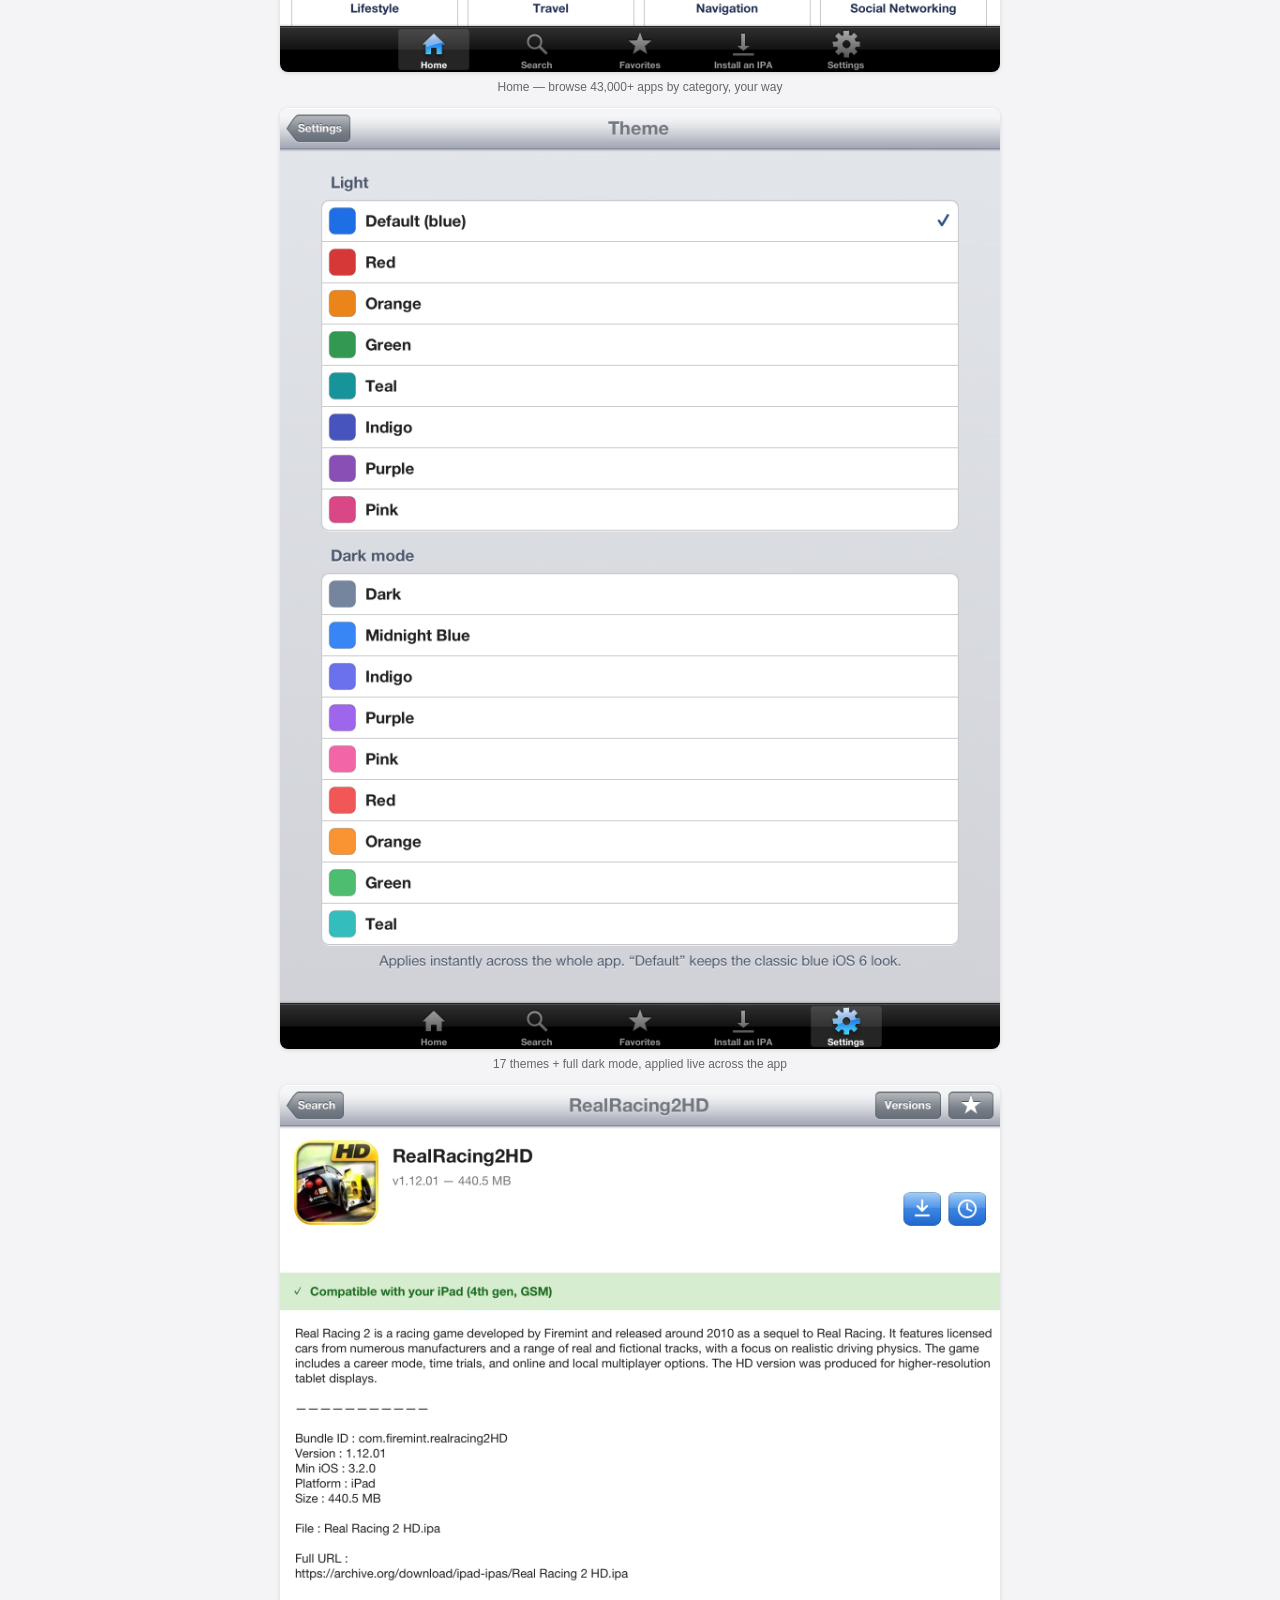
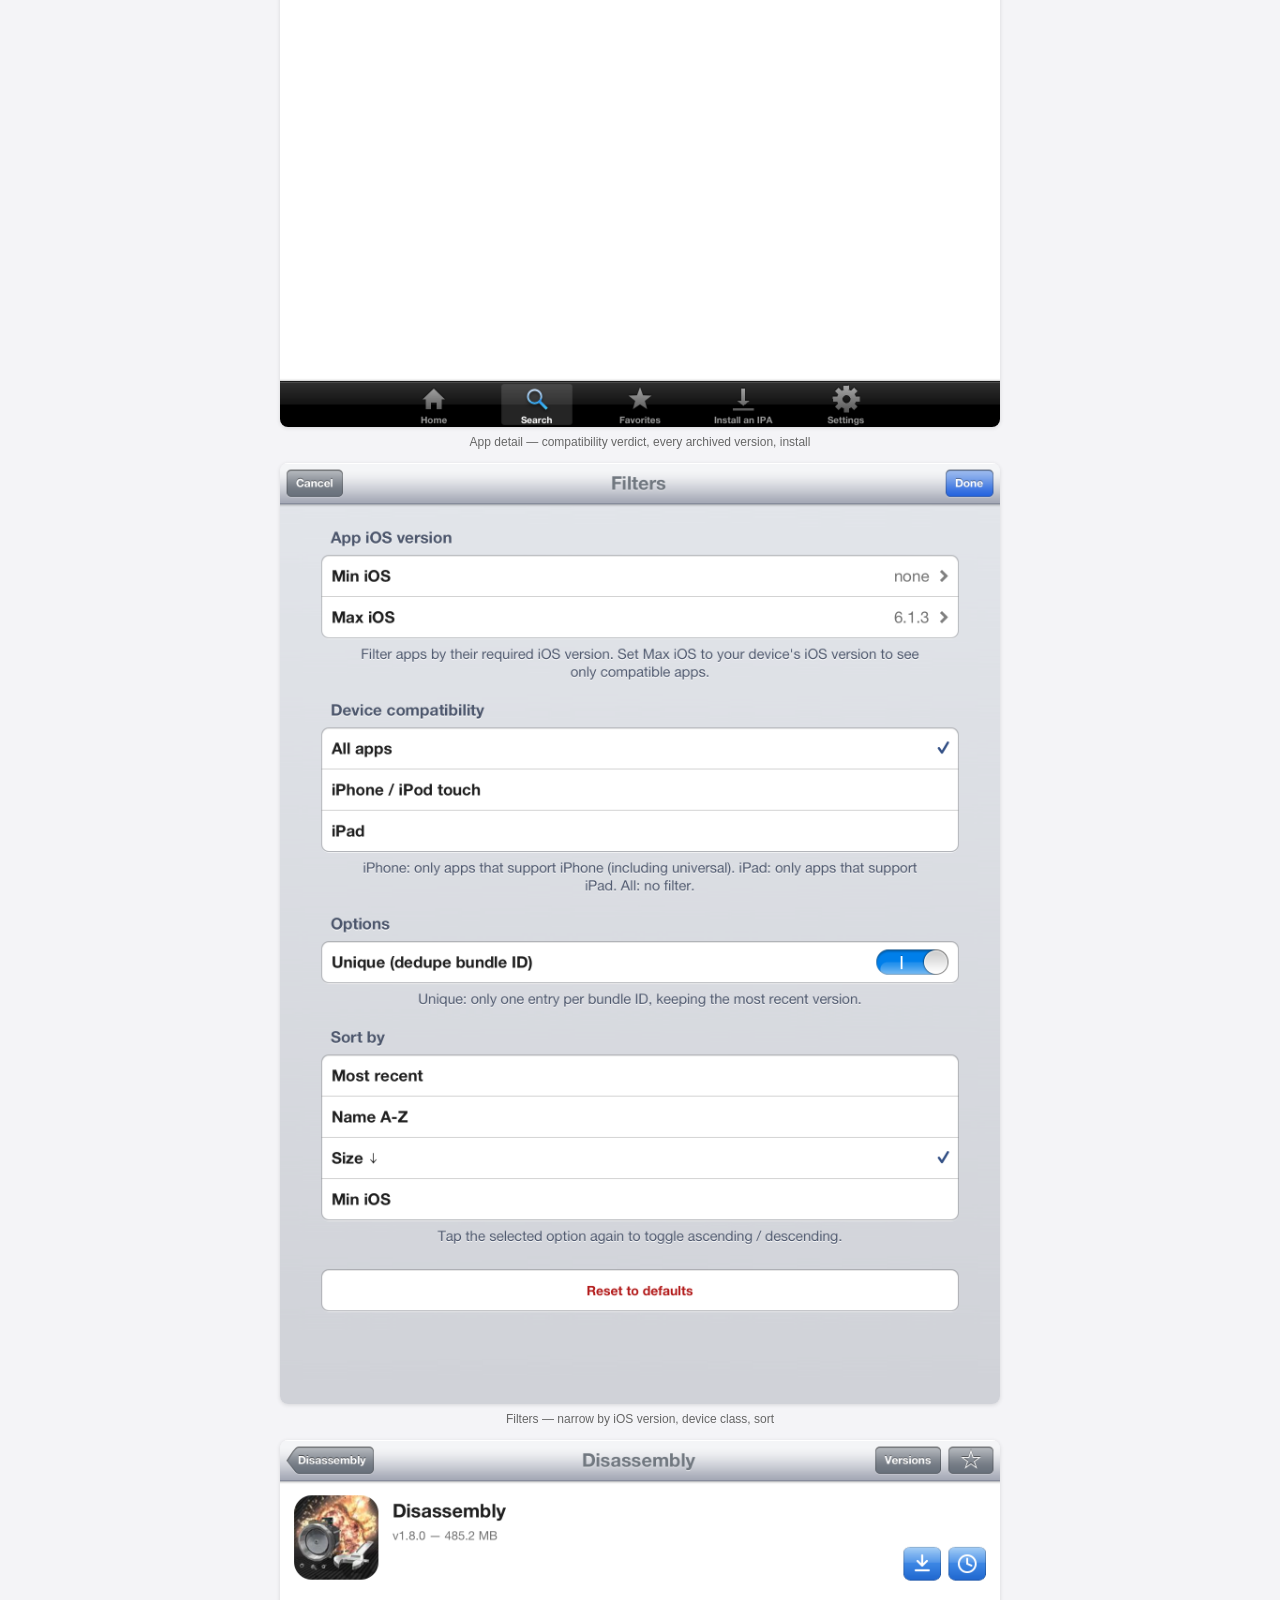
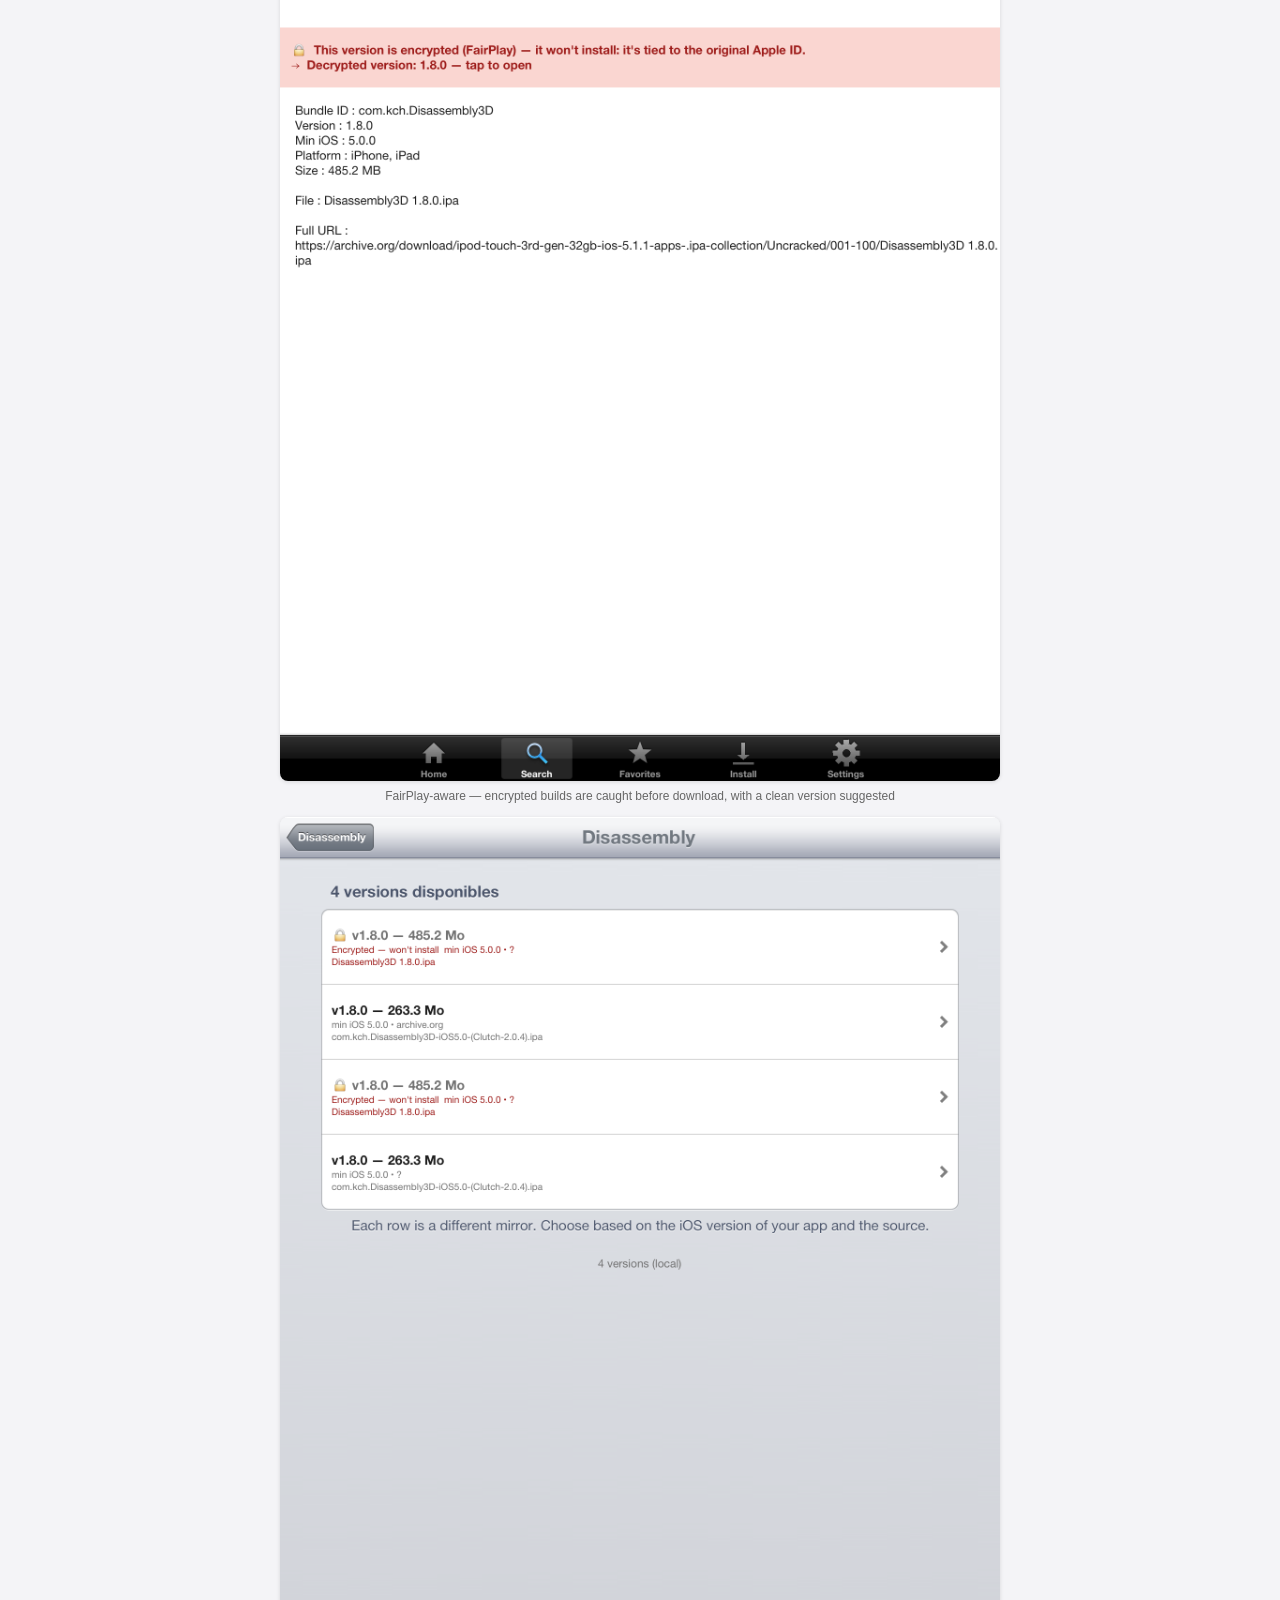
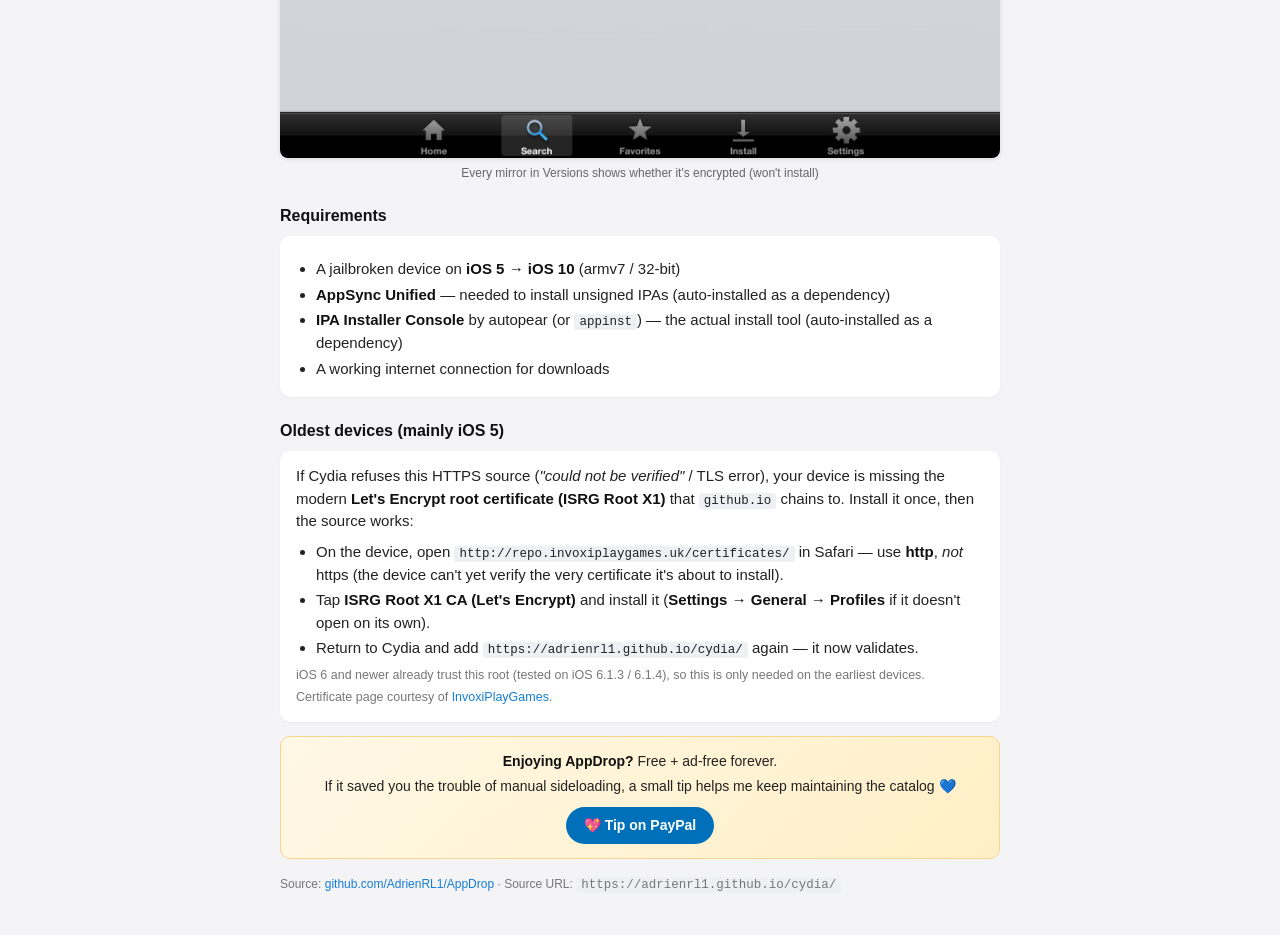
==== commit 4e408bf5: "AppDrop v3.1.4: add .deb + Packages index + depiction (remove Works Today/Modded/Share/Suggest)" ====
--- a/depiction.html
+++ b/depiction.html
@@ -155,7 +155,16 @@
 </div>
 
 <div class="changelog">
-  <h3>What's new <span class="ver">v3.1.3</span></h3>
+  <h3>What's new <span class="ver">v3.1.4</span></h3>
+  <ul>
+    <li><b>The #1 crash is fixed</b> — AppDrop could be killed by the system whenever it was sent to the background (it was holding the catalogue database open while suspended). It now closes the database on background and reopens it instantly when you return — by far the most common crash on iPhone 4 / iPod touch 4 / 4S</li>
+    <li><b>"No apps" fixed</b> — if the downloaded catalogue was ever incomplete, the app could be stuck showing an empty library; it now detects that and re-downloads automatically</li>
+    <li><b>False "Install failed" reduced</b> — it now also checks the device's filesystem directly, so a real install is no longer shown as failed</li>
+    <li><b>Cancel during "Installing…"</b> now stops before the app is installed, and a download stuck at 0% no longer hangs forever (it times out and retries on a fresh mirror)</li>
+    <li><b>Respring</b> (Settings) now actually works</li>
+    <li><b>Removed</b> — "Works Today", "Modded apps", "Share an app" and "Suggest a category"</li>
+  </ul>
+  <h3 style="margin-top:16px">v3.1.3</h3>
   <ul>
     <li><b>Polish — 9th language</b> — the full interface <i>and</i> all 4,740 app descriptions are now in Polish, auto-detected from your device language. Polish translation contributed by <b>Gerg_</b> on Reddit — thank you!</li>
     <li><b>Big performance pass</b> — faster, and lighter on CPU, GPU, RAM and slow storage, tuned per device from the iPad 1 up — with no change in behaviour</li>
@@ -205,7 +214,7 @@
 
 <h2>What it does</h2>
 <div class="card">
-AppDrop opens onto the <b>IPA Archive</b> catalog (43,000+ iOS apps, with every version archived), browsable <b>by category</b>. The catalog is downloaded on first launch and keeps itself up to date. Search by title, browse categories, pick from the <b>"Works today"</b> revival list or the new <b>Modded apps</b> section, and save favourites into your own folders. Tap install — the app delegates to <b>IPA Installer Console</b> (already required by this package) and your jailbreak does the rest.
+AppDrop opens onto the <b>IPA Archive</b> catalog (43,000+ iOS apps, with every version archived), browsable <b>by category</b>. The catalog is downloaded on first launch and keeps itself up to date. Search by title, browse categories, and save favourites into your own folders. Tap install — the app delegates to <b>IPA Installer Console</b> (already required by this package) and your jailbreak does the rest.
 </div>
 
 <h2>Highlights</h2>
@@ -215,8 +224,6 @@
   <li><b>17 themes + full dark mode</b> — retint the whole app live, no restart</li>
   <li><b>List or grid, your way</b> — on iPhone and iPad via a native iOS-6 wheel; widget-style reorder/resize on the home</li>
   <li><b>Favorites, folders &amp; download-later</b> — organise apps your way</li>
-  <li><b>"Works today" + Modded apps</b> — apps that still run today, plus a new section for patched builds</li>
-  <li><b>Share an app</b> — moderated upload of apps you have the right to share</li>
   <li><b>Device-aware + FairPlay-aware</b> — a compatibility verdict per app, and DRM-encrypted builds caught before download</li>
   <li><b>9 languages</b> — EN · FR · ES · DE · PT‑BR · JA · ZH‑Hans · TR · PL, auto-detected, with localized app descriptions</li>
   <li><b>Pause/resume installs</b> — multi-select batch installs, a downloads counter, DNS-over-HTTPS + HTTP-proxy</li>
@@ -234,9 +241,6 @@
 
   <img src="screenshots/v3-detail.png" alt="App detail screen">
   <div class="caption">App detail — compatibility verdict, every archived version, install</div>
-
-  <img src="screenshots/v3-works-today.png" alt="Works Today list">
-  <div class="caption">"Works today" — apps that still run on old iOS</div>
 
   <img src="screenshots/v3-filters.png" alt="Filters screen">
   <div class="caption">Filters — narrow by iOS version, device class, sort</div>
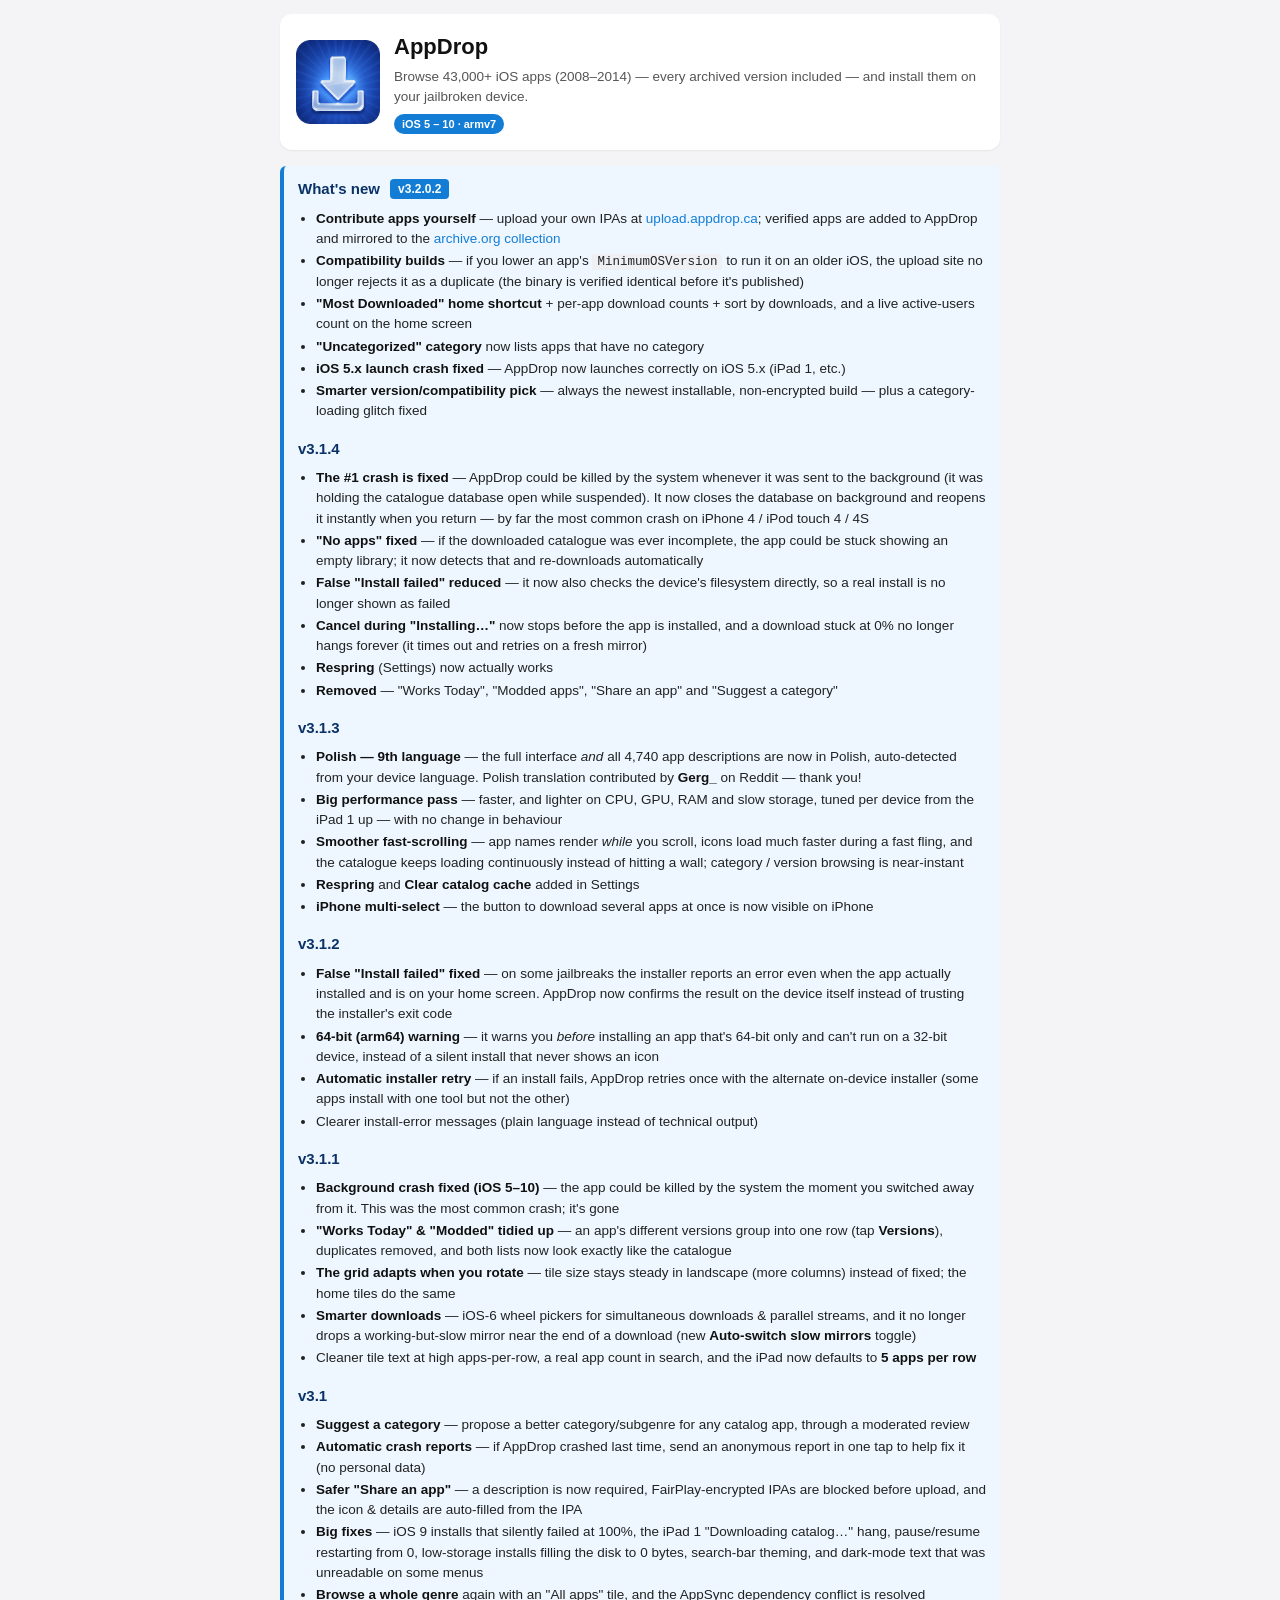
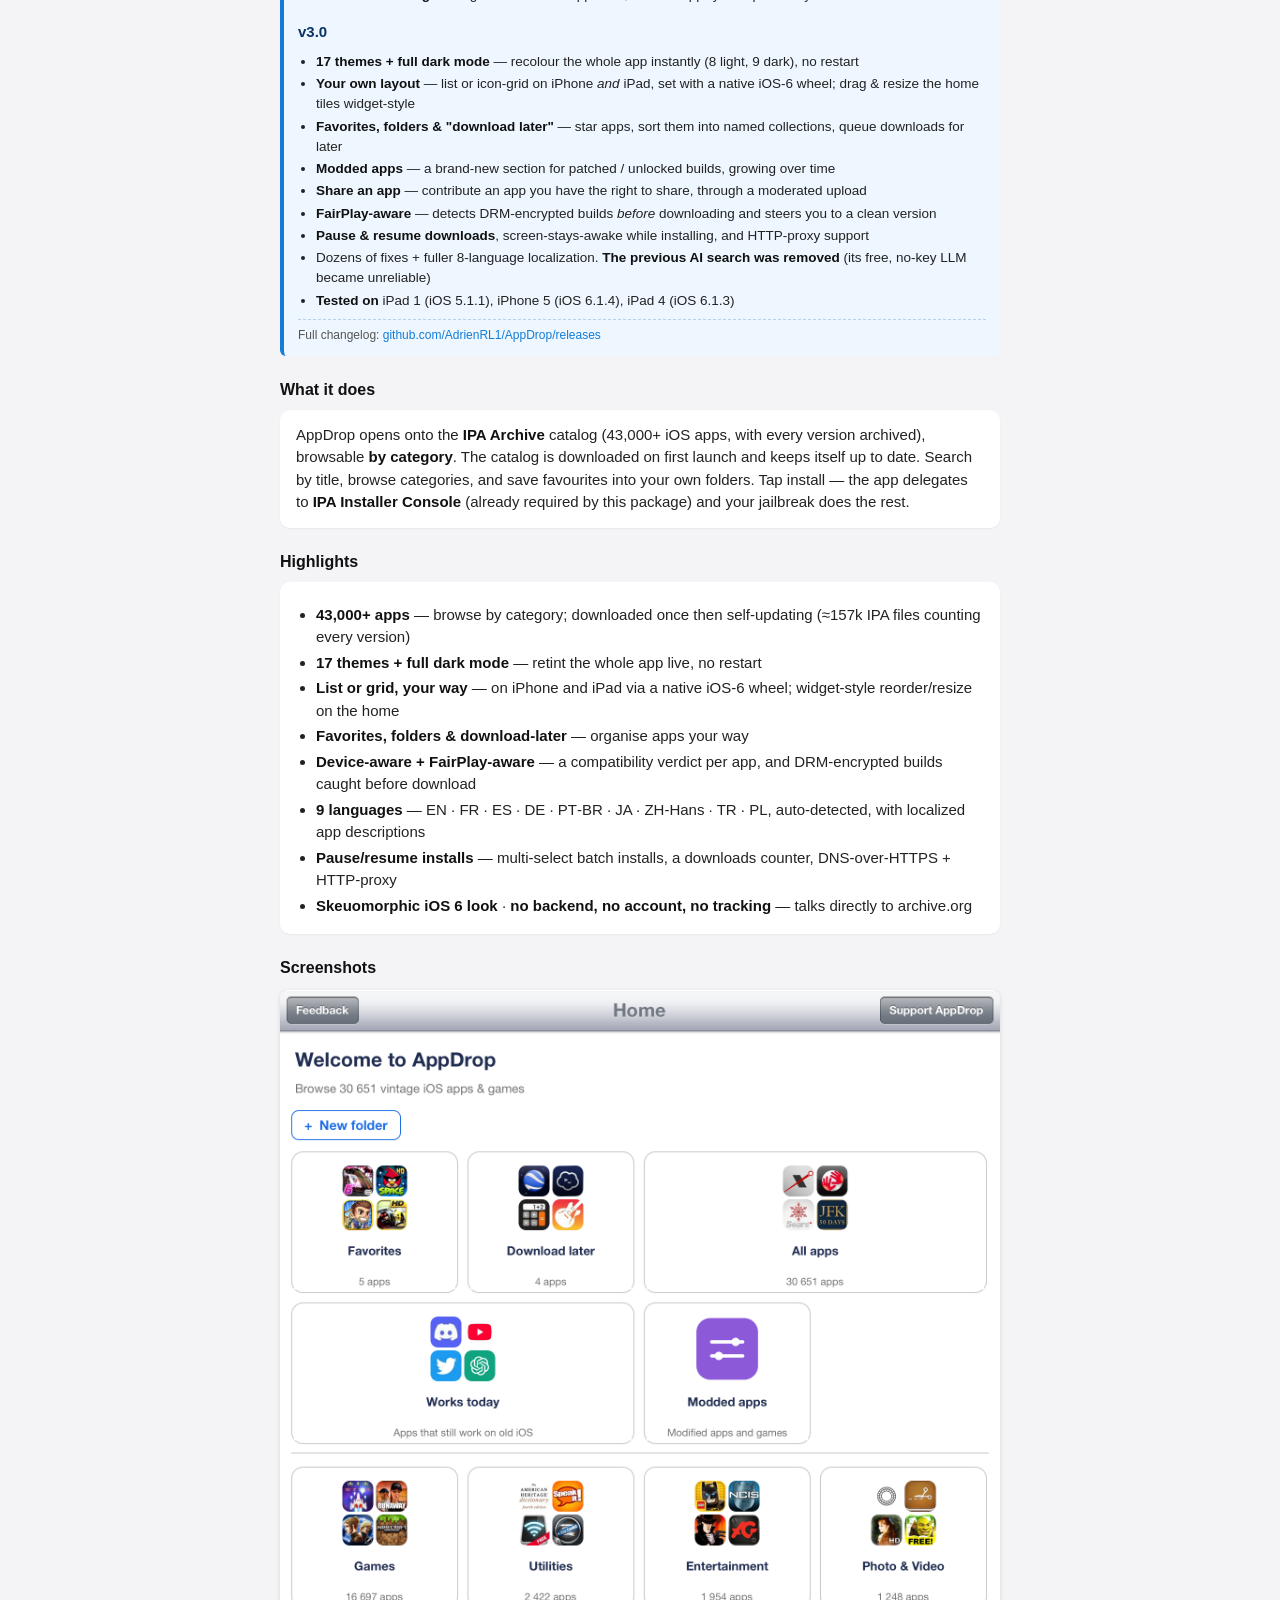
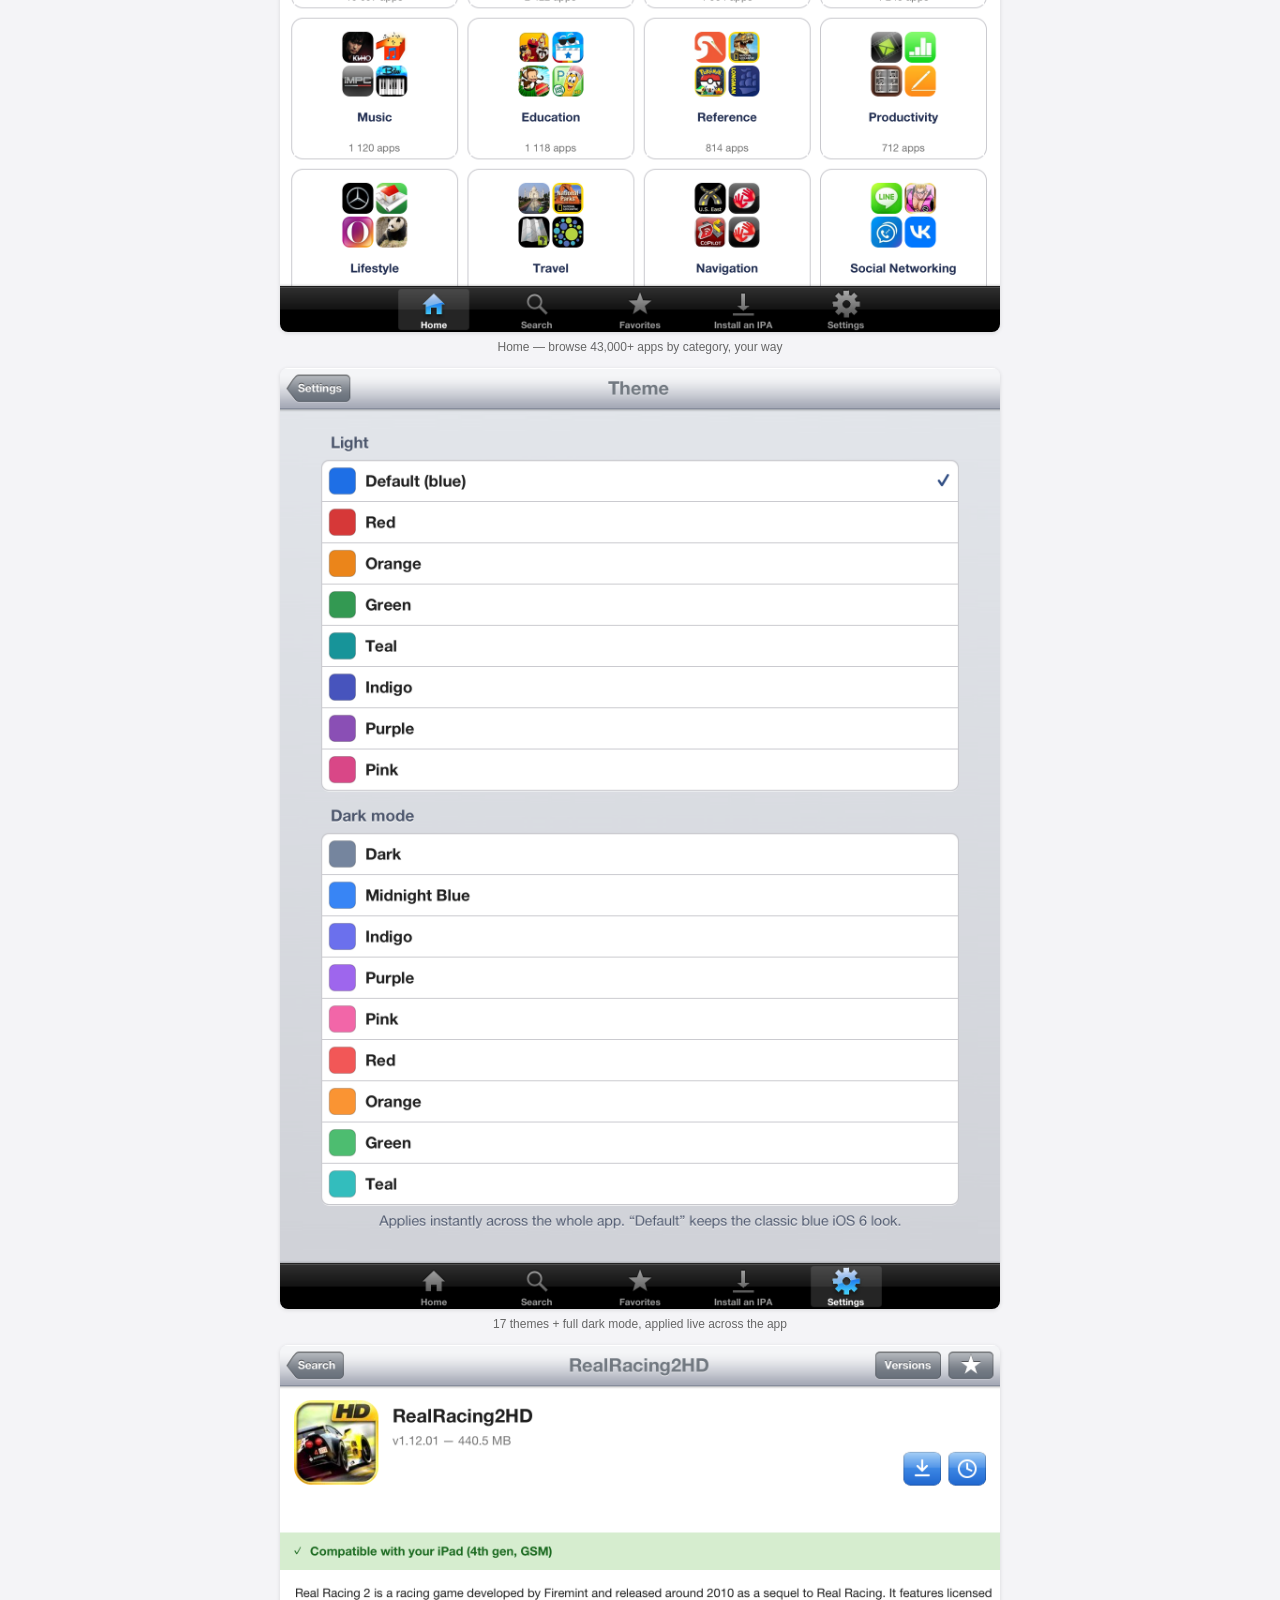
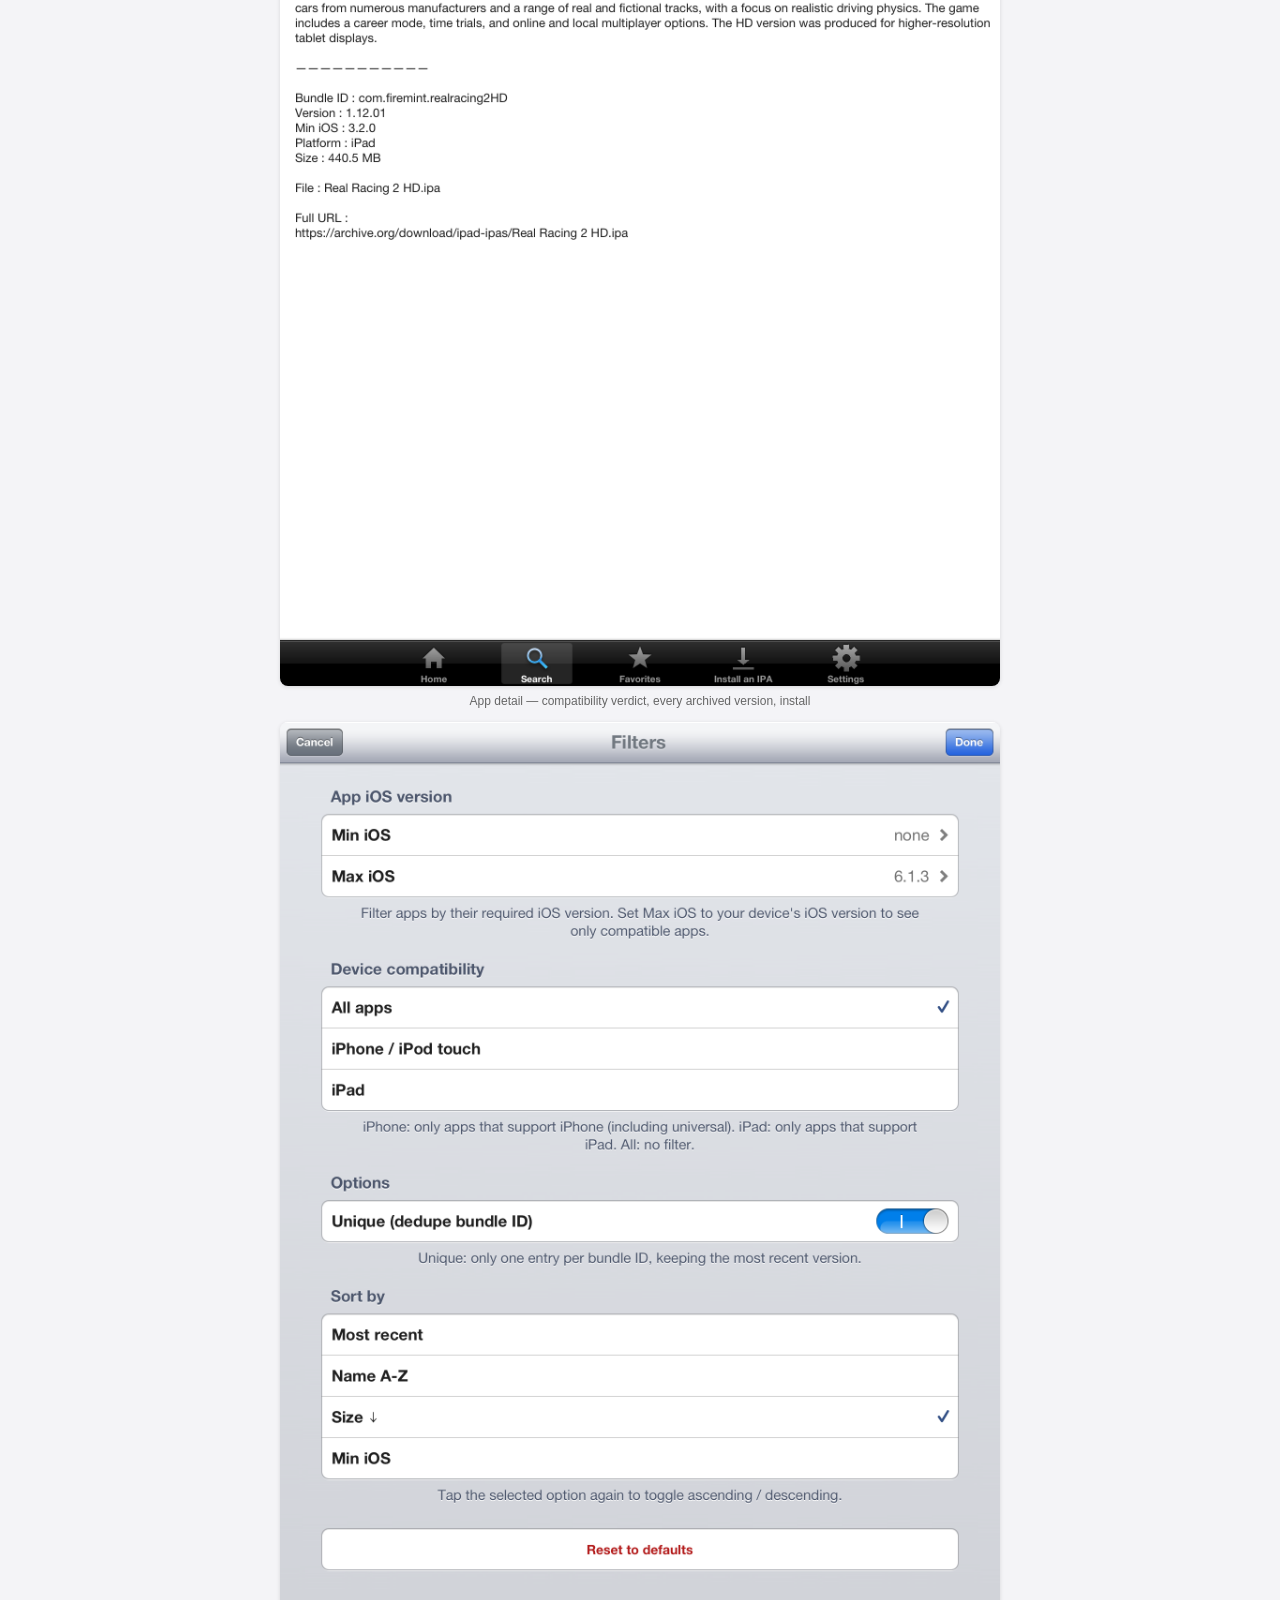
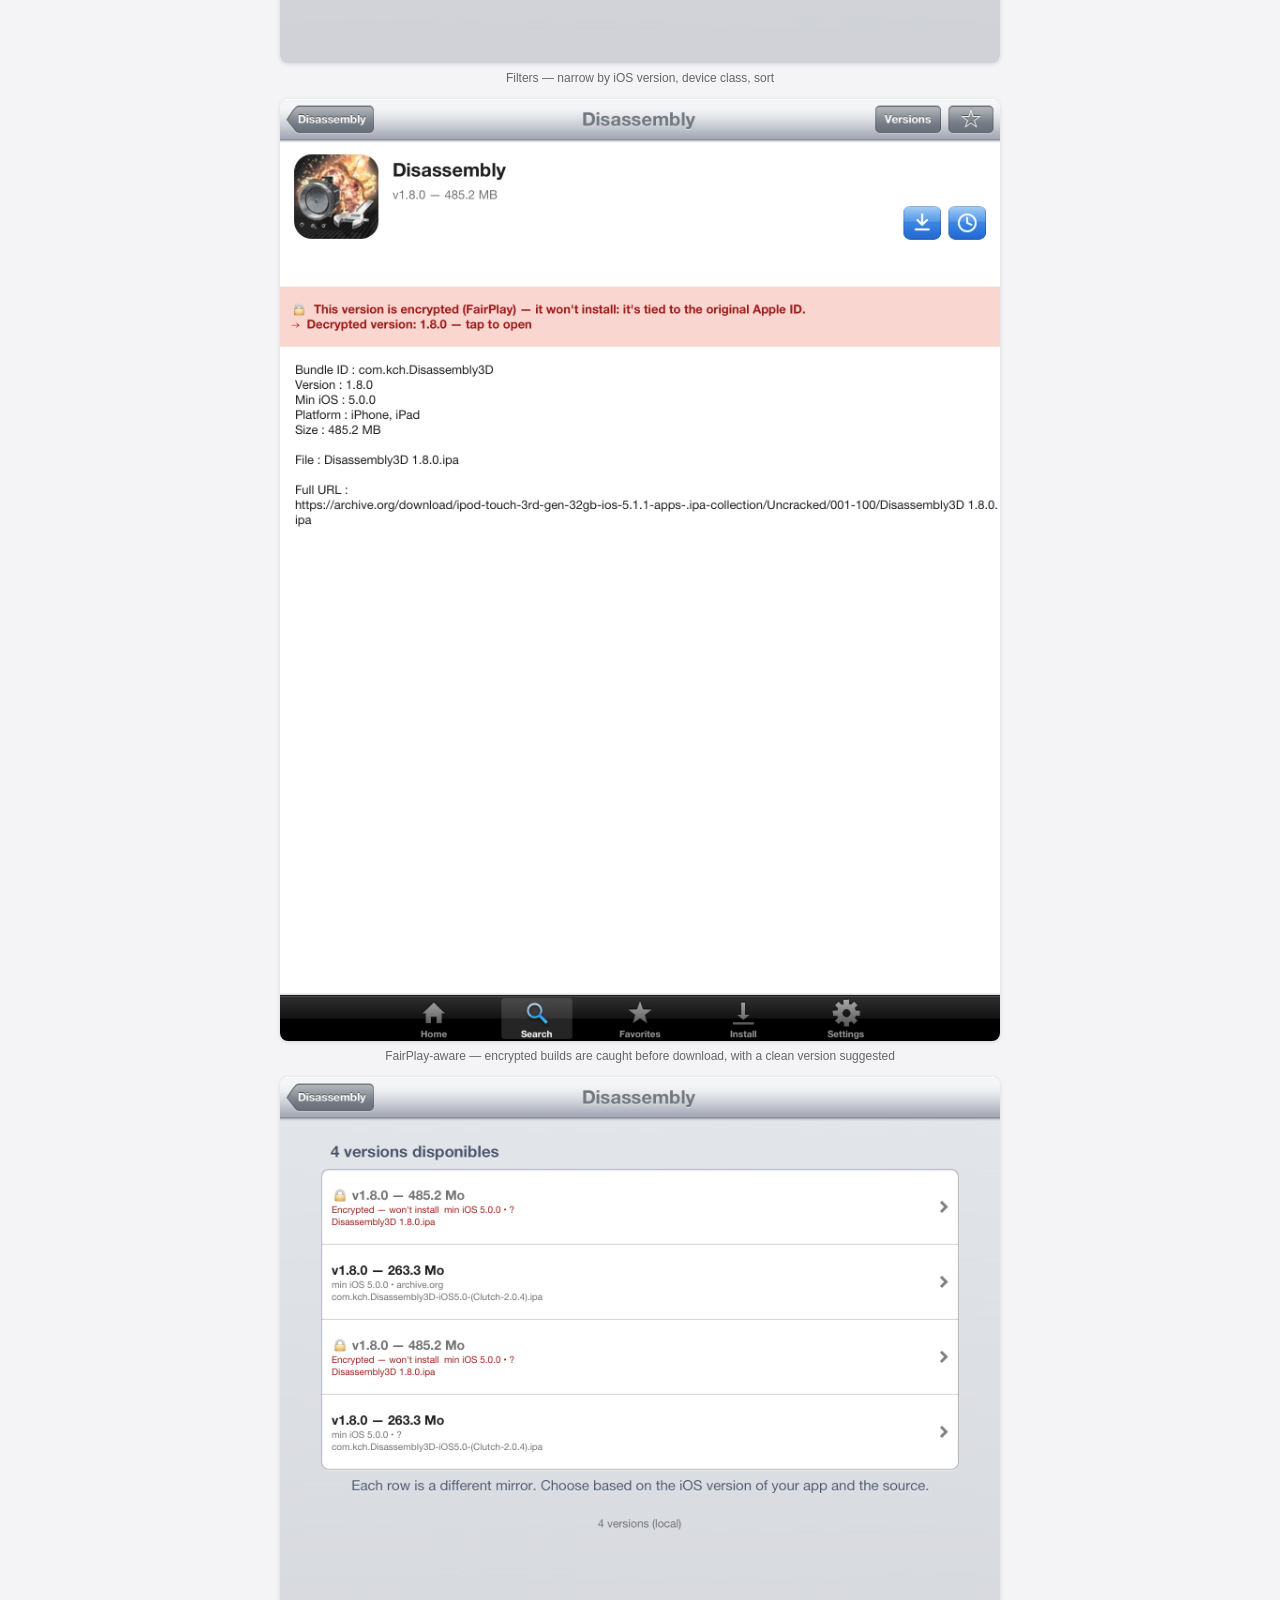
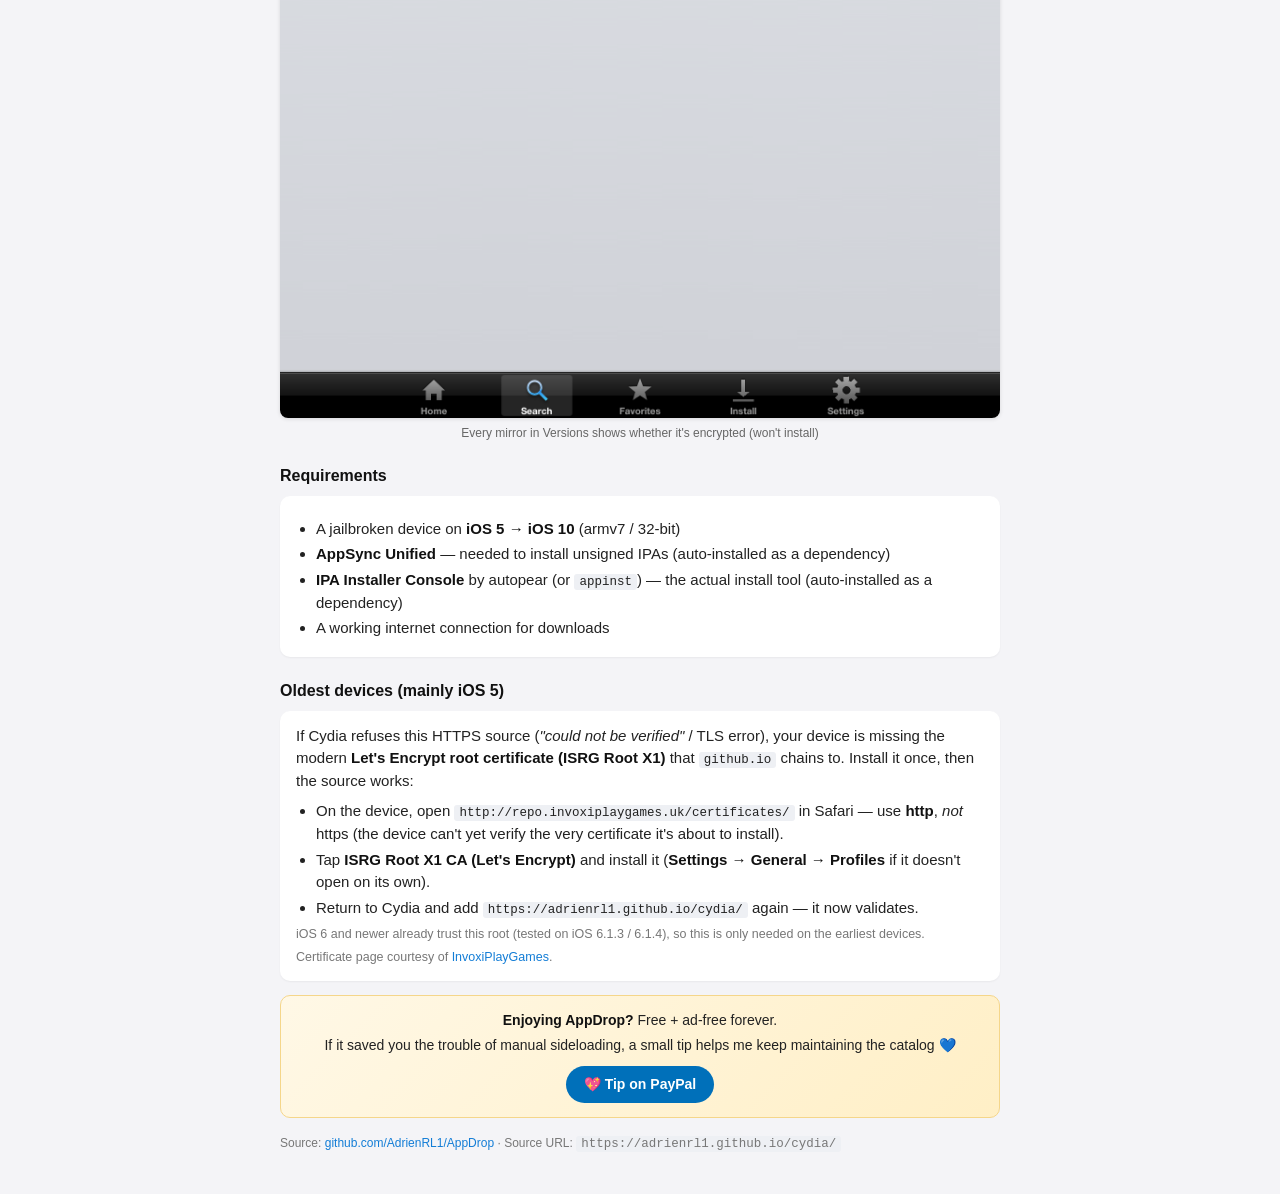
==== commit d344bdcd: "AppDrop v3.2.0.2 — automatic compatibility-build uploads (lower MinimumOSVersion no longer rejected " ====
--- a/depiction.html
+++ b/depiction.html
@@ -155,7 +155,16 @@
 </div>
 
 <div class="changelog">
-  <h3>What's new <span class="ver">v3.1.4</span></h3>
+  <h3>What's new <span class="ver">v3.2.0.2</span></h3>
+  <ul>
+    <li><b>Contribute apps yourself</b> — upload your own IPAs at <a href="https://upload.appdrop.ca">upload.appdrop.ca</a>; verified apps are added to AppDrop and mirrored to the <a href="https://archive.org/details/appdrop-apps">archive.org collection</a></li>
+    <li><b>Compatibility builds</b> — if you lower an app's <code>MinimumOSVersion</code> to run it on an older iOS, the upload site no longer rejects it as a duplicate (the binary is verified identical before it's published)</li>
+    <li><b>"Most Downloaded" home shortcut</b> + per-app download counts + sort by downloads, and a live active-users count on the home screen</li>
+    <li><b>"Uncategorized" category</b> now lists apps that have no category</li>
+    <li><b>iOS 5.x launch crash fixed</b> — AppDrop now launches correctly on iOS 5.x (iPad 1, etc.)</li>
+    <li><b>Smarter version/compatibility pick</b> — always the newest installable, non-encrypted build — plus a category-loading glitch fixed</li>
+  </ul>
+  <h3 style="margin-top:16px">v3.1.4</h3>
   <ul>
     <li><b>The #1 crash is fixed</b> — AppDrop could be killed by the system whenever it was sent to the background (it was holding the catalogue database open while suspended). It now closes the database on background and reopens it instantly when you return — by far the most common crash on iPhone 4 / iPod touch 4 / 4S</li>
     <li><b>"No apps" fixed</b> — if the downloaded catalogue was ever incomplete, the app could be stuck showing an empty library; it now detects that and re-downloads automatically</li>
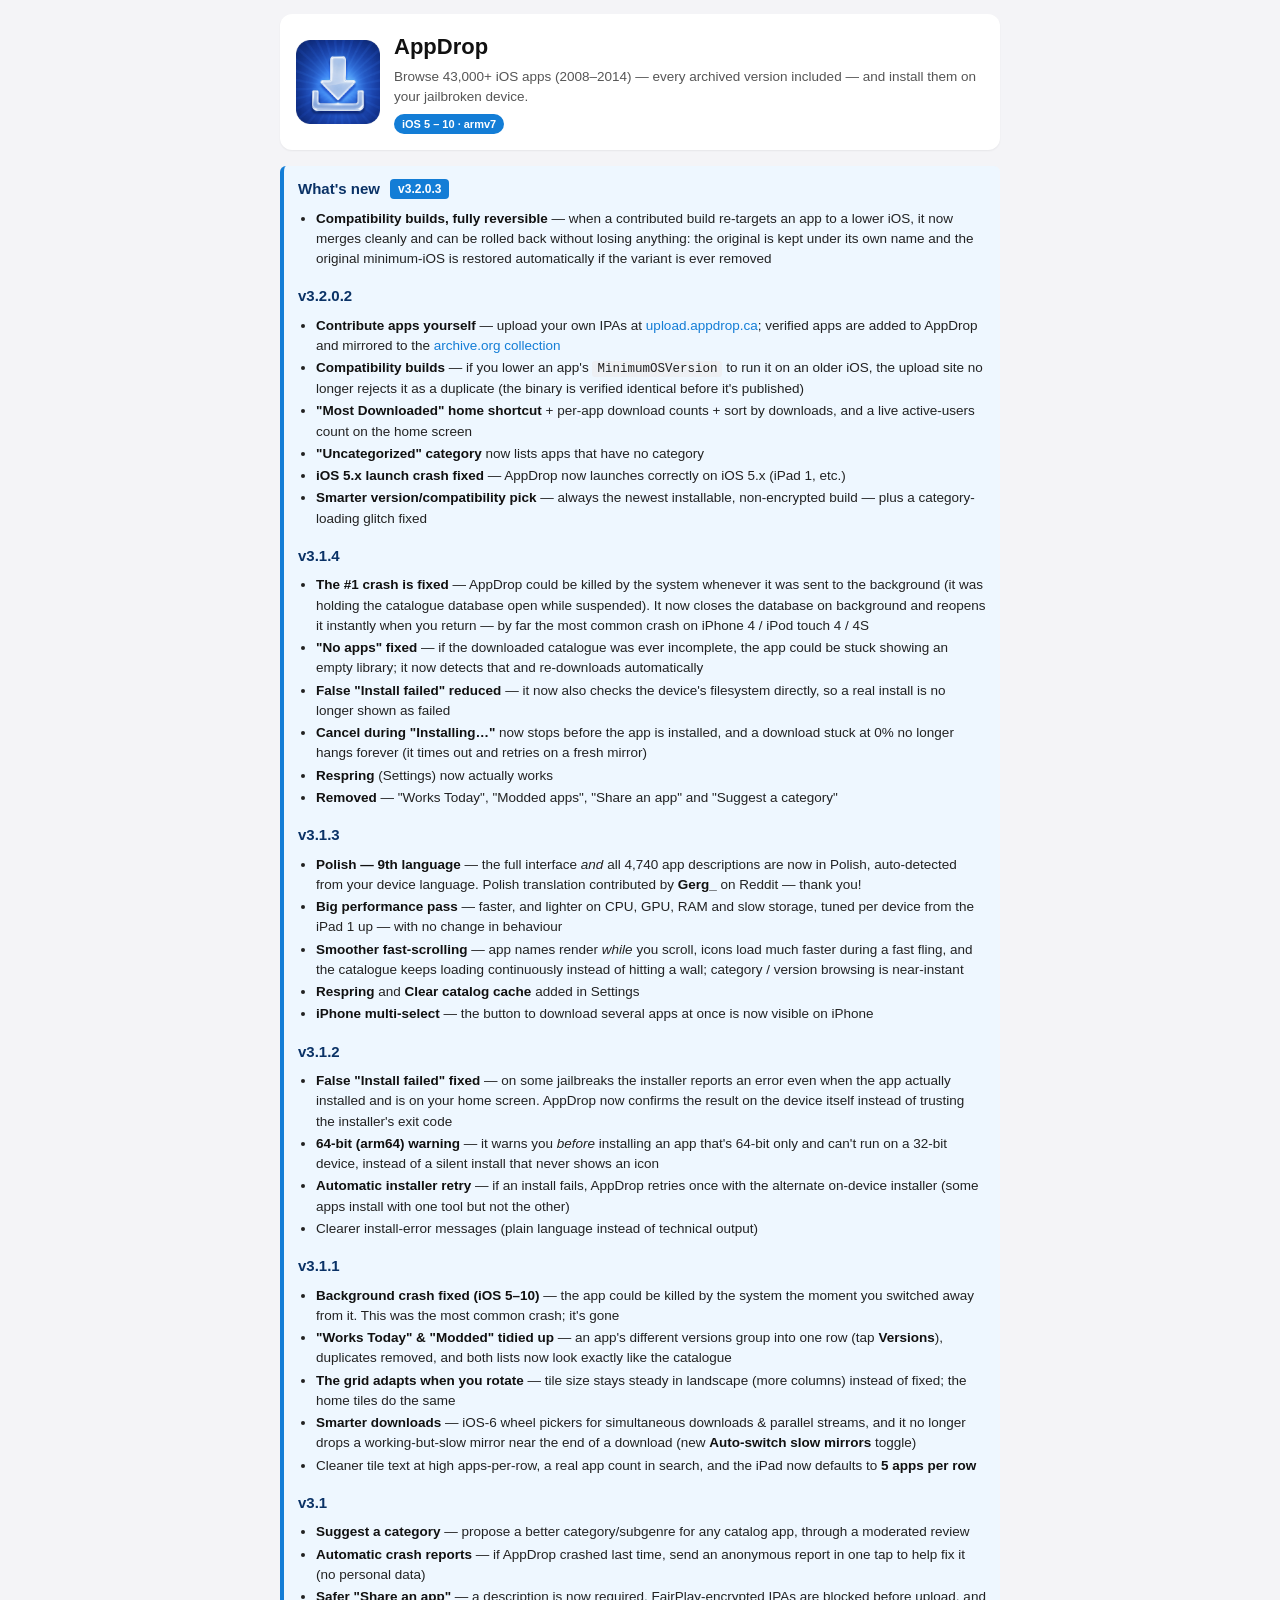
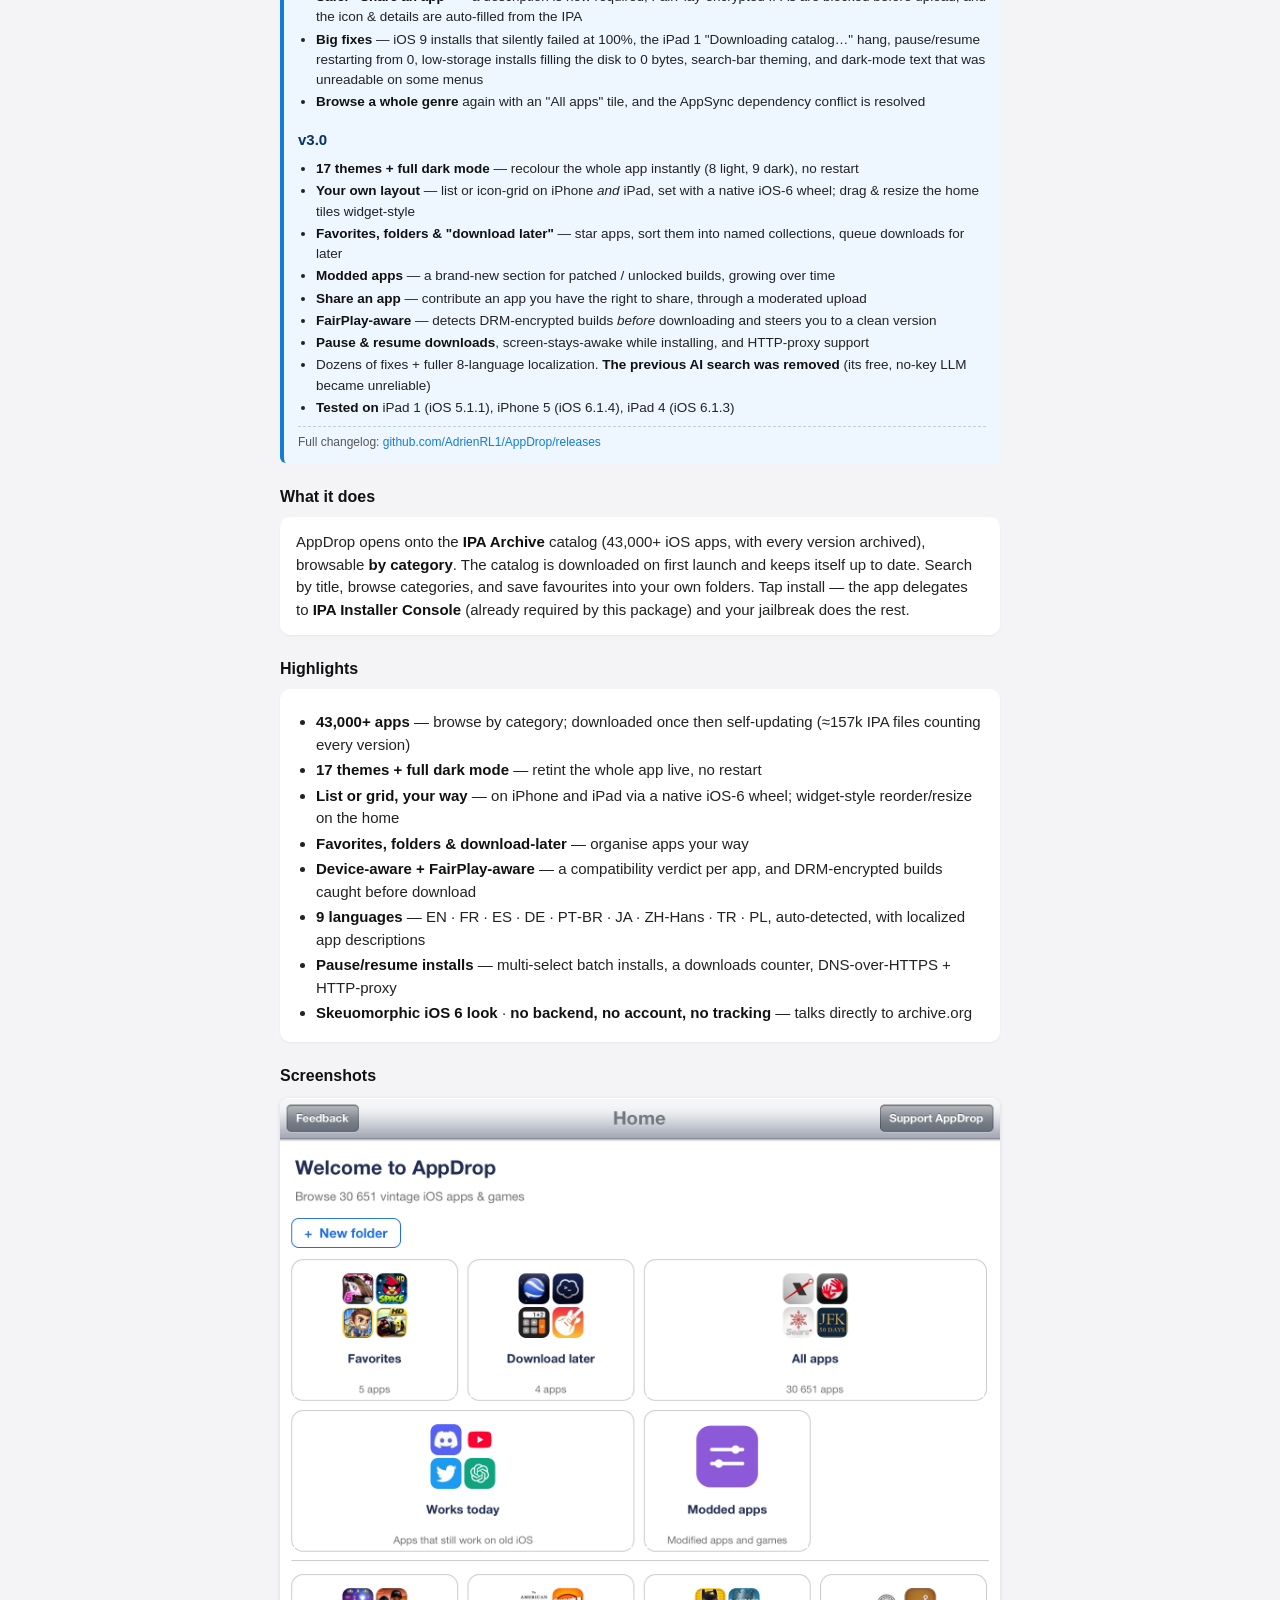
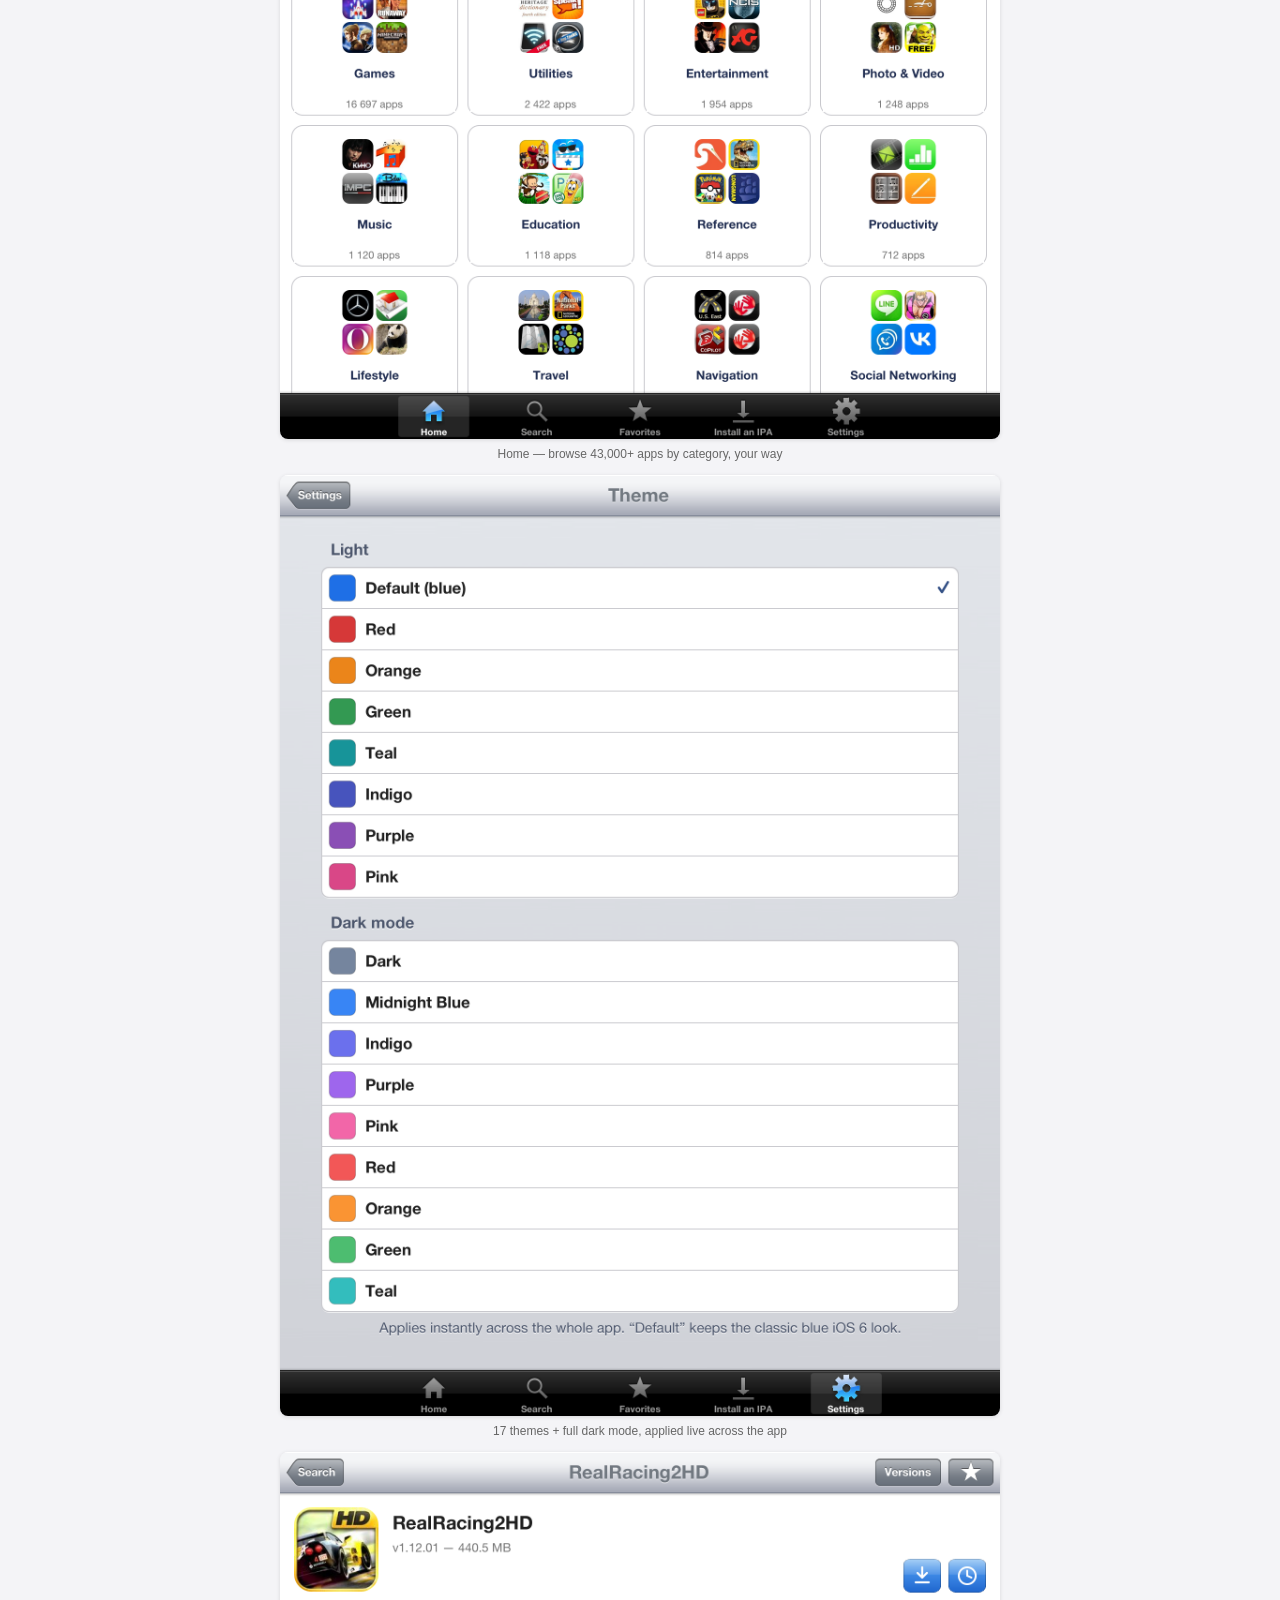
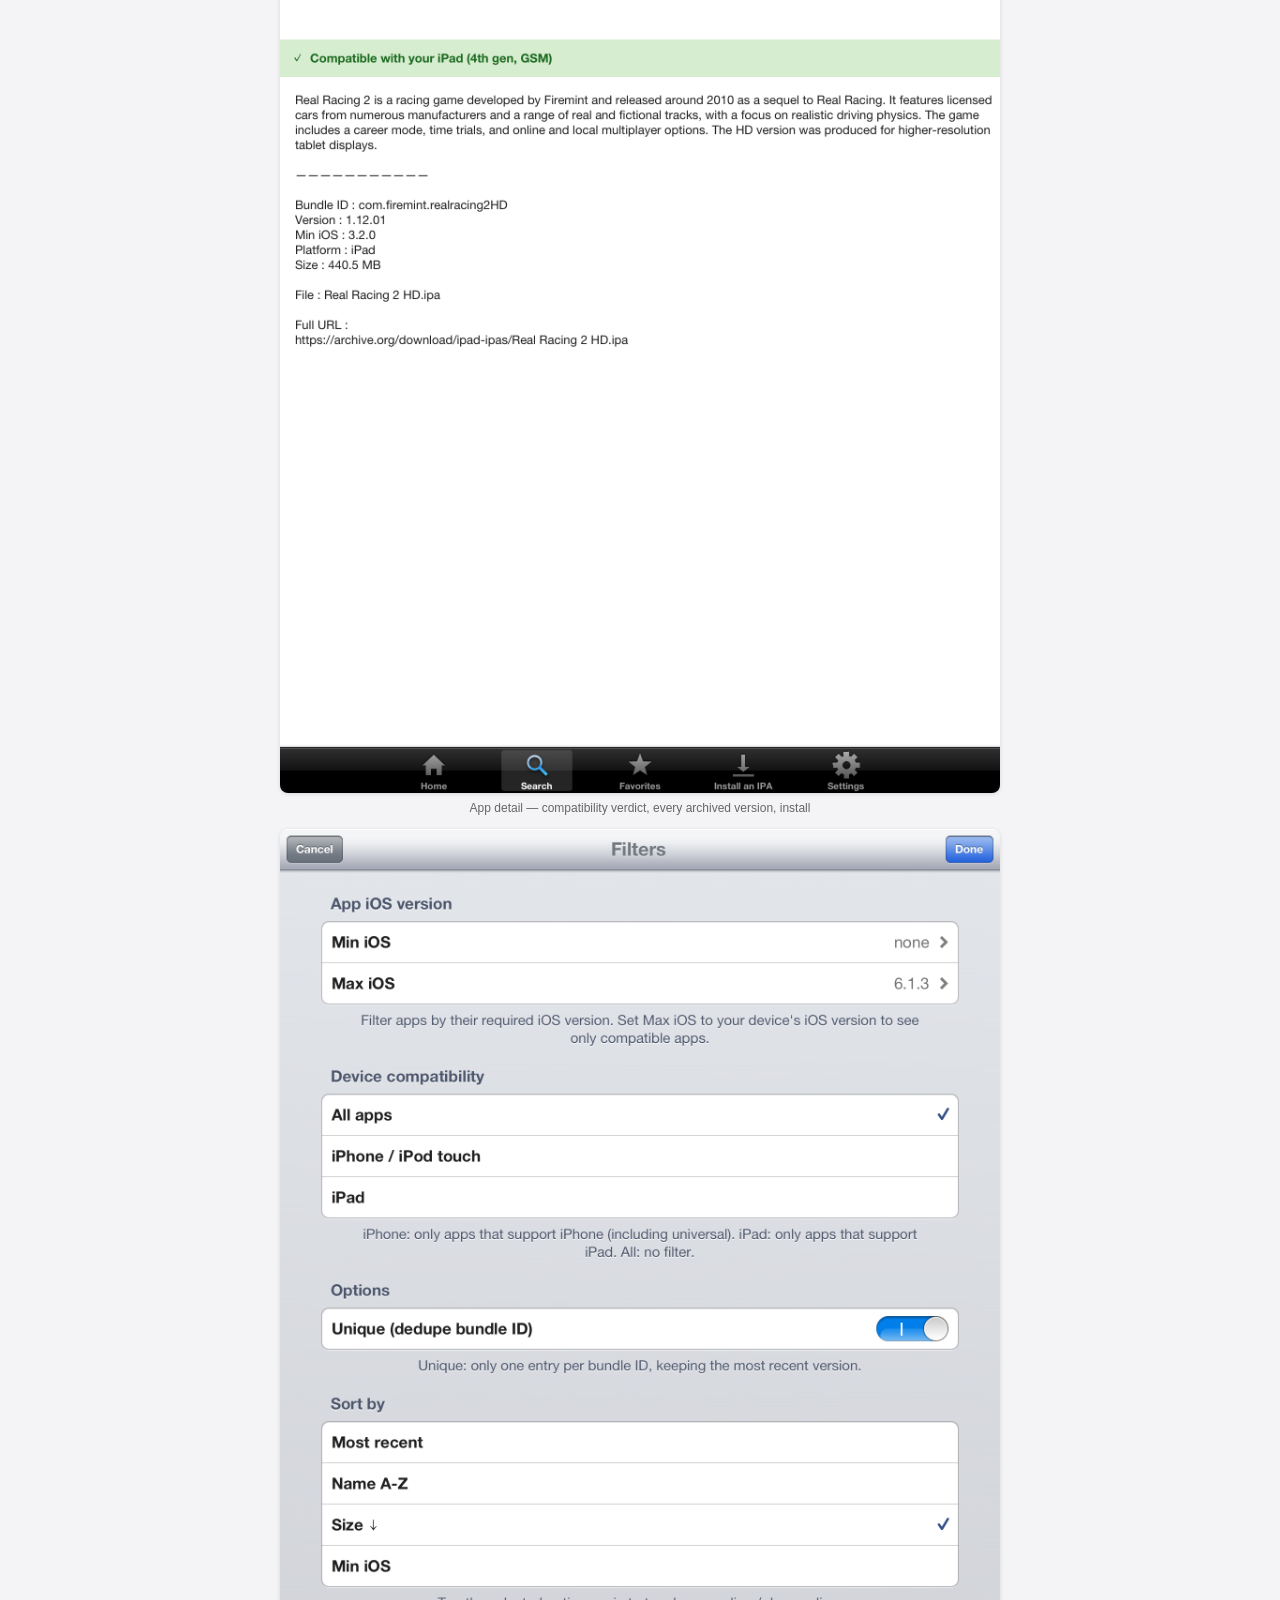
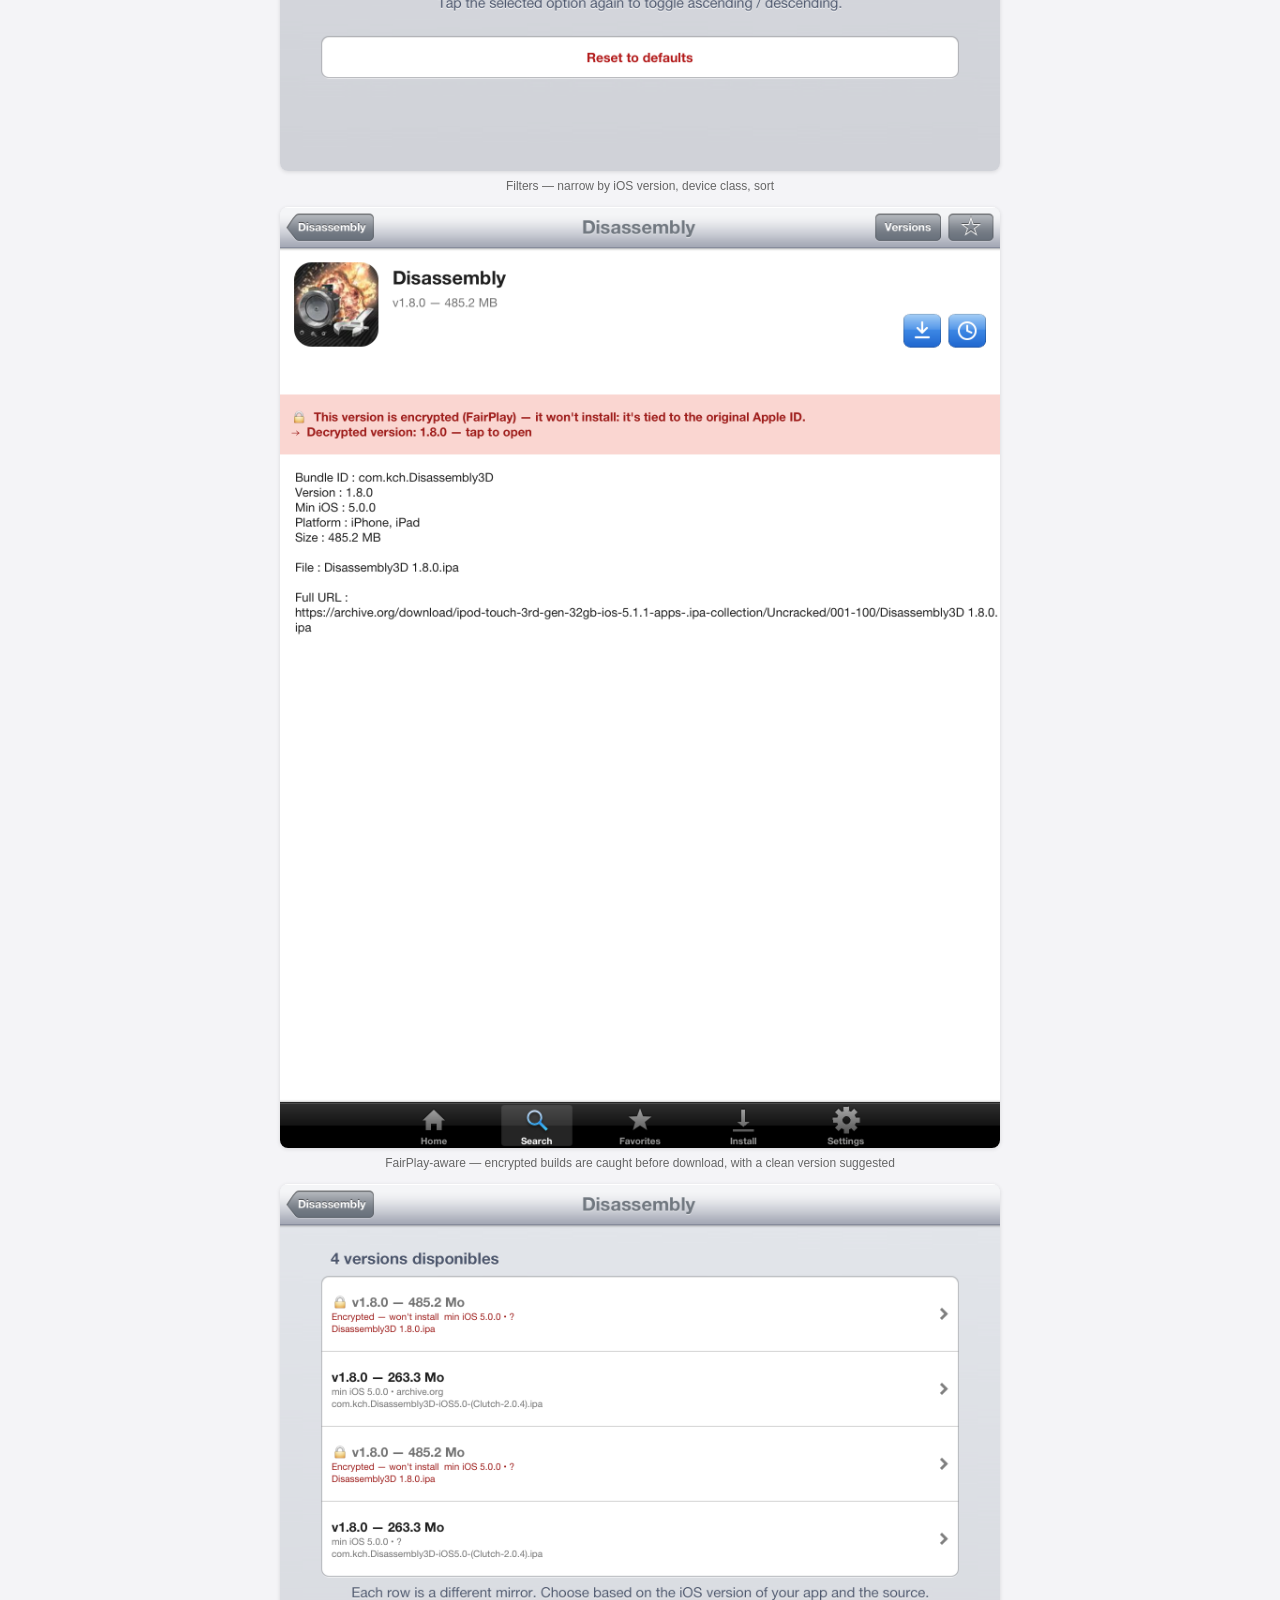
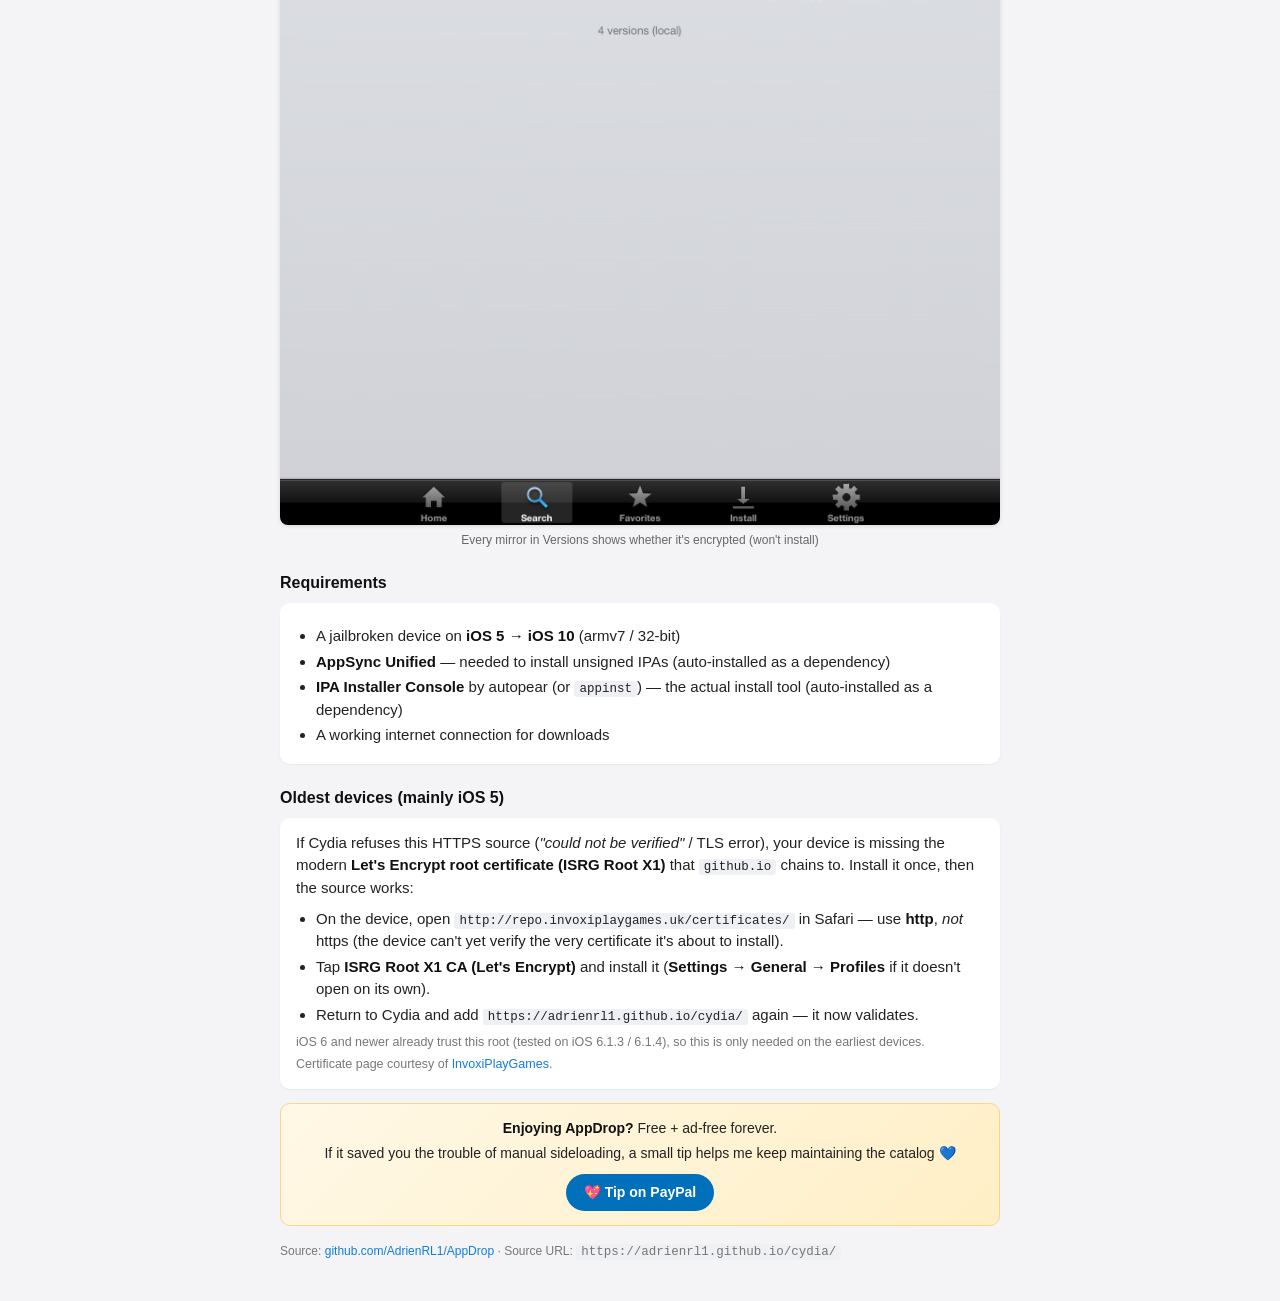
==== commit fd342d08: "AppDrop v3.2.0.3 — reversible compatibility builds (original IPA preserved, min-iOS restorable)" ====
--- a/depiction.html
+++ b/depiction.html
@@ -155,7 +155,11 @@
 </div>
 
 <div class="changelog">
-  <h3>What's new <span class="ver">v3.2.0.2</span></h3>
+  <h3>What's new <span class="ver">v3.2.0.3</span></h3>
+  <ul>
+    <li><b>Compatibility builds, fully reversible</b> — when a contributed build re-targets an app to a lower iOS, it now merges cleanly and can be rolled back without losing anything: the original is kept under its own name and the original minimum-iOS is restored automatically if the variant is ever removed</li>
+  </ul>
+  <h3 style="margin-top:16px">v3.2.0.2</h3>
   <ul>
     <li><b>Contribute apps yourself</b> — upload your own IPAs at <a href="https://upload.appdrop.ca">upload.appdrop.ca</a>; verified apps are added to AppDrop and mirrored to the <a href="https://archive.org/details/appdrop-apps">archive.org collection</a></li>
     <li><b>Compatibility builds</b> — if you lower an app's <code>MinimumOSVersion</code> to run it on an older iOS, the upload site no longer rejects it as a duplicate (the binary is verified identical before it's published)</li>
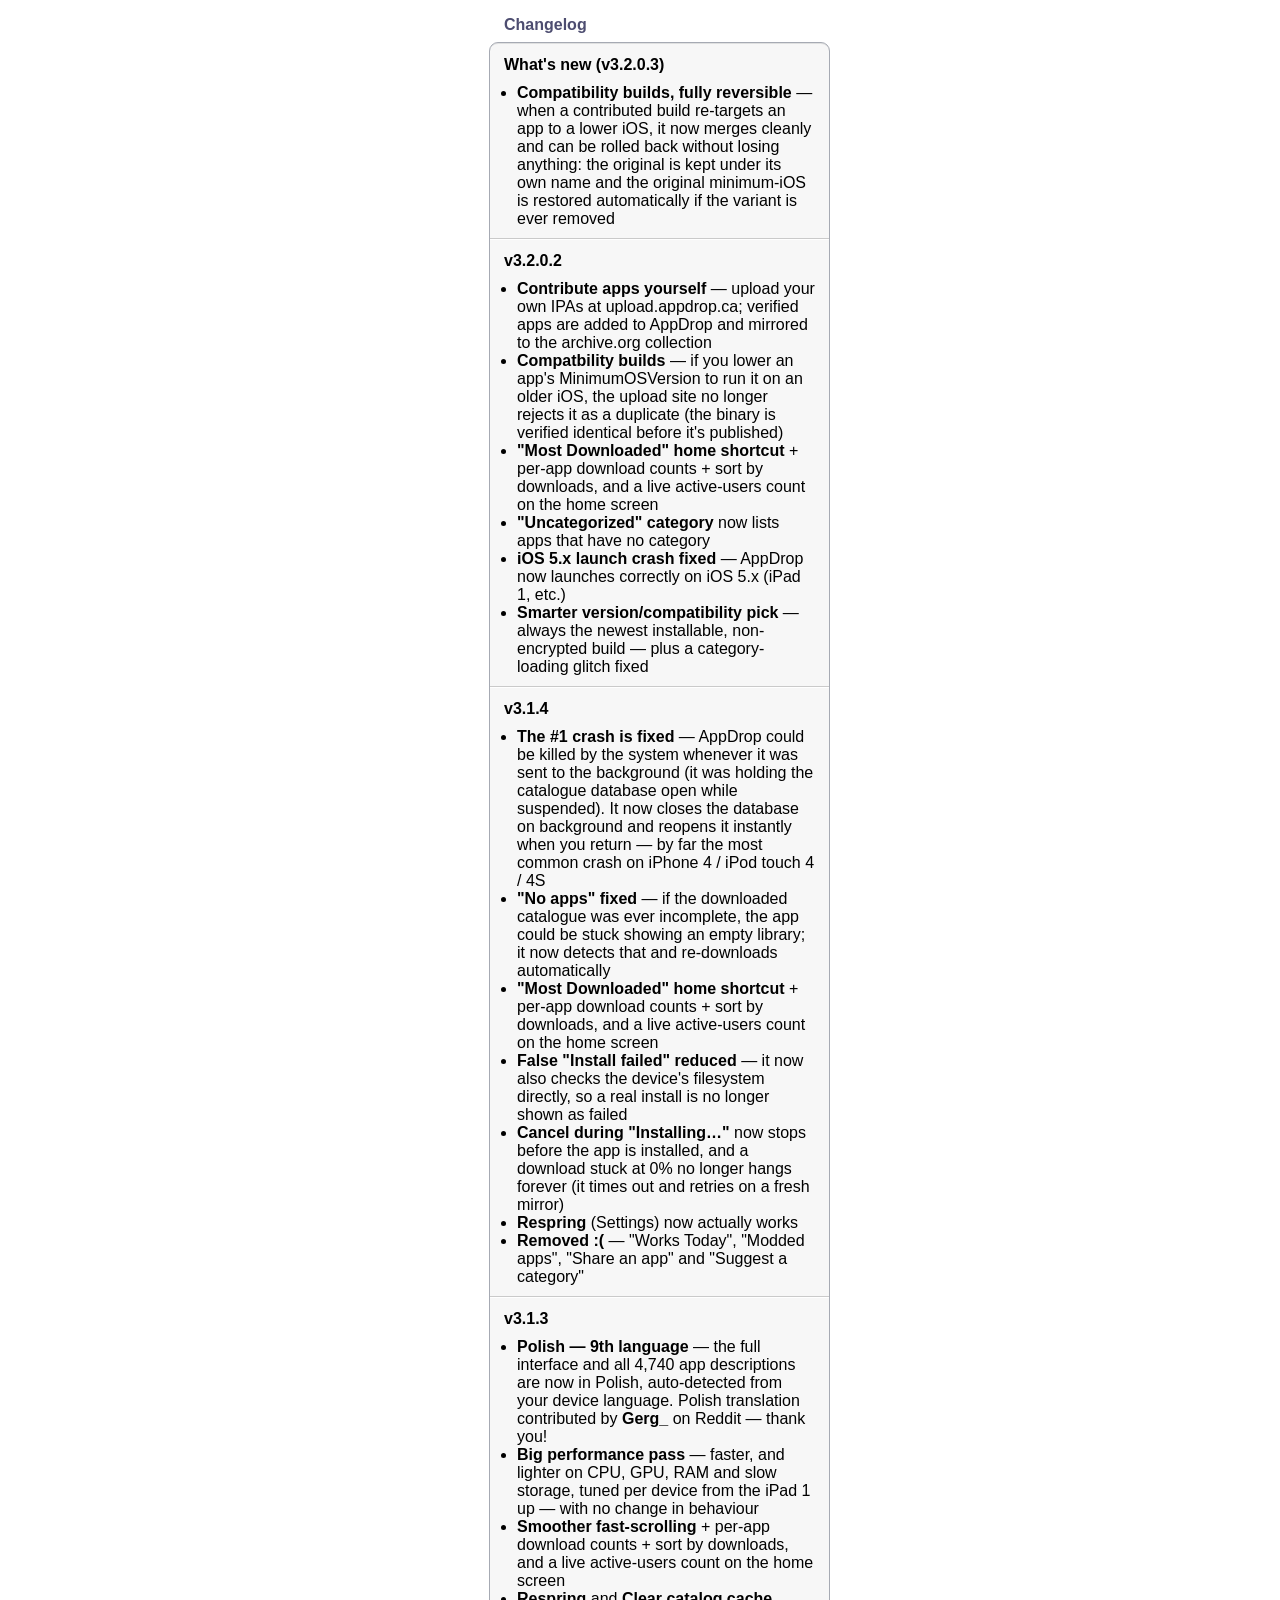
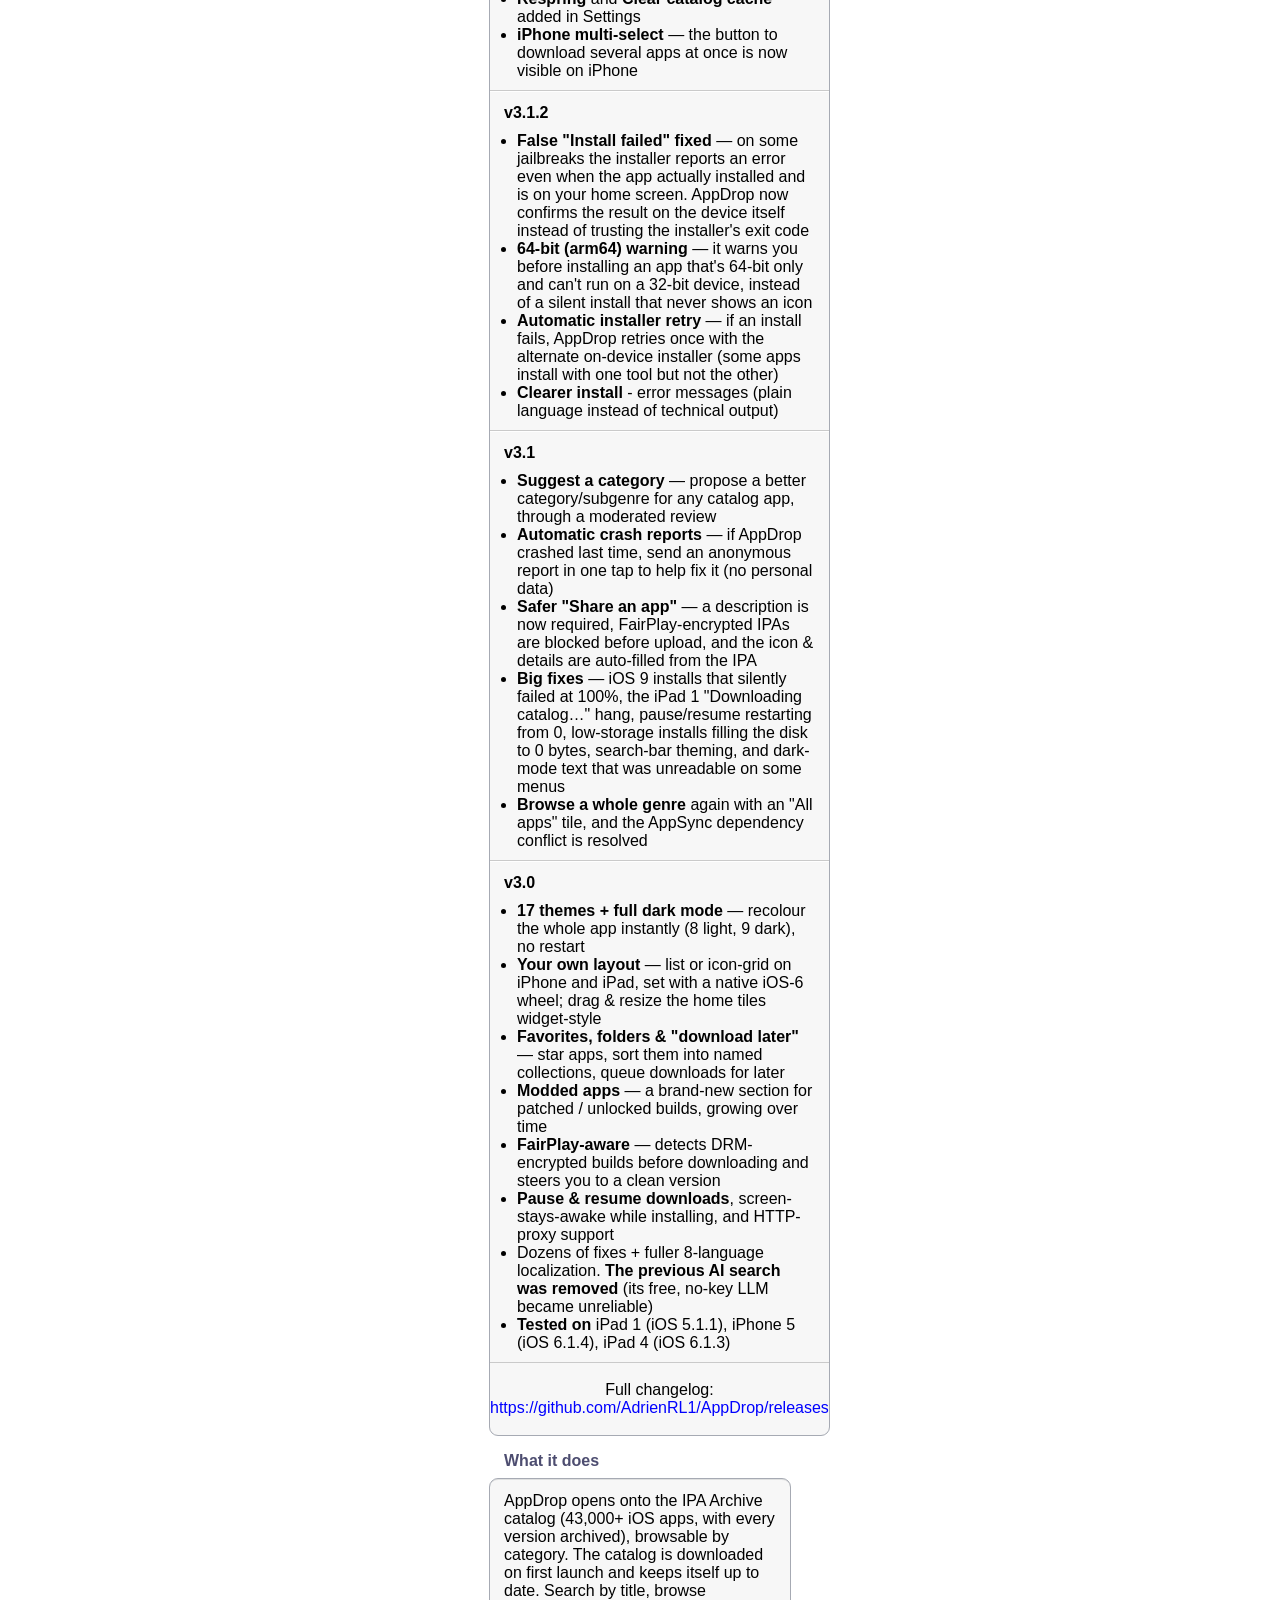
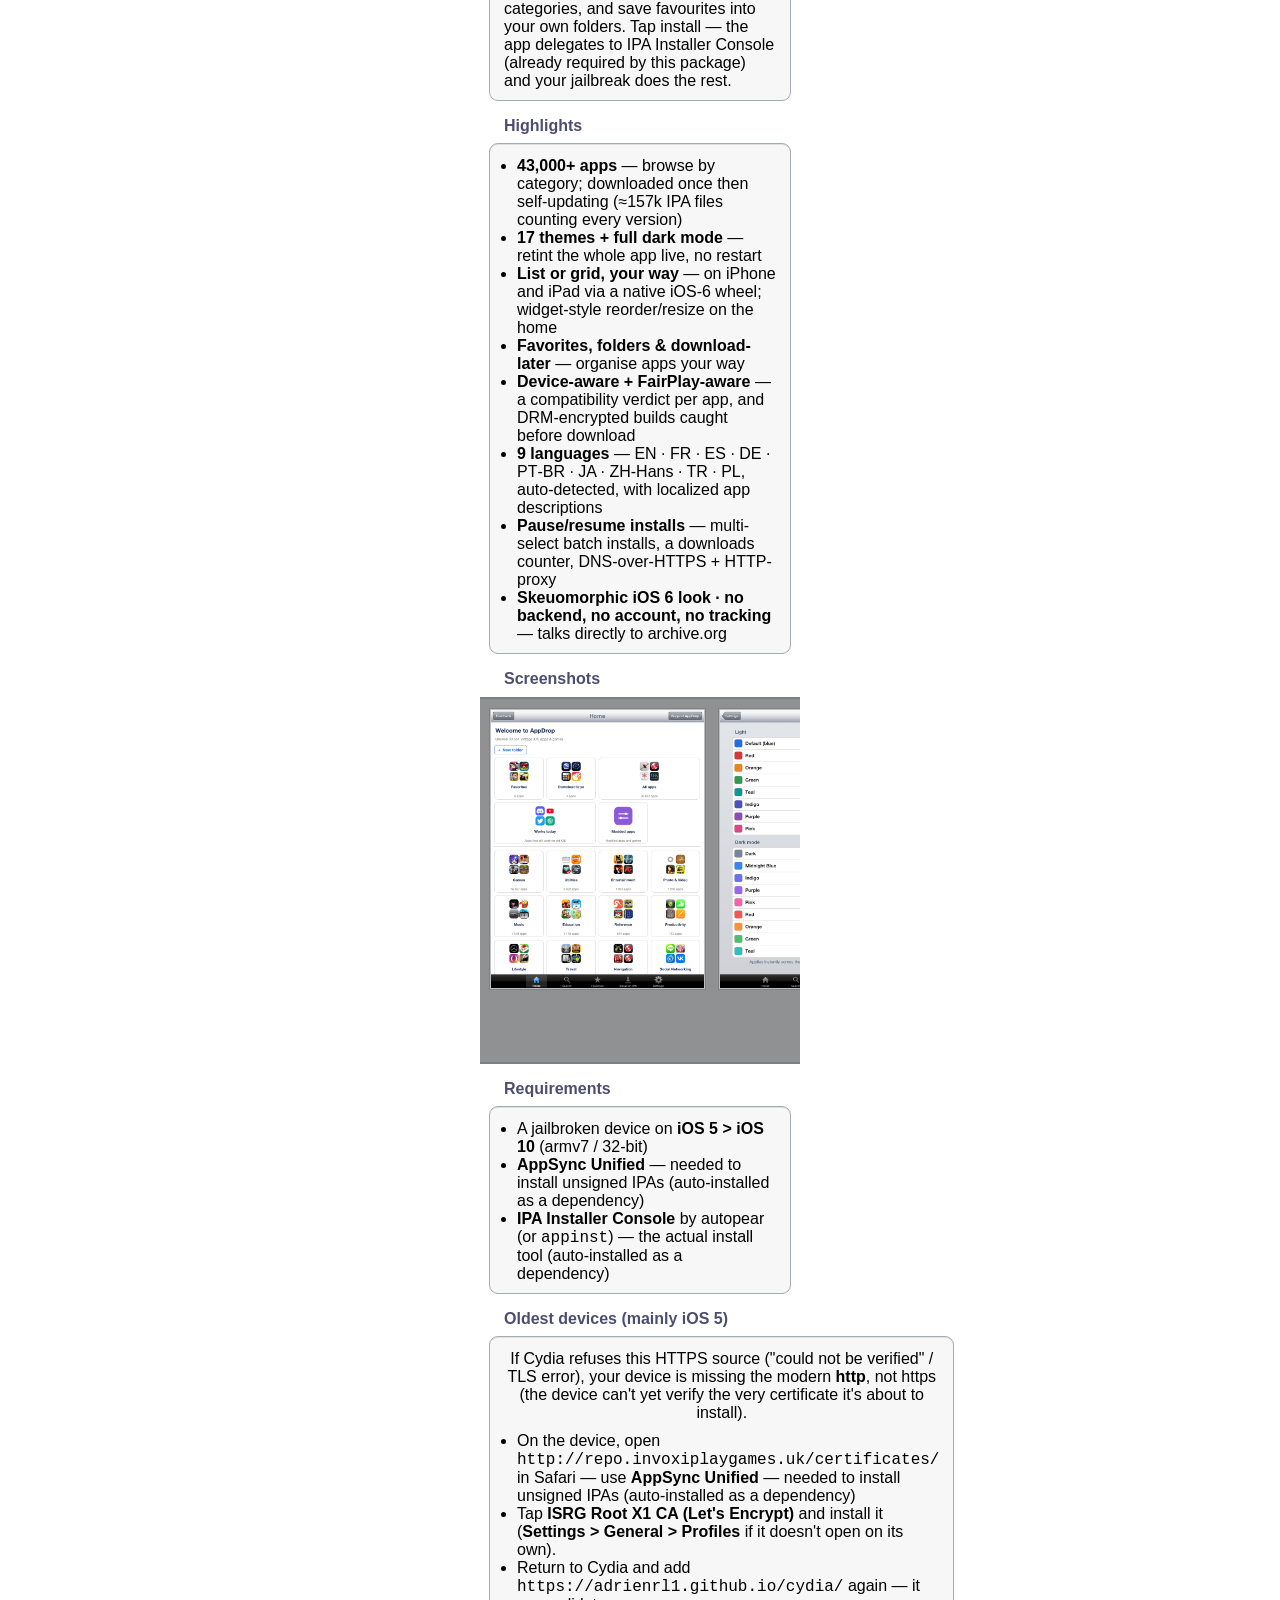
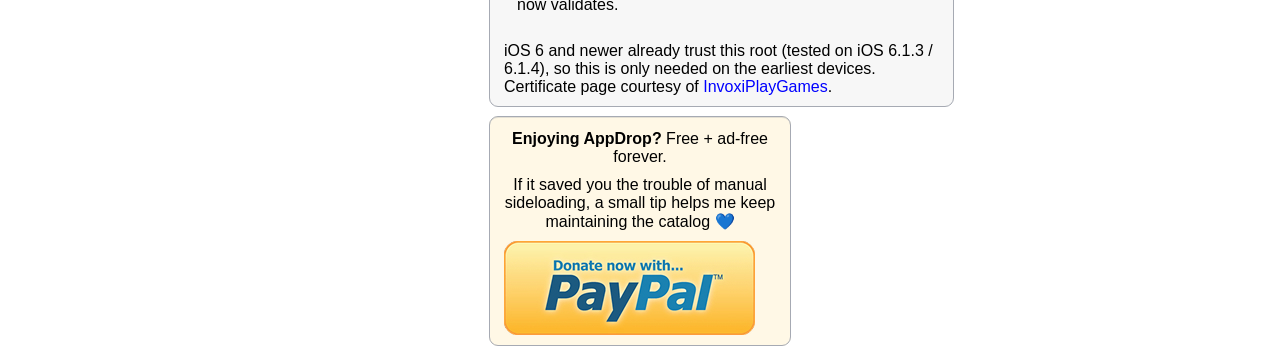
==== commit ca77075a: "pre-iOS 7 styled depiction" ====
--- a/depiction.html
+++ b/depiction.html
@@ -1,302 +1,172 @@
-<!doctype html>
-<html lang="en">
-<head>
-<meta charset="utf-8">
-<meta name="viewport" content="width=device-width, initial-scale=1">
-<title>AppDrop</title>
-<style>
-  html, body { margin: 0; padding: 0; }
-  body {
-    font-family: -apple-system, "Helvetica Neue", Helvetica, Arial, sans-serif;
-    color: #222;
-    background: #f4f4f7;
-    line-height: 1.5;
-    font-size: 15px;
-    -webkit-text-size-adjust: 100%;
-  }
-  .wrap { padding: 14px 14px 28px 14px; max-width: 720px; margin: 0 auto; }
+<html><head> 
+  <title>AppDrop</title> 
+  
+  <link rel="stylesheet" type="text/css" href="css/menes.css"> 
+  
+  <meta content="text/html; charset=utf-8" http-equiv="Content-Type"> 
+  <meta content="minimum-scale=1.0, width=device-width, maximum-scale=0.6667, user-scalable=no" name="viewport"> 
+  <meta name="description" content="A page about iPhone Software."> 
+  <meta name="keywords" content="iPhone, iPod Touch, iPhone appstore, iPhone app, iPhone Battery, iPhone case, iPhone accessories, MAC, osx, iMac, iPod, Games"> 
+  <meta name="viewport" content="width=device-width, minimum-scale=1.0, maximum-scale=1.0"> 
+    
+  <base target="_blank"> 
 
-  .hero {
-    background: #fff;
-    border-radius: 12px;
-    padding: 16px;
-    display: flex;
-    gap: 14px;
-    align-items: center;
-    box-shadow: 0 1px 2px rgba(0,0,0,.06);
-  }
-  .hero img { width: 84px; height: 84px; flex-shrink: 0; }
-  .hero h1 { margin: 0 0 4px 0; font-size: 22px; font-weight: 700; color: #111; }
-  .hero p { margin: 0; color: #555; font-size: 13.5px; }
+</head> 
+ 
+<body class="pinstripe"> 
+<panel> 
+<label>Changelog</label>
+<fieldset>
+    <div>
+        <label>What's new (v3.2.0.3)</label>
+        <ul>
+            <li><strong>Compatibility builds, fully reversible</strong> — when a contributed build re-targets an app to a lower iOS, it now merges cleanly and can be rolled back without losing anything: the original is kept under its own name and the original minimum-iOS is restored automatically if the variant is ever removed</li>
+          </ul>
+      </div>
+  
+      <div>
+      <label>v3.2.0.2</label>
+      <ul>
+            <li><strong>Contribute apps yourself</strong> — upload your own IPAs at upload.appdrop.ca; verified apps are added to AppDrop and mirrored to the archive.org collection</li>
+            <li><strong>Compatbility builds</strong> — if you lower an app's MinimumOSVersion to run it on an older iOS, the upload site no longer rejects it as a duplicate (the binary is verified identical before it's published)</li>
+            <li><strong>"Most Downloaded" home shortcut</strong> + per-app download counts + sort by downloads, and a live active-users count on the home screen</li>
+            <li><strong>"Uncategorized" category</strong> now lists apps that have no category</li>
+            <li><strong>iOS 5.x launch crash fixed</strong> — AppDrop now launches correctly on iOS 5.x (iPad 1, etc.)</li>
+            <li><strong>Smarter version/compatibility pick</strong> — always the newest installable, non-encrypted build — plus a category-loading glitch fixed</li>
+        </ul>
+      </div>
+  
+  <div>
+      <label><strong>v3.1.4</strong></label>
+      <ul>
+            <li><strong>The #1 crash is fixed</strong> — AppDrop could be killed by the system whenever it was sent to the background (it was holding the catalogue database open while suspended). It now closes the database on background and reopens it instantly when you return — by far the most common crash on iPhone 4 / iPod touch 4 / 4S</li>
+            <li><strong>"No apps" fixed</strong> — if the downloaded catalogue was ever incomplete, the app could be stuck showing an empty library; it now detects that and re-downloads automatically</li>
+            <li><strong>"Most Downloaded" home shortcut</strong> + per-app download counts + sort by downloads, and a live active-users count on the home screen</li>
+            <li><strong>False "Install failed" reduced</strong> — it now also checks the device's filesystem directly, so a real install is no longer shown as failed</li>
+            <li><strong>Cancel during "Installing…"</strong> now stops before the app is installed, and a download stuck at 0% no longer hangs forever (it times out and retries on a fresh mirror)</li>
+            <li><strong>Respring</strong> (Settings) now actually works</li>
+            <li><strong>Removed :(</strong> — "Works Today", "Modded apps", "Share an app" and "Suggest a category"</li>
+        </ul>
+    </div>
+  
+  <div>
+      <label><strong>v3.1.3</strong></label>
+      <ul>
+            <li><strong>Polish — 9th language</strong> — the full interface and all 4,740 app descriptions are now in Polish, auto-detected from your device language. Polish translation contributed by <strong>Gerg_</strong> on Reddit — thank you!</li>
+            <li><strong>Big performance pass</strong> — faster, and lighter on CPU, GPU, RAM and slow storage, tuned per device from the iPad 1 up — with no change in behaviour</li>
+            <li><strong>Smoother fast-scrolling</strong> + per-app download counts + sort by downloads, and a live active-users count on the home screen</li>
+            <li><strong>Respring</strong> and <strong>Clear catalog cache</strong> added in Settings</li>
+            <li><strong>iPhone multi-select</strong> — the button to download several apps at once is now visible on iPhone</li>
+        </ul>
+    </div>
+  
+    <div>
+      <label><strong>v3.1.2</strong></label>
+      <ul>
+            <li><strong>False "Install failed" fixed</strong> — on some jailbreaks the installer reports an error even when the app actually installed and is on your home screen. AppDrop now confirms the result on the device itself instead of trusting the installer's exit code</li>
+            <li><strong>64-bit (arm64) warning</strong> — it warns you before installing an app that's 64-bit only and can't run on a 32-bit device, instead of a silent install that never shows an icon</li>
+            <li><strong>Automatic installer retry</strong> — if an install fails, AppDrop retries once with the alternate on-device installer (some apps install with one tool but not the other)</li>
+            <li><strong>Clearer install</strong> - error messages (plain language instead of technical output)</li>
+            </ul>
+    </div>
+    
+     <div>
+      <label><strong>v3.1</strong></label>
+      <ul>
+            <li><strong>Suggest a category</strong> — propose a better category/subgenre for any catalog app, through a moderated review</li>
+            <li><strong>Automatic crash reports</strong> — if AppDrop crashed last time, send an anonymous report in one tap to help fix it (no personal data)</li>
+            <li><strong>Safer "Share an app"</strong> — a description is now required, FairPlay-encrypted IPAs are blocked before upload, and the icon & details are auto-filled from the IPA</li>
+            <li><strong>Big fixes</strong> — iOS 9 installs that silently failed at 100%, the iPad 1 "Downloading catalog…" hang, pause/resume restarting from 0, low-storage installs filling the disk to 0 bytes, search-bar theming, and dark-mode text that was unreadable on some menus</li>
+              <li><strong>Browse a whole genre</strong> again with an "All apps" tile, and the AppSync dependency conflict is resolved</li>
+            </ul>
+    </div>
+              
+              <div>
+      <label><strong>v3.0</strong></label>
+      <ul>
+            <li><strong>17 themes + full dark mode</strong> — recolour the whole app instantly (8 light, 9 dark), no restart</li>
+            <li><strong>Your own layout</strong> — list or icon-grid on iPhone and iPad, set with a native iOS-6 wheel; drag & resize the home tiles widget-style</li>
+            <li><strong>Favorites, folders & "download later"</strong> — star apps, sort them into named collections, queue downloads for later</li>
+            <li><strong>Modded apps</strong> — a brand-new section for patched / unlocked builds, growing over time</li>
+              <li><strong>FairPlay-aware</strong> — detects DRM-encrypted builds before downloading and steers you to a clean version</li>
+              <li><strong>Pause & resume downloads</strong>, screen-stays-awake while installing, and HTTP-proxy support</li>
+              <li>Dozens of fixes + fuller 8-language localization. <strong>The previous AI search was removed</strong> (its free, no-key LLM became unreliable)</li>
+              <li><strong>Tested on</strong> iPad 1 (iOS 5.1.1), iPhone 5 (iOS 6.1.4), iPad 4 (iOS 6.1.3)</li>
+            </ul>
+    </div>
+                
+                <hr><br>
+                <p style="text-align: center;">Full changelog: <a href="https://github.com/AdrienRL1/AppDrop/releases" target="_blank">https://github.com/AdrienRL1/AppDrop/releases</a></p><br>
+  
+</fieldset> 
+<label>What it does</label> 
+<fieldset> 
+    <div> 
+      AppDrop opens onto the IPA Archive catalog (43,000+ iOS apps, with every version archived), browsable by category. The catalog is downloaded on first launch and keeps itself up to date. Search by title, browse categories, and save favourites into your own folders. Tap install — the app delegates to IPA Installer Console (already required by this package) and your jailbreak does the rest. 
+    </div> 
+</fieldset>
+                
+<label>Highlights</label>
+<fieldset>
+    <div>
+      <ul><li><strong>43,000+ apps</strong> — browse by category; downloaded once then self-updating (≈157k IPA files counting every version)</li>
+<li><strong>17 themes + full dark mode</strong> — retint the whole app live, no restart</li>
+<li><strong>List or grid, your way</strong> — on iPhone and iPad via a native iOS-6 wheel; widget-style reorder/resize on the home</li>
+<li><strong>Favorites, folders & download-later</strong> — organise apps your way</li>
+<li><strong>Device-aware + FairPlay-aware</strong> — a compatibility verdict per app, and DRM-encrypted builds caught before download</li>
+<li><strong>9 languages</strong> — EN · FR · ES · DE · PT‑BR · JA · ZH‑Hans · TR · PL, auto-detected, with localized app descriptions</li>
+<li><strong>Pause/resume installs</strong> — multi-select batch installs, a downloads counter, DNS-over-HTTPS + HTTP-proxy</li>
+<li><strong>Skeuomorphic iOS 6 look · no backend, no account, no tracking</strong> — talks directly to archive.org</li>
+    </div>
+</fieldset>
 
-  .pill {
-    display: inline-block;
-    background: #137dd6;
-    color: #fff;
-    font-size: 11px;
-    padding: 2px 8px;
-    border-radius: 999px;
-    margin-top: 6px;
-    font-weight: 600;
-  }
+<label style="padding-bottom: 10px;">Screenshots</label> 
+<div class="horizontal-scroll-wrapper" id="scroller"> 
+  <div class="horizontal-scroll-area" style="width:1390px">
+    <a target="_blank" href="https://adrienrl1.github.io/cydia/screenshots/v3-home.png"><img src="https://adrienrl1.github.io/cydia/screenshots/v3-home.png" /></a>
+    <a target="_blank" href="https://adrienrl1.github.io/cydia/screenshots/v3-themes.png"><img src="https://adrienrl1.github.io/cydia/screenshots/v3-themes.png" /></a>
+    <a target="_blank" href="https://adrienrl1.github.io/cydia/screenshots/v3-detail.png"><img src="https://adrienrl1.github.io/cydia/screenshots/v3-detail.png" /></a>
+    <a target="_blank" href="https://adrienrl1.github.io/cydia/screenshots/v3-filters.png"><img src="https://adrienrl1.github.io/cydia/screenshots/v3-filters.png" /></a>
+    <a target="_blank" href="https://adrienrl1.github.io/cydia/screenshots/v3-fairplay-detail.png"><img src="https://adrienrl1.github.io/cydia/screenshots/v3-fairplay-detail.png" /></a>
+    <a target="_blank" href="https://adrienrl1.github.io/cydia/screenshots/v3-fairplay-versions.png"><img src="https://adrienrl1.github.io/cydia/screenshots/v3-fairplay-versions.png" /></a>
+  </div> 
+  <div class="horizontal-scroll-pips"></div> 
+</div> 
+ 
+<label>Requirements</label>
+<fieldset>
+    <div>
+      <ul><li>A jailbroken device on <strong>iOS 5 > iOS 10</strong> (armv7 / 32-bit)</li>
+<li><strong>AppSync Unified</strong> — needed to install unsigned IPAs (auto-installed as a dependency)</li>
+<li><strong>IPA Installer Console</strong> by autopear (or <code>appinst</code>) — the actual install tool (auto-installed as a dependency)</li>
+    </div>
+</fieldset>
 
-  h2 {
-    font-size: 16px;
-    margin: 22px 0 8px 0;
-    color: #111;
-  }
+<label>Oldest devices (mainly iOS 5)</label>
+<fieldset>
+    <div>
+      <p>If Cydia refuses this HTTPS source ("could not be verified" / TLS error), your device is missing the modern <strong>http</strong>, not https (the device can't yet verify the very certificate it's about to install).</p>
+<ul><li>On the device, open <code>http://repo.invoxiplaygames.uk/certificates/</code> in Safari — use <strong>AppSync Unified</strong> — needed to install unsigned IPAs (auto-installed as a dependency)</li>
+<li>Tap <strong>ISRG Root X1 CA (Let's Encrypt)</strong> and install it (<strong>Settings > General > Profiles</strong> if it doesn't open on its own).</li>
+<li>Return to Cydia and add <code>https://adrienrl1.github.io/cydia/</code> again — it now validates.</li>
+</ul><br>iOS 6 and newer already trust this root (tested on iOS 6.1.3 / 6.1.4), so this is only needed on the earliest devices. Certificate page courtesy of <a target="_blank" href="https://repo.invoxiplaygames.uk/">InvoxiPlayGames</a>.
+    </div>
+</fieldset>
+        
+<fieldset style="background-color:#fff8e6;">
+    <div>
+      <p style="text-align:center;"><strong>Enjoying AppDrop?</strong> Free + ad-free forever.</p> 
+      <p>If it saved you the trouble of manual sideloading, a small tip helps me keep maintaining the catalog 💙</p>
+      <a style="text-align: center;" href="https://paypal.me/adrienrl1"><img class="paypal" src="paypal.jpg" /></a>
+    </div>
+</fieldset>
+        
+<script src="js/iscroll2.js"></script> 
+<script> 
+new iScroll(document.getElementById('scroller'));
+</script> 
+ 
+</panel> 
+ 
 
-  .card {
-    background: #fff;
-    border-radius: 10px;
-    padding: 14px 16px;
-    box-shadow: 0 1px 2px rgba(0,0,0,.05);
-  }
-
-  ul { margin: 8px 0 0 0; padding-left: 20px; }
-  li { margin: 3px 0; }
-  code {
-    background: #eef0f4;
-    padding: 1px 5px;
-    border-radius: 3px;
-    font-family: Menlo, Courier, monospace;
-    font-size: 12.5px;
-  }
-  b { color: #111; }
-
-  .shots img {
-    width: 100%;
-    max-width: 100%;
-    height: auto;
-    display: block;
-    border-radius: 8px;
-    margin: 10px 0;
-    box-shadow: 0 1px 4px rgba(0,0,0,.12);
-  }
-  .caption {
-    text-align: center;
-    color: #666;
-    font-size: 12px;
-    margin: -4px 0 12px 0;
-  }
-
-  .meta {
-    margin-top: 16px;
-    color: #777;
-    font-size: 12px;
-  }
-  a { color: #137dd6; text-decoration: none; }
-
-  .tip-card {
-    background: linear-gradient(135deg, #fff8e6 0%, #ffefc6 100%);
-    border: 1px solid #f5d68a;
-    border-radius: 10px;
-    padding: 14px 16px;
-    margin-top: 14px;
-    text-align: center;
-  }
-  .tip-card a {
-    display: inline-block;
-    background: #0070ba;
-    color: #fff;
-    font-weight: 700;
-    padding: 8px 18px;
-    border-radius: 999px;
-    margin-top: 6px;
-    text-decoration: none;
-    font-size: 14px;
-  }
-  .tip-card p { margin: 0 0 4px 0; font-size: 14px; }
-
-  .changelog {
-    background: #eef7ff;
-    border-left: 4px solid #137dd6;
-    border-radius: 6px;
-    padding: 12px 14px;
-    margin-top: 16px;
-  }
-  .changelog h3 {
-    margin: 0 0 8px 0;
-    font-size: 15px;
-    color: #0a3266;
-  }
-  .changelog .ver {
-    display: inline-block;
-    background: #137dd6;
-    color: #fff;
-    padding: 1px 8px;
-    border-radius: 4px;
-    font-size: 12px;
-    font-weight: 700;
-    margin-left: 6px;
-    vertical-align: 1px;
-  }
-  .changelog ul { margin: 4px 0 0 0; padding-left: 18px; }
-  .changelog li { margin: 2px 0; font-size: 13.5px; }
-  .changelog .older {
-    font-size: 12px;
-    color: #555;
-    margin-top: 8px;
-    padding-top: 6px;
-    border-top: 1px dashed #b5d1ed;
-  }
-</style>
-</head>
-<body>
-<div class="wrap">
-
-<div class="hero">
-  <img src="screenshots/appdrop-icon.png" alt="AppDrop icon">
-  <div>
-    <h1>AppDrop</h1>
-    <p>Browse 43,000+ iOS apps (2008–2014) — every archived version included — and install them on your jailbroken device.</p>
-    <span class="pill">iOS 5 – 10 · armv7</span>
-  </div>
-</div>
-
-<div class="changelog">
-  <h3>What's new <span class="ver">v3.2.0.3</span></h3>
-  <ul>
-    <li><b>Compatibility builds, fully reversible</b> — when a contributed build re-targets an app to a lower iOS, it now merges cleanly and can be rolled back without losing anything: the original is kept under its own name and the original minimum-iOS is restored automatically if the variant is ever removed</li>
-  </ul>
-  <h3 style="margin-top:16px">v3.2.0.2</h3>
-  <ul>
-    <li><b>Contribute apps yourself</b> — upload your own IPAs at <a href="https://upload.appdrop.ca">upload.appdrop.ca</a>; verified apps are added to AppDrop and mirrored to the <a href="https://archive.org/details/appdrop-apps">archive.org collection</a></li>
-    <li><b>Compatibility builds</b> — if you lower an app's <code>MinimumOSVersion</code> to run it on an older iOS, the upload site no longer rejects it as a duplicate (the binary is verified identical before it's published)</li>
-    <li><b>"Most Downloaded" home shortcut</b> + per-app download counts + sort by downloads, and a live active-users count on the home screen</li>
-    <li><b>"Uncategorized" category</b> now lists apps that have no category</li>
-    <li><b>iOS 5.x launch crash fixed</b> — AppDrop now launches correctly on iOS 5.x (iPad 1, etc.)</li>
-    <li><b>Smarter version/compatibility pick</b> — always the newest installable, non-encrypted build — plus a category-loading glitch fixed</li>
-  </ul>
-  <h3 style="margin-top:16px">v3.1.4</h3>
-  <ul>
-    <li><b>The #1 crash is fixed</b> — AppDrop could be killed by the system whenever it was sent to the background (it was holding the catalogue database open while suspended). It now closes the database on background and reopens it instantly when you return — by far the most common crash on iPhone 4 / iPod touch 4 / 4S</li>
-    <li><b>"No apps" fixed</b> — if the downloaded catalogue was ever incomplete, the app could be stuck showing an empty library; it now detects that and re-downloads automatically</li>
-    <li><b>False "Install failed" reduced</b> — it now also checks the device's filesystem directly, so a real install is no longer shown as failed</li>
-    <li><b>Cancel during "Installing…"</b> now stops before the app is installed, and a download stuck at 0% no longer hangs forever (it times out and retries on a fresh mirror)</li>
-    <li><b>Respring</b> (Settings) now actually works</li>
-    <li><b>Removed</b> — "Works Today", "Modded apps", "Share an app" and "Suggest a category"</li>
-  </ul>
-  <h3 style="margin-top:16px">v3.1.3</h3>
-  <ul>
-    <li><b>Polish — 9th language</b> — the full interface <i>and</i> all 4,740 app descriptions are now in Polish, auto-detected from your device language. Polish translation contributed by <b>Gerg_</b> on Reddit — thank you!</li>
-    <li><b>Big performance pass</b> — faster, and lighter on CPU, GPU, RAM and slow storage, tuned per device from the iPad 1 up — with no change in behaviour</li>
-    <li><b>Smoother fast-scrolling</b> — app names render <i>while</i> you scroll, icons load much faster during a fast fling, and the catalogue keeps loading continuously instead of hitting a wall; category / version browsing is near-instant</li>
-    <li><b>Respring</b> and <b>Clear catalog cache</b> added in Settings</li>
-    <li><b>iPhone multi-select</b> — the button to download several apps at once is now visible on iPhone</li>
-  </ul>
-  <h3 style="margin-top:16px">v3.1.2</h3>
-  <ul>
-    <li><b>False "Install failed" fixed</b> — on some jailbreaks the installer reports an error even when the app actually installed and is on your home screen. AppDrop now confirms the result on the device itself instead of trusting the installer's exit code</li>
-    <li><b>64-bit (arm64) warning</b> — it warns you <i>before</i> installing an app that's 64-bit only and can't run on a 32-bit device, instead of a silent install that never shows an icon</li>
-    <li><b>Automatic installer retry</b> — if an install fails, AppDrop retries once with the alternate on-device installer (some apps install with one tool but not the other)</li>
-    <li>Clearer install-error messages (plain language instead of technical output)</li>
-  </ul>
-  <h3 style="margin-top:16px">v3.1.1</h3>
-  <ul>
-    <li><b>Background crash fixed (iOS 5–10)</b> — the app could be killed by the system the moment you switched away from it. This was the most common crash; it's gone</li>
-    <li><b>"Works Today" &amp; "Modded" tidied up</b> — an app's different versions group into one row (tap <b>Versions</b>), duplicates removed, and both lists now look exactly like the catalogue</li>
-    <li><b>The grid adapts when you rotate</b> — tile size stays steady in landscape (more columns) instead of fixed; the home tiles do the same</li>
-    <li><b>Smarter downloads</b> — iOS-6 wheel pickers for simultaneous downloads &amp; parallel streams, and it no longer drops a working-but-slow mirror near the end of a download (new <b>Auto-switch slow mirrors</b> toggle)</li>
-    <li>Cleaner tile text at high apps-per-row, a real app count in search, and the iPad now defaults to <b>5 apps per row</b></li>
-  </ul>
-  <h3 style="margin-top:16px">v3.1</h3>
-  <ul>
-    <li><b>Suggest a category</b> — propose a better category/subgenre for any catalog app, through a moderated review</li>
-    <li><b>Automatic crash reports</b> — if AppDrop crashed last time, send an anonymous report in one tap to help fix it (no personal data)</li>
-    <li><b>Safer "Share an app"</b> — a description is now required, FairPlay-encrypted IPAs are blocked before upload, and the icon &amp; details are auto-filled from the IPA</li>
-    <li><b>Big fixes</b> — iOS 9 installs that silently failed at 100%, the iPad 1 "Downloading catalog…" hang, pause/resume restarting from 0, low-storage installs filling the disk to 0 bytes, search-bar theming, and dark-mode text that was unreadable on some menus</li>
-    <li><b>Browse a whole genre</b> again with an "All apps" tile, and the AppSync dependency conflict is resolved</li>
-  </ul>
-  <h3 style="margin-top:16px">v3.0</h3>
-  <ul>
-    <li><b>17 themes + full dark mode</b> — recolour the whole app instantly (8 light, 9 dark), no restart</li>
-    <li><b>Your own layout</b> — list or icon-grid on iPhone <i>and</i> iPad, set with a native iOS-6 wheel; drag &amp; resize the home tiles widget-style</li>
-    <li><b>Favorites, folders &amp; "download later"</b> — star apps, sort them into named collections, queue downloads for later</li>
-    <li><b>Modded apps</b> — a brand-new section for patched / unlocked builds, growing over time</li>
-    <li><b>Share an app</b> — contribute an app you have the right to share, through a moderated upload</li>
-    <li><b>FairPlay-aware</b> — detects DRM-encrypted builds <i>before</i> downloading and steers you to a clean version</li>
-    <li><b>Pause &amp; resume downloads</b>, screen-stays-awake while installing, and HTTP-proxy support</li>
-    <li>Dozens of fixes + fuller 8-language localization. <b>The previous AI search was removed</b> (its free, no-key LLM became unreliable)</li>
-    <li><b>Tested on</b> iPad 1 (iOS 5.1.1), iPhone 5 (iOS 6.1.4), iPad 4 (iOS 6.1.3)</li>
-  </ul>
-  <div class="older">
-    Full changelog: <a href="https://github.com/AdrienRL1/AppDrop/releases">github.com/AdrienRL1/AppDrop/releases</a>
-  </div>
-</div>
-
-<h2>What it does</h2>
-<div class="card">
-AppDrop opens onto the <b>IPA Archive</b> catalog (43,000+ iOS apps, with every version archived), browsable <b>by category</b>. The catalog is downloaded on first launch and keeps itself up to date. Search by title, browse categories, and save favourites into your own folders. Tap install — the app delegates to <b>IPA Installer Console</b> (already required by this package) and your jailbreak does the rest.
-</div>
-
-<h2>Highlights</h2>
-<div class="card">
-<ul>
-  <li><b>43,000+ apps</b> — browse by category; downloaded once then self-updating (≈157k IPA files counting every version)</li>
-  <li><b>17 themes + full dark mode</b> — retint the whole app live, no restart</li>
-  <li><b>List or grid, your way</b> — on iPhone and iPad via a native iOS-6 wheel; widget-style reorder/resize on the home</li>
-  <li><b>Favorites, folders &amp; download-later</b> — organise apps your way</li>
-  <li><b>Device-aware + FairPlay-aware</b> — a compatibility verdict per app, and DRM-encrypted builds caught before download</li>
-  <li><b>9 languages</b> — EN · FR · ES · DE · PT‑BR · JA · ZH‑Hans · TR · PL, auto-detected, with localized app descriptions</li>
-  <li><b>Pause/resume installs</b> — multi-select batch installs, a downloads counter, DNS-over-HTTPS + HTTP-proxy</li>
-  <li><b>Skeuomorphic iOS 6 look</b> · <b>no backend, no account, no tracking</b> — talks directly to archive.org</li>
-</ul>
-</div>
-
-<h2>Screenshots</h2>
-<div class="shots">
-  <img src="screenshots/v3-home.png" alt="Categories home on iPad">
-  <div class="caption">Home — browse 43,000+ apps by category, your way</div>
-
-  <img src="screenshots/v3-themes.png" alt="Theme picker">
-  <div class="caption">17 themes + full dark mode, applied live across the app</div>
-
-  <img src="screenshots/v3-detail.png" alt="App detail screen">
-  <div class="caption">App detail — compatibility verdict, every archived version, install</div>
-
-  <img src="screenshots/v3-filters.png" alt="Filters screen">
-  <div class="caption">Filters — narrow by iOS version, device class, sort</div>
-
-  <img src="screenshots/v3-fairplay-detail.png" alt="FairPlay-encrypted version flagged before download">
-  <div class="caption">FairPlay-aware — encrypted builds are caught before download, with a clean version suggested</div>
-
-  <img src="screenshots/v3-fairplay-versions.png" alt="Versions list marking encrypted mirrors">
-  <div class="caption">Every mirror in Versions shows whether it's encrypted (won't install)</div>
-</div>
-
-<h2>Requirements</h2>
-<div class="card">
-<ul>
-  <li>A jailbroken device on <b>iOS 5 → iOS 10</b> (armv7 / 32-bit)</li>
-  <li><b>AppSync Unified</b> — needed to install unsigned IPAs (auto-installed as a dependency)</li>
-  <li><b>IPA Installer Console</b> by autopear (or <code>appinst</code>) — the actual install tool (auto-installed as a dependency)</li>
-  <li>A working internet connection for downloads</li>
-</ul>
-</div>
-
-<h2>Oldest devices (mainly iOS 5)</h2>
-<div class="card">
-If Cydia refuses this HTTPS source (<i>"could not be verified"</i> / TLS error), your device is missing the modern <b>Let's Encrypt root certificate (ISRG Root X1)</b> that <code>github.io</code> chains to. Install it once, then the source works:
-<ul>
-  <li>On the device, open <code>http://repo.invoxiplaygames.uk/certificates/</code> in Safari — use <b>http</b>, <i>not</i> https (the device can't yet verify the very certificate it's about to install).</li>
-  <li>Tap <b>ISRG Root X1 CA (Let's Encrypt)</b> and install it (<b>Settings → General → Profiles</b> if it doesn't open on its own).</li>
-  <li>Return to Cydia and add <code>https://adrienrl1.github.io/cydia/</code> again — it now validates.</li>
-</ul>
-<span style="color:#777;font-size:12.5px">iOS 6 and newer already trust this root (tested on iOS 6.1.3 / 6.1.4), so this is only needed on the earliest devices. Certificate page courtesy of <a href="https://repo.invoxiplaygames.uk/">InvoxiPlayGames</a>.</span>
-</div>
-
-<div class="tip-card">
-  <p><b>Enjoying AppDrop?</b> Free + ad-free forever.</p>
-  <p>If it saved you the trouble of manual sideloading, a small tip helps me keep maintaining the catalog 💙</p>
-  <a href="https://paypal.me/adrienrl1">💖 Tip on PayPal</a>
-</div>
-
-<p class="meta">
-  Source: <a href="https://github.com/AdrienRL1/AppDrop">github.com/AdrienRL1/AppDrop</a> ·
-  Source URL: <code>https://adrienrl1.github.io/cydia/</code>
-</p>
-
-</div>
-</body>
-</html>
+</body></html>
--- a/css/menes.css
+++ b/css/menes.css
@@ -0,0 +1,1046 @@
+/* iPhone.css - iPhone Interface Cascading Style Sheet
+ * Copyright (C) 2007-2008  Jay Freeman (saurik)
+*/
+
+/* MODIFIED BY MULTURA FOR PAYPAL BUTTON OPTIMIZATION
+*/
+
+/*
+ *        Redistribution and use in source and binary
+ * forms, with or without modification, are permitted
+ * provided that the following conditions are met:
+ *
+ * 1. Redistributions of source code must retain the
+ *    above copyright notice, this list of conditions
+ *    and the following disclaimer.
+ * 2. Redistributions in binary form must reproduce the
+ *    above copyright notice, this list of conditions
+ *    and the following disclaimer in the documentation
+ *    and/or other materials provided with the
+ *    distribution.
+ * 3. The name of the author may not be used to endorse
+ *    or promote products derived from this software
+ *    without specific prior written permission.
+ *
+ * THIS SOFTWARE IS PROVIDED BY THE AUTHOR ``AS IS''
+ * AND ANY EXPRESS OR IMPLIED WARRANTIES, INCLUDING,
+ * BUT NOT LIMITED TO, THE IMPLIED WARRANTIES OF
+ * MERCHANTABILITY AND FITNESS FOR A PARTICULAR PURPOSE
+ * ARE DISCLAIMED. IN NO EVENT SHALL THE AUTHOR BE
+ * LIABLE FOR ANY DIRECT, INDIRECT, INCIDENTAL, SPECIAL,
+ * EXEMPLARY, OR CONSEQUENTIAL DAMAGES (INCLUDING, BUT
+ * NOT LIMITED TO, PROCUREMENT OF SUBSTITUTE GOODS OR
+ * SERVICES; LOSS OF USE, DATA, OR PROFITS; OR BUSINESS
+ * INTERRUPTION) HOWEVER CAUSED AND ON ANY THEORY OF
+ * LIABILITY, WHETHER IN CONTRACT, STRICT LIABILITY, OR
+ * TORT (INCLUDING NEGLIGENCE OR OTHERWISE) ARISING IN
+ * ANY WAY OUT OF THE USE OF THIS SOFTWARE, EVEN IF
+ * ADVISED OF THE POSSIBILITY OF SUCH DAMAGE.
+*/
+
+/* .clearfix {{{ */
+.clearfix:after {
+    content: ".";
+    display: block;
+    clear: both;
+    visibility: hidden;
+    line-height: 0;
+    height: 0;
+}
+
+.clearfix {
+    display: block;
+}
+/* }}} */
+
+* {
+    border: 0;
+    -moz-border-radius: 0;
+    -webkit-border-radius: 0;
+    box-sizing: border-box;
+    -moz-box-sizing: border-box;
+    -ms-box-sizing: border-box;
+    -webkit-box-sizing: border-box;
+    /*font-family: inherit;*/
+    font-size: 100%;
+    font-style: inherit;
+    font-weight: inherit;
+    margin: 0;
+    outline: 0;
+    padding: 0;
+    text-decoration: none;
+    vertical-align: baseline;
+}
+
+a {
+    color: inherit;
+}
+
+sup {
+    font-size: smaller;
+    margin-top: -6px;
+    position: relative;
+    top: -6px;
+}
+
+select {
+    border: 1px solid #999999;
+}
+
+panel {
+    display: block;
+    width: 320px;
+}
+
+body {
+    font-family: Helvetica, Arial;
+    -webkit-text-size-adjust: none;
+    -webkit-user-select: none;
+    margin: 0 auto;
+    width: 320px;
+}
+
+body.white {
+    background-color: #ffffff;
+}
+
+body.pinstripe {
+    background: #c7ced5 url(../images/pinstripes.png);
+}
+
+dialog {
+    display: block;
+    position: absolute;
+    width: 100%;
+}
+
+dialog > panel {
+    display: block;
+}
+
+a {
+    color: blue;
+    text-underline-style: dotted;
+}
+
+strong {
+    font-weight: bold
+}
+
+pre, tt {
+    font-family: monospace;
+}
+
+pre {
+    letter-spacing: -2px;
+}
+
+em {
+    font-style: italic;
+}
+
+.default {
+    color: #aaaabb;
+}
+
+.paypal img { width: 100px !important; }
+
+/* #toolbar {{{ */
+dialog > toolbar {
+    background: url(../images/toolbar.png) #6d84a2 repeat-x;
+    border-bottom: 1px solid #2d3642;
+    height: 45px;
+    padding: 10px;
+}
+
+dialog > toolbar > h1 {
+    color: #ffffff;
+    font-size: 20px;
+    font-weight: bold;
+    height: 100%;
+    margin: 1px auto 0 auto;
+    text-shadow: rgba(0, 0, 0, 0.4) 0px -1px 0;
+    text-align: center;
+    white-space: nowrap;
+}
+/* }}} */
+/* (back|forward)-button {{{ */
+dialog > toolbar > a.back-button,
+dialog > toolbar > a.forward-button {
+    color: #ffffff;
+    font-size: 12px;
+    font-weight: bold;
+    height: 30px;
+    line-height: 30px;
+    margin-top: -28px;
+    padding: 0 3px;
+    text-decoration: none;
+    text-shadow: rgba(0, 0, 0, 0.6) 0px -1px 0;
+    white-space: nowrap;
+}
+
+dialog > toolbar > a.back-button {
+    -webkit-border-image: url(../images/backButton.png) 0 8 0 14;
+    border-width: 0 8px 0 14px;
+    float: left;
+}
+
+dialog > toolbar > a.forward-button {
+    -webkit-border-image: url(../images/toolButton.png) 0 5 0 5;
+    border-width: 0 5px;
+    float: right;
+}
+/* }}} */
+
+panel > block {
+    /*background-color: #ccd1d5;*/
+    /*background-color: white;*/
+    /*background-color: #c7ced5;*/
+    background-color: transparent;
+    //background-color: #ffffff;
+    border-bottom: 1px solid #999999;
+    border-top: 1px solid #999999;
+    border-left: 1px dotted #999999;
+    border-right: 1px dotted #999999;
+    -moz-border-radius: 9px;
+    -webkit-border-radius: 9px;
+    //border: 1px solid #999999;
+    display: block;
+    font-size: 16px;
+    margin: 9px;
+    padding: 0 10px;
+}
+
+panel > fieldset > div > hr,
+panel > block > hr {
+    border-top: 1px dashed #999999;
+}
+
+panel > fieldset {
+    background-color: #f7f7f7;
+    border: 1px solid #a6aab3;
+    -moz-border-radius: 9px;
+    -webkit-border-radius: 9px;
+    box-shadow: 0 1px rgba(255, 255, 255, 0.5);
+    font-size: 16px;
+    margin: 9px;
+}
+
+panel > input[type="submit"] {
+    /*-webkit-border-image: url(whiteButton.png) 0 12 0 12;
+    -moz-border-radius: 0;
+    -webkit-border-radius: 0;
+    border-width: 0px 12px;*/
+    border: none;
+    color: #000000;
+    display: block;
+    font-size: 20px;
+    font-weight: bold;
+    margin: 9px;
+    height: 44px;
+    padding: 10px;
+    text-align: center;
+    width: 302px;
+}
+
+list > label {
+    background: #a7b3bc url(cydia://uikit-image/UISectionListHeaderBackground.png);
+    background-repeat: repeat-x no-repeat-y;
+    margin-bottom: 0px;
+    padding: 4px 15px 1px 15px;
+    display: block;
+    color: white;
+    font-size: inherit;
+    font-weight: bold;
+    text-shadow: rgba(0, 0, 0, 0.5) 0px 1px 0;
+}
+
+panel > label {
+    display: block;
+    margin: 13px 0 -4px 24px;
+    line-height: 24px;
+    font-size: inherit;
+    font-weight: bold;
+    color: #4d4d70;
+    text-shadow: rgba(255, 255, 255, 0.75) 1px 1px 0;
+}
+
+panel > fieldset > a,
+panel > fieldset > div,
+panel > fieldset > textarea {
+    border-top: 1px solid white;
+    border-bottom: 1px solid #cacaca;
+}
+
+/* XXX: should be a.left:nth-last-child(2) */
+panel > fieldset > a.left,
+panel > fieldset > a:last-child,
+panel > fieldset > div:last-child,
+panel > fieldset > textarea:last-child {
+    border-bottom: 0;
+}
+
+panel > fieldset > a:first-child,
+panel > fieldset > div:first-child,
+panel > fieldset > textarea:first-child {
+    border-top: 1px solid rgba(166, 170, 169, 0.3);
+    border-top-left-radius: 8px!important;
+    border-top-right-radius: 8px!important;
+    -webkit-border-top-left-radius: 8px!important;
+    -webkit-border-top-right-radius: 8px!important;
+}
+
+list > fieldset > a,
+list > fieldset > div,
+list > fieldset > textarea {
+    border-bottom: 1px solid #e0e0e0;
+}
+
+fieldset > a:not([type="ad"]),
+fieldset > div,
+fieldset > textarea {
+    /* XXX: small differences due to font bugs */
+    padding: 12px 14px 10px 14px;
+}
+
+/*fieldset > a:not([type="ad"]):last-child,
+fieldset > div:last-child {
+    padding-bottom: 10px;
+}*/
+
+fieldset > a[type="ad"] {
+    /* XXX: small differences due to font bugs */
+    padding: 4px 4px 2px 5px;
+}
+
+panel > fieldset > a[type="ad"]:first-child > div:first-child,
+panel > fieldset > a[type="comment"]:first-child > div:first-child,
+panel > fieldset > a[type="profile"]:first-child > div:first-child,
+panel > fieldset > a[type="thumb"]:first-child > div:first-child {
+    -moz-border-radius-topleft: 9px;
+    -webkit-border-top-left-radius: 9px;
+}
+
+panel > fieldset > a[type="ad"]:last-child > div:first-child,
+panel > fieldset > a[type="comment"]:last-child > div:first-child,
+panel > fieldset > a[type="profile"]:last-child > div:first-child,
+panel > fieldset > a[type="thumb"]:last-child > div:first-child {
+    -moz-border-radius-bottomleft: 9px;
+    -webkit-border-bottom-left-radius: 9px;
+}
+
+fieldset > a[type="ad"] > div:first-child {
+    border: 1px solid #999999;
+}
+
+list > fieldset > a[type="comment"] > div:first-child,
+list > fieldset > a[type="profile"] > div:first-child,
+list > fieldset > a[type="thumb"] > div:first-child {
+    border: 1px solid #e0e0e0;
+}
+
+panel > fieldset > a[type="comment"] > div:first-child {
+    border: 1px solid #999999;
+    border-bottom-style: dashed;
+}
+
+panel > fieldset > a[type="profile"] > div:first-child,
+panel > fieldset:not(.header) > a[type="thumb"] > div:first-child {
+    border: 1px solid #999999;
+}
+
+div[tile] {
+    float: right;
+    height: 30px;
+    width: 30px;
+}
+
+div[tile="app"]   { background-image: url(http://cache.saurik.com/cydia/tile/app.png);   }
+div[tile="call"]  { background-image: url(http://cache.saurik.com/cydia/tile/call.png);  }
+div[tile="map"]   { background-image: url(http://cache.saurik.com/cydia/tile/map.png);   }
+div[tile="media"] { background-image: url(http://cache.saurik.com/cydia/tile/media.png); }
+div[tile="music"] { background-image: url(http://cache.saurik.com/cydia/tile/video.png); }
+div[tile="site"]  { background-image: url(http://cache.saurik.com/cydia/tile/site.png);  }
+
+fieldset > a[type="ad"] > div:first-child {
+    background-repeat: no-repeat;
+    background-position: center center;
+    border-right: none;
+    display: inline-block;
+    height: 40px;
+    line-height: 38px;
+    /* XXX: small differences due to font bugs */
+    /* XXX: 1px difference due to border stupidity */
+    margin: -5px 5px -3px -6px;
+    width: 40px;
+}
+
+panel > fieldset > a[type="comment"] {
+    border-bottom-style: dashed;
+}
+
+fieldset > a[type="comment"] > div:first-child {
+    -webkit-background-size: 44px;
+    height: 44px;
+    width: 44px;
+}
+
+fieldset > a[type="header"] > div:first-child {
+    height: 64px;
+    width: 64px;
+}
+
+fieldset > a[type="profile"] > div:first-child {
+    -webkit-background-size: 50px;
+    height: 50px;
+    width: 50px;
+}
+
+fieldset > a[type="thumb"] > div:first-child  {
+    height: 64px;
+    width: 64px;
+}
+
+fieldset > a[type="comment"] > div:first-child,
+fieldset > a[type="header"] > div:first-child,
+fieldset > a[type="profile"] > div:first-child,
+fieldset > a[type="thumb"] > div:first-child {
+    background-repeat: no-repeat;
+    background-position: center center;
+    display: inline-block;
+    /* XXX: small differences due to font bugs */
+    /* XXX: 1px difference due to border stupidity */
+    margin: -13px 7px -11px -15px;
+}
+
+fieldset > a > img.icon,
+fieldset > div > img.icon {
+    height: auto;
+    /* XXX: small differences due to font bugs */
+    margin: -7px 6px -9px -8px;
+    max-height: 30px;
+    min-width: 30px;
+    width: 30px;
+}
+
+panel > block > p,
+fieldset > div > p,
+panel > block > ul,
+fieldset > div > ul {
+    margin: 10px 0;
+}
+
+panel > block > ul,
+fieldset > div > ul {
+    margin-left: 13px;
+}
+
+panel > block > p,
+fieldset > div > p {
+    text-align: center;
+}
+
+fieldset > div > p:first-child,
+fieldset > div > ul:first-child {
+    margin-top: 0;
+}
+
+fieldset > div > p:last-child,
+fieldset > div > ul:last-child {
+    margin-bottom: 0;
+}
+
+fieldset > a {
+    color: inherit;
+    display: block;
+}
+
+fieldset > textarea,
+fieldset > div > input:not([type="checkbox"]),
+fieldset > div > select,
+fieldset > div > div > select {
+    background: none;
+    -webkit-box-shadow: none;
+    -webkit-appearance: none;
+}
+
+/* Chevrons {{{ */
+
+fieldset > a[href]:not([type="ad"]),
+fieldset > div > select,
+fieldset > div > div > select {
+    background-repeat: no-repeat;
+    background-image: url(../images/chevron.png);
+}
+
+/* Horizontal */
+
+list > fieldset > a[href] {
+    background-position: 295px center;
+}
+
+panel > fieldset > a[href] {
+    background-position: 275px center;
+}
+
+panel > fieldset > a[href].half {
+    background-position: 125px center;
+}
+
+list > fieldset > a:not([href]) > select,
+list > fieldset > div > select,
+list > fieldset > div > div > select {
+    background-position: 183px center;
+}
+
+panel > fieldset > a:not([href]) > select,
+panel > fieldset > div > select,
+panel > fieldset > div > div > select {
+    background-position: 163px center;
+}
+
+/* }}} */
+
+fieldset > textarea,
+fieldset > div > input,
+fieldset > div > select,
+fieldset > div > div > select,
+fieldset > a > div > label + label,
+fieldset > div > div > label + label {
+    color: #193250;
+}
+
+fieldset > textarea,
+fieldset > div > input,
+fieldset > div > select,
+fieldset > div > div > select {
+    font-size: 16px;
+}
+
+fieldset > div > input {
+    padding-left: 7px;
+    padding-right: 14px;
+}
+
+fieldset > div > input[type="checkbox"] {
+    border: 1px solid #999999;
+    -moz-border-radius: 7px;
+    -webkit-border-radius: 7px;
+    float: right;
+    margin: -7px -8px;
+    height: 30px;
+    width: 30px;
+}
+
+fieldset > div > select,
+fieldset > div > div > select,
+fieldset > div > input:not([type="checkbox"]) {
+    border: none;
+    float: right;
+    height: 40px;
+    margin: -11px -13px -11px -14px;
+}
+
+panel > fieldset > div > select,
+panel > fieldset > div > div > select,
+panel > fieldset > div > input:not([type="checkbox"]) {
+    width: 187px;
+}
+
+list > fieldset > div > select,
+list > fieldset > div > div > select,
+list > fieldset > div > input:not([type="checkbox"]) {
+    width: 207px;
+}
+
+fieldset > textarea {
+    padding: 10px;
+    width: 320px;
+}
+
+fieldset > div > div,
+fieldset > a > div {
+    display: inline-block;
+}
+
+fieldset > div > div {
+    width: 273px;
+}
+
+fieldset > a[type="ad"] > div:nth-child(2) {
+    width: 218px;
+}
+
+fieldset > a:not([type]) > div {
+    width: 250px;
+}
+
+fieldset > a:not([href]) > img.icon + div,
+fieldset > div > img.icon + div {
+    width: 244px;
+}
+
+fieldset > a[href] > img.icon + div {
+    width: 221px;
+}
+
+fieldset > a[type="profile"] > div:nth-child(2) > label:nth-child(1).unknown {
+    color: #aaaabb;
+}
+
+fieldset > a[type="profile"] > div:nth-child(2) > label:only-child {
+    left: 4px;
+    position: relative;
+    top: 3px;
+}
+
+fieldset > a[type="thumb"] > div:nth-child(2) > label:only-child {
+    position: relative;
+    top: 10px;
+}
+
+fieldset > a[type="profile"] > div:nth-child(2) > label + label {
+    display: block;
+    font-size: 13px;
+    margin-top: 2px;
+}
+
+fieldset > a[type="thumb"] > div:nth-child(2) > label + label {
+    display: block;
+    margin-top: 2px;
+}
+
+fieldset > a[type="profile"] > div:nth-child(2) {
+    width: 207px;
+}
+
+fieldset > a[type="thumb"] > div:nth-child(2) {
+    width: 193px;
+}
+
+fieldset > a[type="profile"] > div:nth-child(2) {
+    margin: -5px 0;
+}
+
+fieldset > a[type="profile"] > div:nth-child(2),
+fieldset > a[type="thumb"] > div:nth-child(2) {
+    vertical-align: top;
+}
+
+fieldset > a > label:first-child,
+fieldset > a > div > label:first-child,
+fieldset > div > label:first-child,
+fieldset > div > div > label:first-child {
+    font-weight: bold;
+}
+
+/* XXX: this doesn't handle icon offsets */
+list > fieldset > a:not([type]) > div > label + label,
+list > fieldset > div > div > label + label {
+    margin-left: 94px;
+}
+
+panel > fieldset > a:not([type]) > div > label + label,
+panel > fieldset > div > div > label + label {
+    float: right;
+    text-align: right;
+}
+
+panel > img {
+    display: block;
+    margin: 9px auto 4px auto;
+    height: auto;
+    width: 300px;
+}
+
+fieldset > a[type="ad"] {
+}
+
+fieldset > a[type="ad"] > div:nth-child(2) {
+    position: relative;
+    vertical-align: top;
+}
+
+fieldset > a[type="ad"] > div > label:first-child {
+    color: #2d2d50;
+    font-size: 13px;
+    font-weight: bold;
+    line-height: 15px;
+}
+
+fieldset > a[type="ad"] > div > label + label {
+    position: absolute;
+    top: 17px;
+    left: 156px;
+    font-size: 9.5px;
+    font-weight: normal;
+}
+
+panel > fieldset > a.right {
+    border-left: 1px solid #999999;
+}
+
+panel > fieldset > a.half {
+    display: inline-block;
+    width: 150px;
+}
+
+fieldset.half > a {
+    background: none;
+    background-position: 120px center;
+}
+
+fieldset.half > a > img.icon + div {
+    width: 65px;
+}
+
+fieldset.right {
+    float: right;
+    margin-left: 10px;
+}
+
+block + fieldset.right,
+fieldset + fieldset.right {
+    margin-top: 0;
+}
+
+fieldset.half {
+    width: 146px;
+}
+
+panel > fieldset.dashed > a,
+panel > fieldset.dashed > div,
+panel > fieldset.dashed > textarea,
+list > fieldset.dashed > a,
+list > fieldset.dashed > div,
+list > fieldset.dashed > textarea {
+    border-style: dashed;
+}
+
+fieldset > a[type="thumb"]:first-child > back {
+    -moz-border-radius-topright: 9px;
+    -webkit-border-top-right-radius: 9px;
+}
+
+fieldset > a[type="thumb"]:last-child > back {
+    -moz-border-radius-bottomright: 9px;
+    -webkit-border-bottom-right-radius: 9px;
+}
+
+fieldset > a[type="thumb"] > back {
+    background-repeat: no-repeat;
+    border: 1px solid #999999;
+    display: block;
+    height: 64px;
+    left: 62px;
+    position: absolute;
+    opacity: 0.2;
+    top: -1px;
+    width: 237px;
+}
+
+.mm {
+    border: 1px solid #999999;
+    -moz-border-radius: 9px;
+    -webkit-border-radius: 9px;
+}
+
+a.mm {
+    display: block;
+    margin: 9px;
+}
+
+div.mm img {
+    height: auto;
+    width: 300px;
+}
+
+fieldset > a.small {
+    font-size: 12px;
+    padding-top: 9px;
+}
+
+fieldset > a.small label {
+    display: inline-block;
+    position: relative;
+    top: 1px;
+}
+
+fieldset > a.small > img.icon {
+    max-height: 22px;
+    min-width: 22px;
+    width: 22px;
+}
+
+fieldset > a.small.half > img.icon + div {
+    width: 79px;
+}
+
+panel.centered > label {
+    margin-left: 0px;
+    margin-right: 0px;
+    text-align: center;
+}
+
+panel > iframe {
+    margin: -9px 0;
+}
+
+panel > iframe:first-child,
+panel > iframe + iframe {
+    margin-top: 0;
+}
+
+/* Rating Stars {{{ */
+.ratings {
+    margin: -2px 0;
+    text-align: center;
+}
+
+.rated {
+    display: inline-block;
+}
+
+.rated.left {
+    margin-right: 9px;
+}
+
+.rated label {
+    font-weight: bold;
+    margin-right: 3px;
+    position: relative;
+    top: -3px;
+}
+
+.rating {
+    display: inline-block;
+    width: 80px;
+}
+
+.rating .back,
+.rating .fore,
+.rating .star {
+    background: url(../images/knewstuff.png);
+    height: 16px;
+}
+
+.rating .back,
+.rating .fore {
+    width: 80px;
+}
+
+.rating .star {
+    display: inline-block;
+    width: 16px;
+}
+
+.rating .back {
+    opacity: 0.2;
+}
+
+.rating .fore {
+    /*border-right: 1px solid #999999;*/
+    position: absolute;
+}
+/* }}} */
+
+panel > fieldset.header {
+    background-color: transparent;
+    border: none;
+    margin: -5px 9px -11px 9px;
+}
+
+panel > fieldset.header > a > div > label {
+    color: #4d4d70;
+    text-shadow: rgba(255, 255, 255, 0.75) 1px 1px 0;
+}
+
+
+
+
+
+
+
+
+/* Additional Styles to improve look & caching */
+panel > block {
+    border-left: 1px solid #999999;
+    border-right: 1px solid #999999;
+}
+.small {
+    font-size:90%;
+}
+.fieldset {
+    clear:left
+}
+.header {
+    margin: 10px 10px;
+    padding: 4px 13px
+}
+.header > img {
+    float:left;
+    margin:0 0 10px 0
+}
+.header > div {
+    margin:7px 0 0 12px; float:left
+}
+.header h1 {
+    font-size: 22px
+}
+.header h2 {
+    font-size: 17px
+}
+.cydia-only {
+    display:none
+}
+body.pinstripe {
+    padding:0;
+    background:#fff url(../images/background.png) repeat-y top center;
+}
+body.transparent {
+    background:transparent!important;
+}
+@media screen and (max-device-width: 480px) {
+    body.pinstripe { background: transparent; }
+    panel { background:transparent }
+    .cydia-only { display:block }
+    .browser-only { display:none }
+}
+
+panel > fieldset > a:first-child {
+    -moz-border-radius-topleft: 9px;
+    -webkit-border-top-left-radius: 9px;
+    -moz-border-radius-topright: 9px;
+    -webkit-border-top-right-radius: 9px;
+}
+
+panel > fieldset > a:last-child {
+    -moz-border-radius-bottomleft: 9px;
+    -webkit-border-bottom-left-radius: 9px;
+    -moz-border-radius-bottomright: 9px;
+    -webkit-border-bottom-right-radius: 9px;
+}
+
+panel > fieldset > a[type="ad"]:last-child > div:first-child,
+panel > fieldset > a[type="comment"]:last-child > div:first-child,
+panel > fieldset > a[type="profile"]:last-child > div:first-child,
+panel > fieldset > a[type="thumb"]:last-child > div:first-child {
+    -moz-border-radius-bottomleft: 9px;
+    -webkit-border-bottom-left-radius: 9px;
+}
+
+fieldset > a > img.icon,
+fieldset > div > img.icon {
+    height: auto;
+    /* XXX: small differences due to font bugs */
+    margin: -7px 6px -9px -8px;
+    max-height: 29px;
+    min-width: 29px;
+    width: 29px;
+}
+
+fieldset > div.switch {
+    background: right center no-repeat url(../images/switch-on.png);
+}
+
+fieldset > div.gray > label {
+    font-weight: normal;
+    opacity: 0.5;
+}
+
+fieldset > div.slider {
+    background: center center no-repeat url(../images/slider.png);
+    height: 43px;
+}
+
+panel > p {
+    display: block;
+    line-height: 24px;
+    font-size: inherit;
+    color: #4d4d70;
+    text-shadow: rgba(255, 255, 255, 0.75) 1px 1px 0;
+    text-align: center;
+}
+
+fieldset div textarea {
+    -webkit-appearance: none;
+    background: white;
+    border:medium none;
+    width:100%;
+    padding:0;
+    margin:0;
+}
+
+panel > fieldset > div, panel > label {
+    -webkit-user-select: none;
+}
+
+.selectable {
+    -webkit-user-select: text;
+}
+
+panel > label {
+    text-shadow: rgba(255, 255, 255, 0.75) 0 1px 0;
+}
+
+.horizontal-scroll-wrapper {
+    height:367px;
+    background:#8f9192;
+    border-top: 2px solid #7e8080;
+    border-bottom: 2px solid #7e8080;
+    outline-top: 1px solid rgba(255,255,255,0.33);
+    outline-bottom: 1px solid rgba(255,255,255,0.33);
+    overflow-x: scroll;
+    width: 100%;
+    position:relative;
+    z-index:1;
+}
+.horizontal-scroll-area {
+    z-index:1;
+    margin:10px 0 5px 0;
+}
+.horizontal-scroll-area img {
+    width: 215px;
+    margin: 0 0 0 10px;
+    border: 1px solid rgba(255,255,255,0.4);
+    outline: 1px solid rgba(0,0,0,0.1);
+}
+
+.pip {
+    opacity: 0.3;
+    color:white;
+    font-family: 'Courier New', Courier, fixed-width;
+    font-size:150%;
+}
+.pip.selected {
+    opacity: 1.0;
+}
+
+.horizontal-scroll-pips {
+    text-align:center;
+    margin:0;
+    padding:0;
+}
+
+fieldset > a[href]:not([type="ad"]) {
+    background:#f7f7f7!important;
+}
+fieldset > a[href]:not([type="ad"]):after, fieldset > div > select:after, fieldset > div > div > select:after {
+    content:"";
+    position:relative;
+    display:inline-block;
+    width:20px;
+    height:26px;
+    zoom:50%;
+    left:30px;
+    background:url(../images/next.png);
+}
+
+
+
+a.paid {
+    color:#00d;
+}
+.adFrame {
+    align:center;
+}
